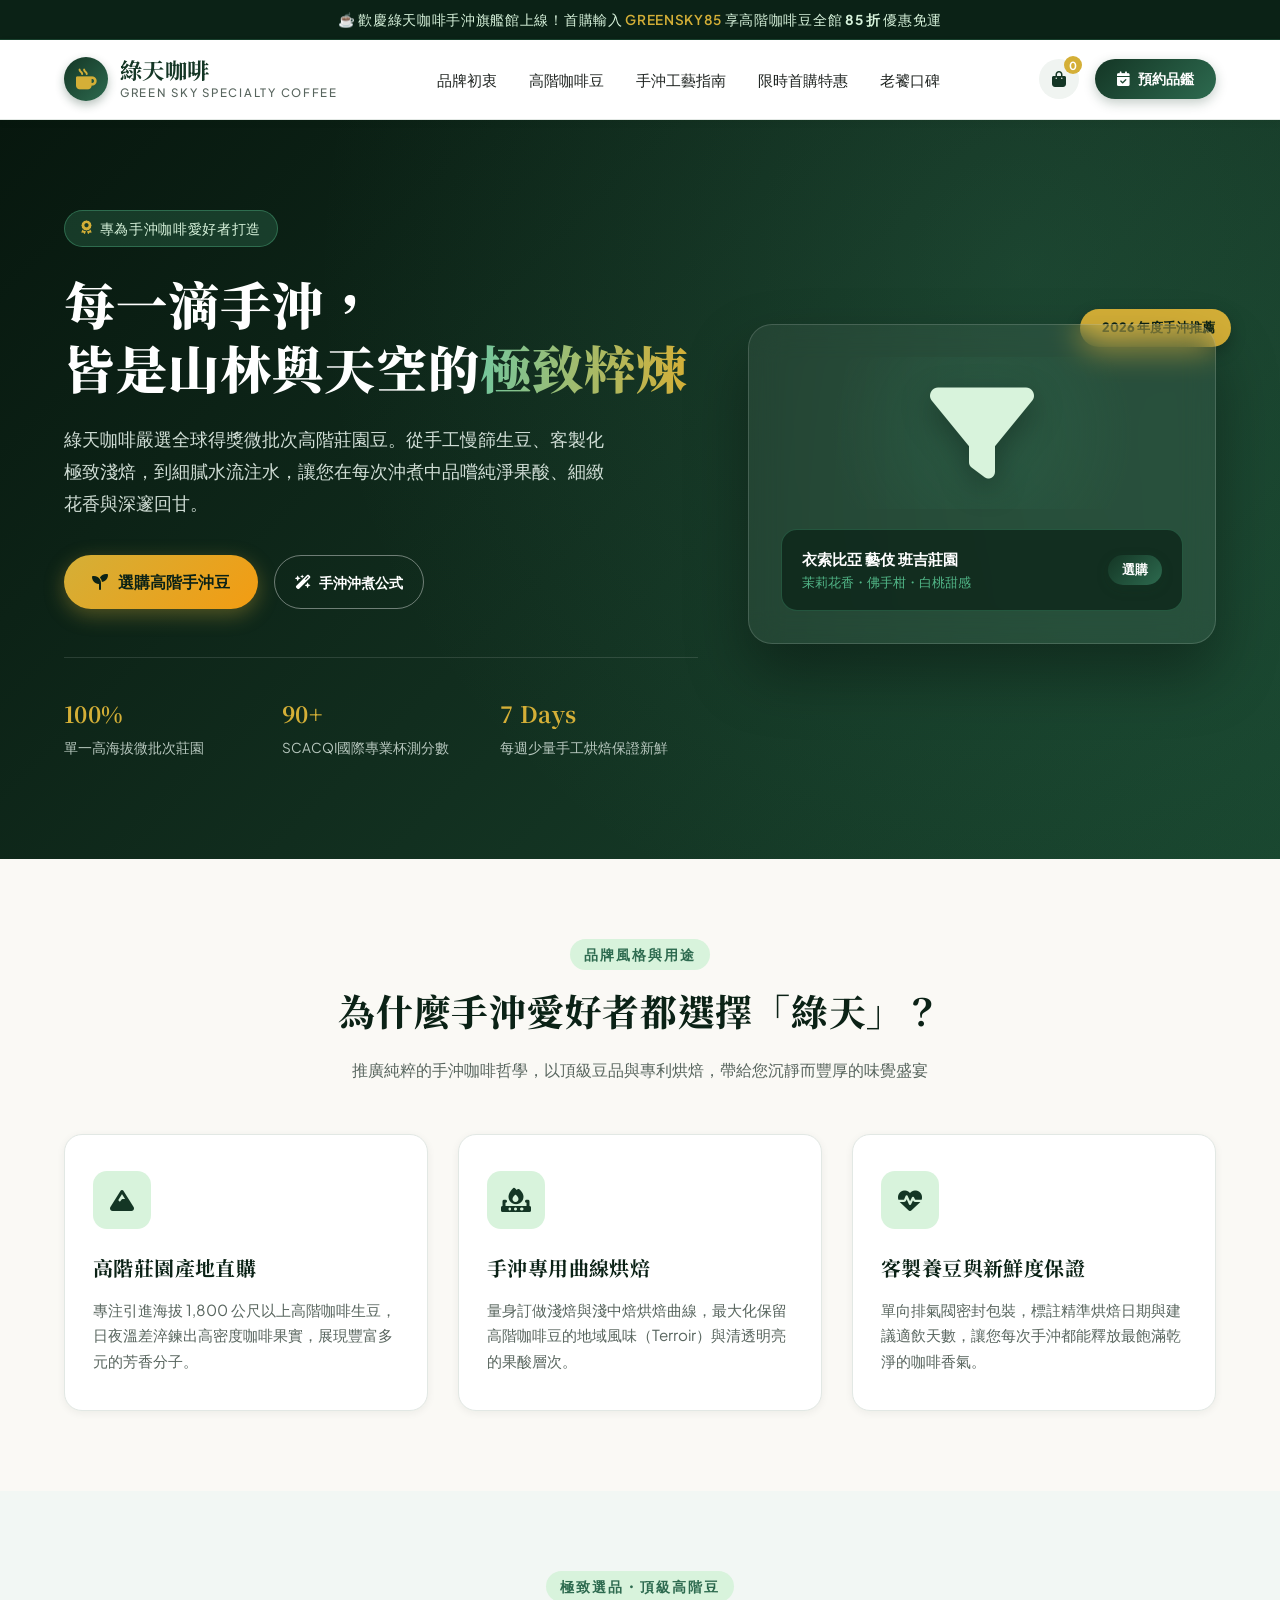
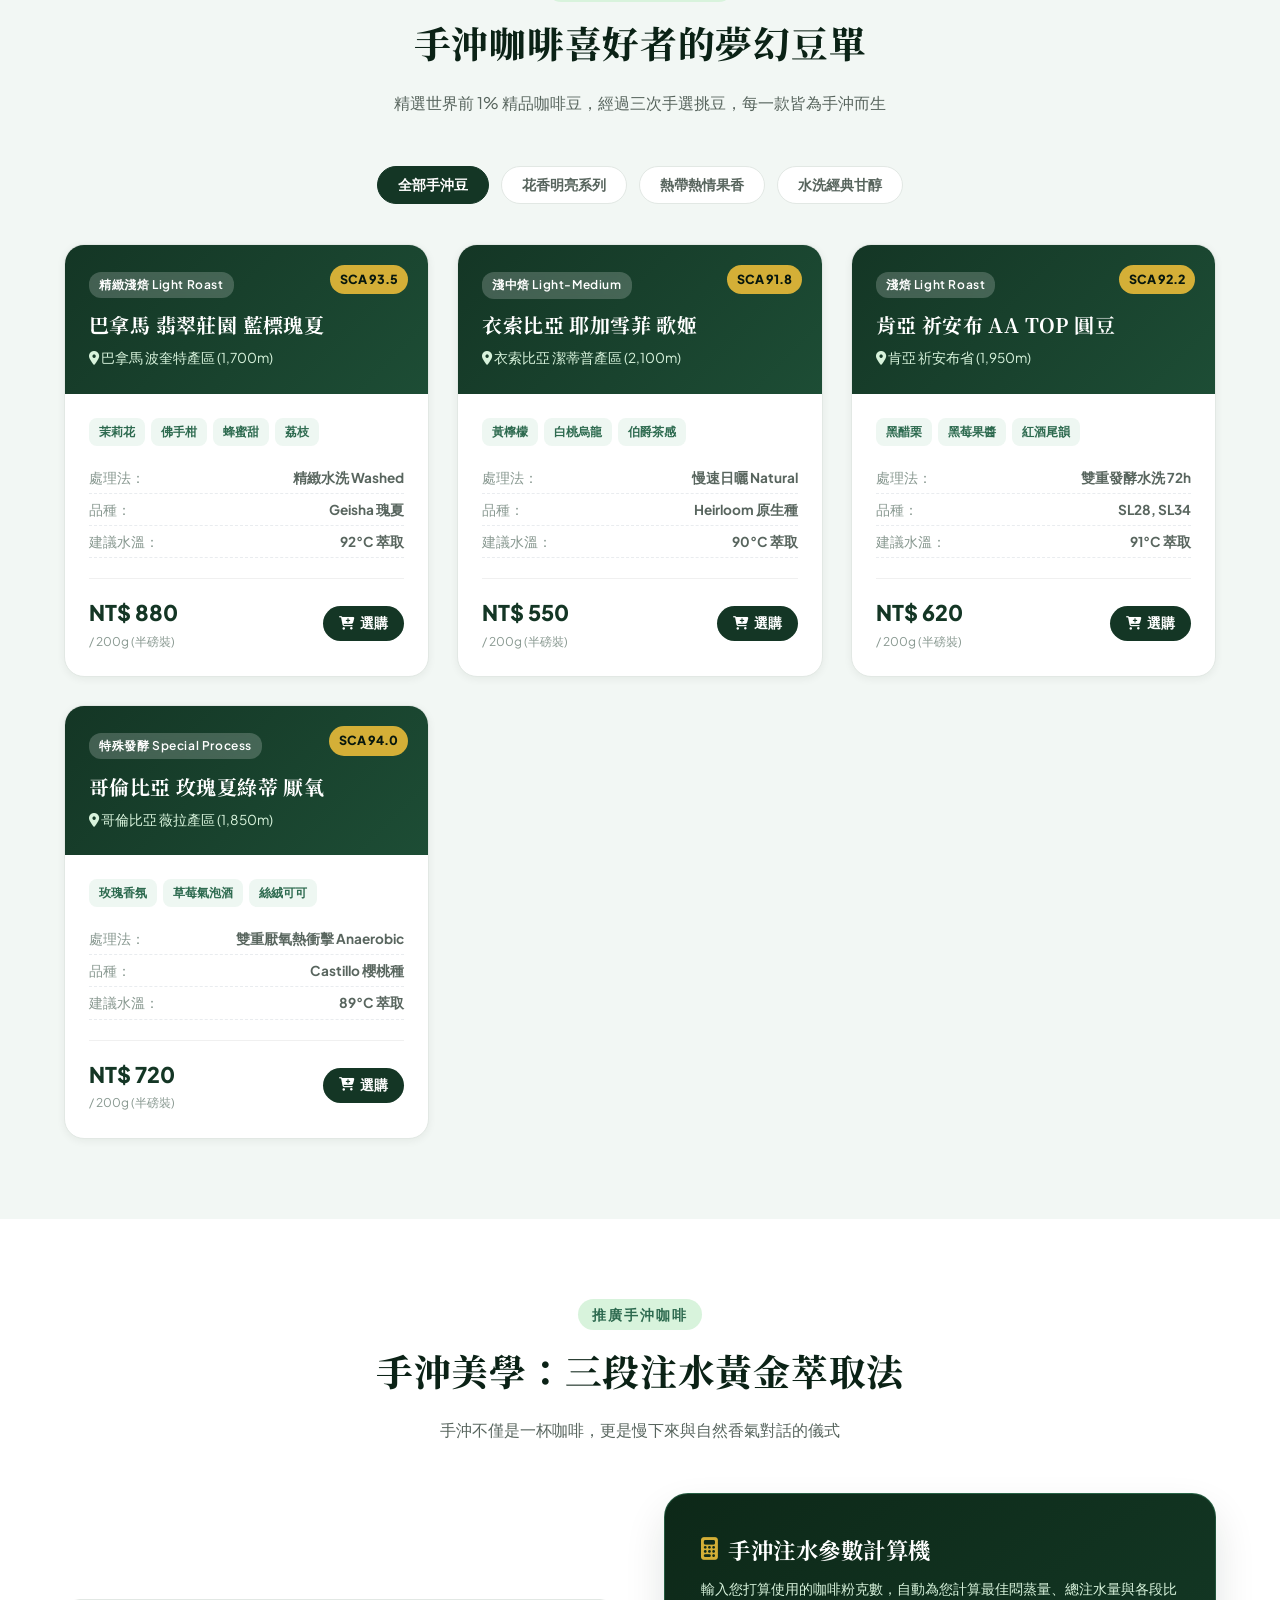
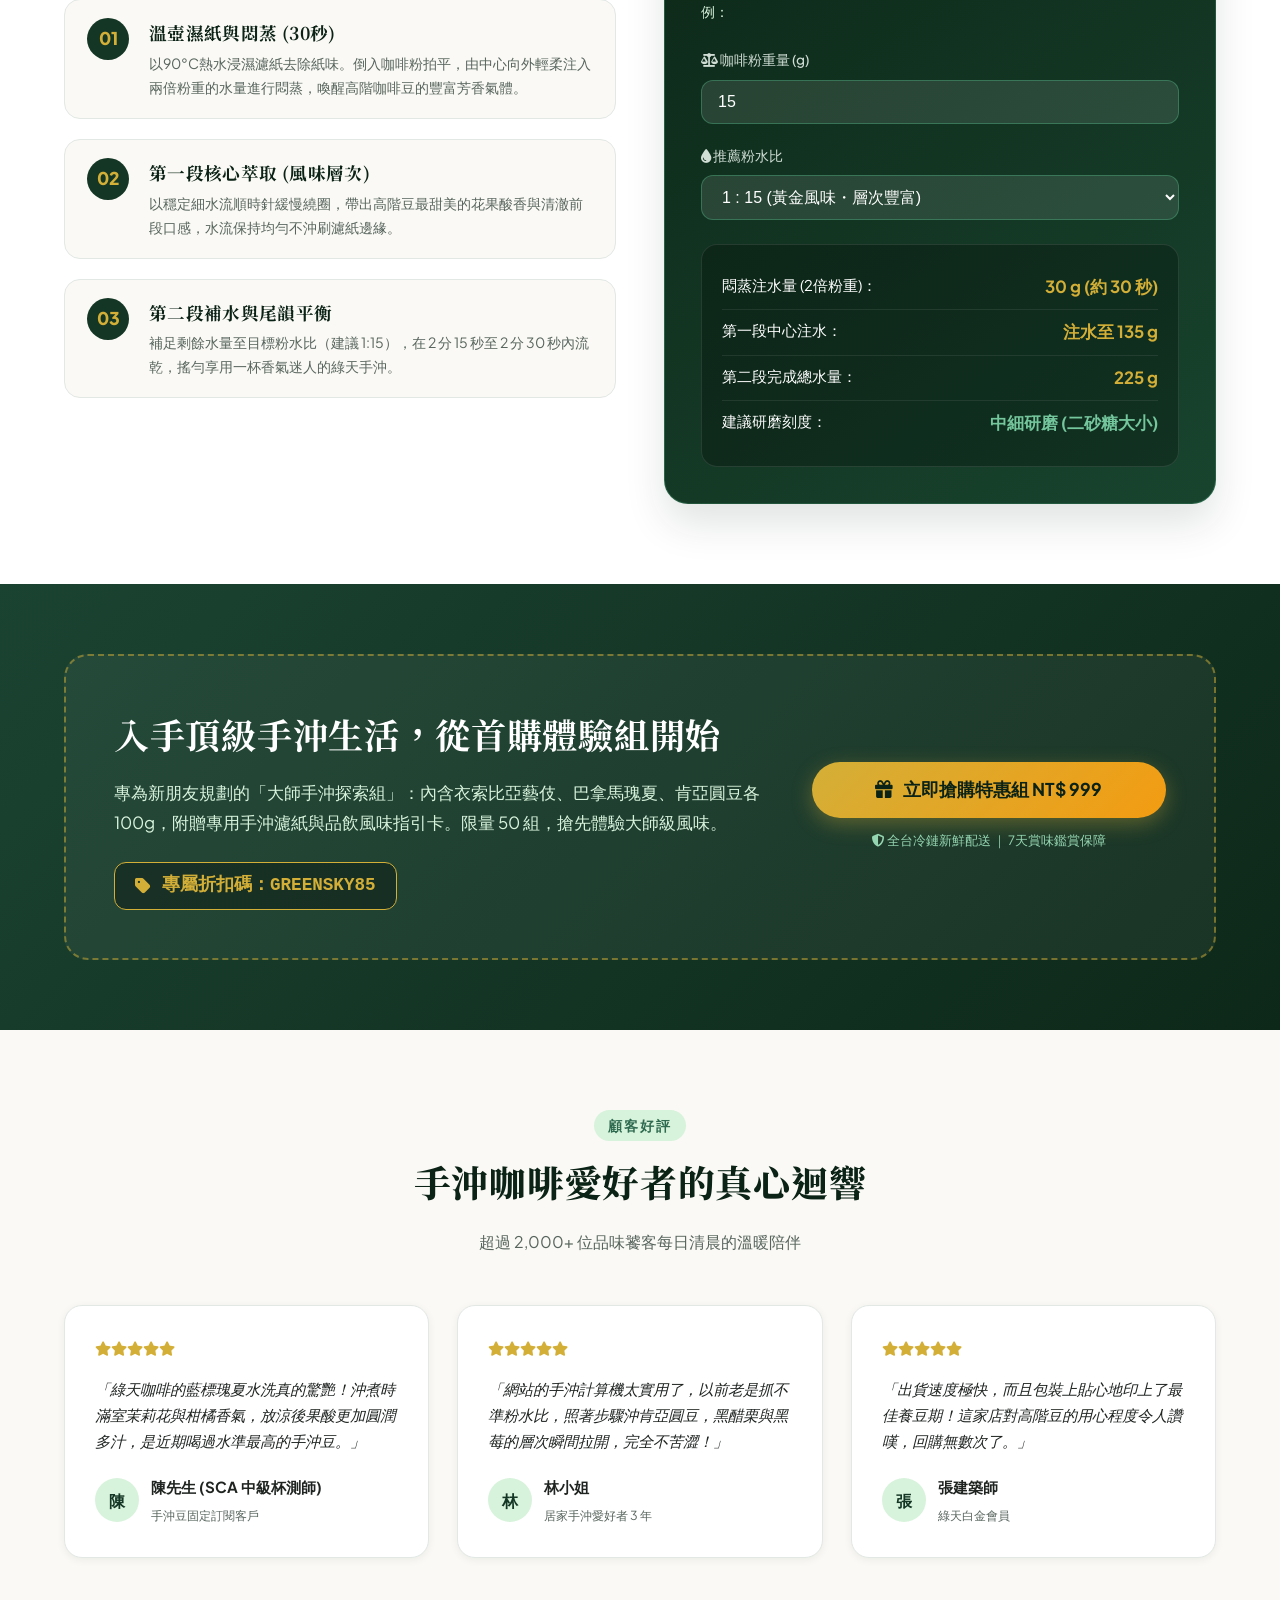
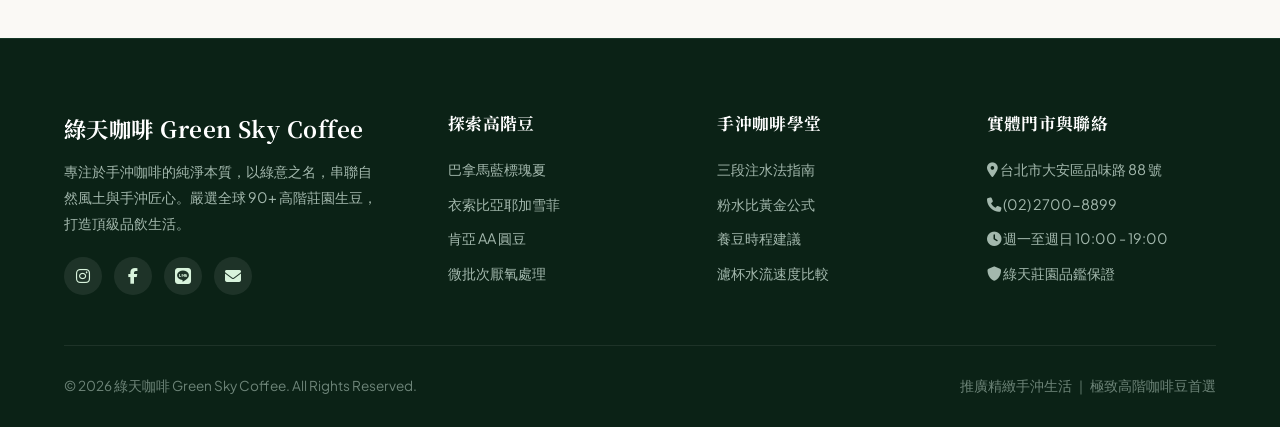
==== outline/index.html @ 1f61a387 "feat: create and update outline and outline3 index.html for Green Sky Coffee" ====
<!DOCTYPE html>
<html lang="zh-TW">
<head>
  <meta charset="UTF-8">
  <meta name="viewport" content="width=device-width, initial-scale=1.0">
  <title>綠天咖啡 Green Sky Coffee | 專注極致手沖・高階莊園咖啡豆</title>
  <!-- Google Fonts & Font Awesome Icons -->
  <link rel="preconnect" href="https://fonts.googleapis.com">
  <link rel="preconnect" href="https://fonts.gstatic.com" crossorigin>
  <link href="https://fonts.googleapis.com/css2?family=Noto+Serif+TC:wght@400;600;700;900&family=Plus+Jakarta+Sans:wght@300;400;500;600;700&display=swap" rel="stylesheet">
  <link rel="stylesheet" href="https://cdnjs.cloudflare.com/ajax/libs/font-awesome/6.4.0/css/all.min.css">

  <style>
    :root {
      --primary-dark: #0b2216;
      --primary-forest: #143625;
      --primary-green: #1b4332;
      --accent-green: #2d6a4f;
      --light-sage: #52b788;
      --soft-mint: #d8f3dc;
      --gold-accent: #d4af37;
      --gold-hover: #b8972b;
      --bg-cream: #faf9f5;
      --bg-white: #ffffff;
      --text-main: #1f2421;
      --text-muted: #58655e;
      --border-color: #e2e8e4;
      --shadow-sm: 0 2px 8px rgba(11, 34, 22, 0.06);
      --shadow-md: 0 10px 25px rgba(11, 34, 22, 0.08);
      --shadow-lg: 0 20px 40px rgba(11, 34, 22, 0.12);
      --transition: all 0.3s cubic-bezier(0.25, 0.8, 0.25, 1);
    }

    * {
      margin: 0;
      padding: 0;
      box-sizing: border-box;
    }

    html {
      scroll-behavior: smooth;
      font-size: 16px;
    }

    body {
      font-family: 'Plus Jakarta Sans', -apple-system, BlinkMacSystemFont, "Segoe UI", Roboto, "Helvetica Neue", sans-serif;
      background-color: var(--bg-cream);
      color: var(--text-main);
      line-height: 1.7;
    }

    h1, h2, h3, h4, .brand-font {
      font-family: 'Noto Serif TC', serif;
      letter-spacing: 0.02em;
    }

    a {
      text-decoration: none;
      color: inherit;
      transition: var(--transition);
    }

    button {
      cursor: pointer;
      font-family: inherit;
      border: none;
      outline: none;
      transition: var(--transition);
    }

    .container {
      width: 90%;
      max-width: 1200px;
      margin: 0 auto;
    }

    /* Top Announcement Bar */
    .top-bar {
      background: var(--primary-dark);
      color: var(--soft-mint);
      text-align: center;
      padding: 8px 16px;
      font-size: 0.85rem;
      letter-spacing: 0.05em;
      border-bottom: 1px solid rgba(82, 183, 136, 0.2);
    }

    .top-bar span {
      color: var(--gold-accent);
      font-weight: 600;
    }

    /* Navigation */
    header {
      background: rgba(255, 255, 255, 0.95);
      backdrop-filter: blur(10px);
      position: sticky;
      top: 0;
      z-index: 1000;
      border-bottom: 1px solid var(--border-color);
      box-shadow: var(--shadow-sm);
    }

    .nav-container {
      display: flex;
      justify-content: space-between;
      align-items: center;
      padding: 16px 0;
    }

    .logo {
      display: flex;
      align-items: center;
      gap: 12px;
    }

    .logo-badge {
      width: 44px;
      height: 44px;
      background: linear-gradient(135deg, var(--primary-forest), var(--accent-green));
      color: var(--gold-accent);
      border-radius: 50%;
      display: flex;
      align-items: center;
      justify-content: center;
      font-size: 1.3rem;
      box-shadow: 0 4px 10px rgba(20, 54, 37, 0.3);
    }

    .logo-text h1 {
      font-size: 1.4rem;
      font-weight: 700;
      color: var(--primary-forest);
      line-height: 1.2;
    }

    .logo-text span {
      font-size: 0.72rem;
      color: var(--text-muted);
      letter-spacing: 0.15em;
      text-transform: uppercase;
      font-weight: 500;
      display: block;
    }

    .nav-links {
      display: flex;
      gap: 32px;
      list-style: none;
      align-items: center;
    }

    .nav-links li a {
      color: var(--text-main);
      font-weight: 500;
      font-size: 0.95rem;
      position: relative;
    }

    .nav-links li a:hover {
      color: var(--primary-forest);
    }

    .nav-links li a::after {
      content: '';
      position: absolute;
      width: 0;
      height: 2px;
      bottom: -4px;
      left: 0;
      background: var(--light-sage);
      transition: var(--transition);
    }

    .nav-links li a:hover::after {
      width: 100%;
    }

    .nav-actions {
      display: flex;
      align-items: center;
      gap: 16px;
    }

    .btn-primary {
      background: linear-gradient(135deg, var(--primary-forest), var(--accent-green));
      color: #fff;
      padding: 10px 22px;
      border-radius: 30px;
      font-weight: 600;
      font-size: 0.9rem;
      display: inline-flex;
      align-items: center;
      gap: 8px;
      box-shadow: 0 4px 12px rgba(20, 54, 37, 0.25);
    }

    .btn-primary:hover {
      background: linear-gradient(135deg, var(--accent-green), var(--primary-forest));
      transform: translateY(-2px);
      box-shadow: 0 6px 16px rgba(20, 54, 37, 0.35);
      color: #fff;
    }

    .btn-outline {
      border: 1.5px solid var(--primary-forest);
      color: var(--primary-forest);
      padding: 9px 20px;
      border-radius: 30px;
      font-weight: 600;
      font-size: 0.9rem;
      background: transparent;
      display: inline-flex;
      align-items: center;
      gap: 8px;
    }

    .btn-outline:hover {
      background: var(--primary-forest);
      color: #fff;
    }

    .cart-indicator {
      position: relative;
      background: #f0f4f1;
      width: 40px;
      height: 40px;
      border-radius: 50%;
      display: flex;
      align-items: center;
      justify-content: center;
      color: var(--primary-forest);
      cursor: pointer;
      transition: var(--transition);
    }

    .cart-indicator:hover {
      background: var(--soft-mint);
    }

    .cart-badge {
      position: absolute;
      top: -3px;
      right: -3px;
      background: var(--gold-accent);
      color: #fff;
      font-size: 0.7rem;
      width: 18px;
      height: 18px;
      border-radius: 50%;
      display: flex;
      align-items: center;
      justify-content: center;
      font-weight: 700;
    }

    .mobile-menu-btn {
      display: none;
      font-size: 1.4rem;
      background: none;
      color: var(--primary-forest);
    }

    /* Hero Section */
    .hero {
      position: relative;
      background: linear-gradient(135deg, #07170e 0%, #112d1e 50%, #19462f 100%);
      color: #fff;
      padding: 90px 0 100px;
      overflow: hidden;
    }

    .hero::before {
      content: '';
      position: absolute;
      top: 0;
      left: 0;
      right: 0;
      bottom: 0;
      background: radial-gradient(circle at 80% 20%, rgba(82, 183, 136, 0.15) 0%, transparent 60%);
      pointer-events: none;
    }

    .hero-grid {
      display: grid;
      grid-template-columns: 1.15fr 0.85fr;
      align-items: center;
      gap: 50px;
      position: relative;
      z-index: 2;
    }

    .hero-tag {
      display: inline-flex;
      align-items: center;
      gap: 8px;
      background: rgba(82, 183, 136, 0.2);
      border: 1px solid rgba(82, 183, 136, 0.4);
      color: var(--soft-mint);
      padding: 6px 16px;
      border-radius: 20px;
      font-size: 0.85rem;
      font-weight: 500;
      margin-bottom: 24px;
      letter-spacing: 0.05em;
    }

    .hero-tag i {
      color: var(--gold-accent);
    }

    .hero-title {
      font-size: 3.2rem;
      font-weight: 900;
      line-height: 1.25;
      margin-bottom: 24px;
      color: #ffffff;
    }

    .hero-title span {
      background: linear-gradient(90deg, #74c69d, #d4af37);
      -webkit-background-clip: text;
      -webkit-text-fill-color: transparent;
    }

    .hero-desc {
      font-size: 1.12rem;
      color: #d1ded6;
      margin-bottom: 36px;
      max-width: 540px;
      line-height: 1.8;
    }

    .hero-buttons {
      display: flex;
      gap: 16px;
      flex-wrap: wrap;
    }

    .btn-gold {
      background: linear-gradient(135deg, var(--gold-accent), #f39c12);
      color: #0b2216;
      font-weight: 700;
      padding: 13px 28px;
      border-radius: 30px;
      font-size: 1rem;
      display: inline-flex;
      align-items: center;
      gap: 10px;
      box-shadow: 0 6px 20px rgba(212, 175, 55, 0.35);
    }

    .btn-gold:hover {
      transform: translateY(-2px);
      box-shadow: 0 8px 24px rgba(212, 175, 55, 0.5);
      color: #000;
    }

    .hero-highlights {
      display: grid;
      grid-template-columns: repeat(3, 1fr);
      gap: 20px;
      margin-top: 48px;
      padding-top: 36px;
      border-top: 1px solid rgba(255, 255, 255, 0.12);
    }

    .highlight-item h4 {
      font-size: 1.4rem;
      color: var(--gold-accent);
      margin-bottom: 4px;
    }

    .highlight-item p {
      font-size: 0.85rem;
      color: #b7c7be;
    }

    /* Hero Visual Card */
    .hero-visual {
      position: relative;
    }

    .hero-card {
      background: rgba(255, 255, 255, 0.06);
      backdrop-filter: blur(16px);
      border: 1px solid rgba(255, 255, 255, 0.15);
      border-radius: 24px;
      padding: 32px;
      box-shadow: 0 30px 60px rgba(0, 0, 0, 0.35);
      position: relative;
    }

    .dripper-illustration {
      text-align: center;
      padding: 24px;
      background: radial-gradient(circle, rgba(45, 106, 79, 0.4) 0%, transparent 70%);
      border-radius: 20px;
      margin-bottom: 20px;
    }

    .dripper-illustration i {
      font-size: 6.5rem;
      color: var(--soft-mint);
      filter: drop-shadow(0 10px 15px rgba(0,0,0,0.3));
    }

    .hero-card-meta {
      display: flex;
      justify-content: space-between;
      align-items: center;
      background: rgba(11, 34, 22, 0.7);
      padding: 16px 20px;
      border-radius: 16px;
      border: 1px solid rgba(82, 183, 136, 0.3);
    }

    .hero-card-meta .title {
      font-size: 0.95rem;
      font-weight: 600;
      color: #fff;
    }

    .hero-card-meta .sub {
      font-size: 0.8rem;
      color: var(--light-sage);
    }

    .floating-badge {
      position: absolute;
      top: -15px;
      right: -15px;
      background: var(--gold-accent);
      color: #0b2216;
      font-weight: 800;
      padding: 8px 16px;
      border-radius: 30px;
      font-size: 0.8rem;
      box-shadow: 0 6px 15px rgba(0,0,0,0.25);
      display: flex;
      align-items: center;
      gap: 6px;
    }

    /* Section Global Styles */
    section {
      padding: 80px 0;
    }

    .section-header {
      text-align: center;
      max-width: 650px;
      margin: 0 auto 50px;
    }

    .section-tag {
      display: inline-block;
      color: var(--accent-green);
      font-size: 0.85rem;
      font-weight: 700;
      letter-spacing: 0.15em;
      text-transform: uppercase;
      margin-bottom: 10px;
      background: var(--soft-mint);
      padding: 4px 14px;
      border-radius: 20px;
    }

    .section-title {
      font-size: 2.3rem;
      font-weight: 800;
      color: var(--primary-dark);
      margin-bottom: 14px;
    }

    .section-sub {
      color: var(--text-muted);
      font-size: 1rem;
    }

    /* Features Grid (品牌特點 / 用途) */
    .features-grid {
      display: grid;
      grid-template-columns: repeat(3, 1fr);
      gap: 30px;
    }

    .feature-card {
      background: var(--bg-white);
      border: 1px solid var(--border-color);
      border-radius: 18px;
      padding: 36px 28px;
      box-shadow: var(--shadow-sm);
      transition: var(--transition);
      position: relative;
    }

    .feature-card:hover {
      transform: translateY(-6px);
      box-shadow: var(--shadow-md);
      border-color: var(--light-sage);
    }

    .feature-icon-wrap {
      width: 58px;
      height: 58px;
      border-radius: 14px;
      background: var(--soft-mint);
      color: var(--primary-forest);
      display: flex;
      align-items: center;
      justify-content: center;
      font-size: 1.5rem;
      margin-bottom: 22px;
    }

    .feature-card h3 {
      font-size: 1.25rem;
      font-weight: 700;
      color: var(--primary-dark);
      margin-bottom: 12px;
    }

    .feature-card p {
      color: var(--text-muted);
      font-size: 0.95rem;
      line-height: 1.7;
    }

    /* Specialty Coffee Beans (高階咖啡豆商品區) */
    .beans-section {
      background: #f2f7f4;
    }

    .bean-filters {
      display: flex;
      justify-content: center;
      gap: 12px;
      margin-bottom: 40px;
      flex-wrap: wrap;
    }

    .filter-btn {
      padding: 8px 20px;
      background: #fff;
      border: 1px solid var(--border-color);
      border-radius: 25px;
      font-size: 0.9rem;
      font-weight: 600;
      color: var(--text-muted);
    }

    .filter-btn.active, .filter-btn:hover {
      background: var(--primary-forest);
      color: #fff;
      border-color: var(--primary-forest);
    }

    .beans-grid {
      display: grid;
      grid-template-columns: repeat(auto-fit, minmax(270px, 1fr));
      gap: 28px;
    }

    .bean-card {
      background: var(--bg-white);
      border-radius: 20px;
      overflow: hidden;
      border: 1px solid var(--border-color);
      box-shadow: var(--shadow-sm);
      transition: var(--transition);
      display: flex;
      flex-direction: column;
    }

    .bean-card:hover {
      transform: translateY(-8px);
      box-shadow: var(--shadow-lg);
    }

    .bean-card-header {
      background: linear-gradient(135deg, var(--primary-forest), #1d4d35);
      color: #fff;
      padding: 24px;
      position: relative;
    }

    .roast-badge {
      display: inline-block;
      background: rgba(255, 255, 255, 0.2);
      backdrop-filter: blur(5px);
      padding: 3px 10px;
      border-radius: 12px;
      font-size: 0.75rem;
      font-weight: 600;
      letter-spacing: 0.05em;
      margin-bottom: 10px;
    }

    .score-badge {
      position: absolute;
      top: 20px;
      right: 20px;
      background: var(--gold-accent);
      color: #07170e;
      font-weight: 800;
      font-size: 0.78rem;
      padding: 4px 10px;
      border-radius: 20px;
    }

    .bean-card-header h3 {
      font-size: 1.25rem;
      font-weight: 700;
      margin-bottom: 4px;
    }

    .bean-card-header .origin {
      font-size: 0.85rem;
      color: var(--soft-mint);
    }

    .bean-card-body {
      padding: 24px;
      display: flex;
      flex-direction: column;
      flex-grow: 1;
    }

    .flavor-tags {
      display: flex;
      flex-wrap: wrap;
      gap: 6px;
      margin-bottom: 16px;
    }

    .flavor-tag {
      background: #eef7f2;
      color: var(--accent-green);
      font-size: 0.75rem;
      padding: 4px 10px;
      border-radius: 8px;
      font-weight: 600;
    }

    .bean-specs {
      font-size: 0.85rem;
      color: var(--text-muted);
      margin-bottom: 20px;
      line-height: 1.7;
    }

    .bean-specs li {
      list-style: none;
      display: flex;
      justify-content: space-between;
      border-bottom: 1px dashed #e9ecef;
      padding: 4px 0;
    }

    .bean-specs li span:first-child {
      color: #889890;
    }

    .bean-card-footer {
      margin-top: auto;
      display: flex;
      align-items: center;
      justify-content: space-between;
      padding-top: 16px;
      border-top: 1px solid #f0f0f0;
    }

    .price-wrap .price {
      font-size: 1.35rem;
      font-weight: 800;
      color: var(--primary-forest);
      font-family: 'Plus Jakarta Sans', sans-serif;
    }

    .price-wrap .weight {
      font-size: 0.75rem;
      color: #889890;
    }

    .btn-cart {
      background: var(--primary-forest);
      color: #fff;
      padding: 8px 16px;
      border-radius: 20px;
      font-size: 0.85rem;
      font-weight: 600;
      display: inline-flex;
      align-items: center;
      gap: 6px;
    }

    .btn-cart:hover {
      background: var(--light-sage);
      color: var(--primary-dark);
    }

    /* Hand Drip Pour-Over Brewing Craft & Calculator */
    .brewing-section {
      background: #fff;
    }

    .brewing-grid {
      display: grid;
      grid-template-columns: 1fr 1fr;
      gap: 48px;
      align-items: center;
    }

    .steps-list {
      list-style: none;
      display: flex;
      flex-direction: column;
      gap: 20px;
    }

    .step-item {
      display: flex;
      gap: 20px;
      background: var(--bg-cream);
      padding: 18px 22px;
      border-radius: 16px;
      border: 1px solid var(--border-color);
      transition: var(--transition);
    }

    .step-item:hover {
      border-color: var(--light-sage);
      transform: translateX(4px);
    }

    .step-num {
      width: 42px;
      height: 42px;
      border-radius: 50%;
      background: var(--primary-forest);
      color: var(--gold-accent);
      display: flex;
      align-items: center;
      justify-content: center;
      font-weight: 800;
      font-size: 1.1rem;
      flex-shrink: 0;
    }

    .step-content h4 {
      font-size: 1.1rem;
      color: var(--primary-dark);
      margin-bottom: 4px;
    }

    .step-content p {
      font-size: 0.88rem;
      color: var(--text-muted);
    }

    /* Interactive Brew Calculator Card */
    .calculator-card {
      background: linear-gradient(145deg, #0d2818, #18442e);
      color: #fff;
      padding: 36px;
      border-radius: 24px;
      box-shadow: var(--shadow-lg);
      border: 1px solid rgba(82, 183, 136, 0.3);
    }

    .calc-title {
      font-size: 1.4rem;
      margin-bottom: 8px;
      color: #fff;
      display: flex;
      align-items: center;
      gap: 10px;
    }

    .calc-title i {
      color: var(--gold-accent);
    }

    .calc-desc {
      font-size: 0.88rem;
      color: var(--soft-mint);
      margin-bottom: 24px;
    }

    .calc-form-group {
      margin-bottom: 20px;
    }

    .calc-form-group label {
      display: block;
      font-size: 0.85rem;
      color: #d1ded6;
      margin-bottom: 8px;
      font-weight: 500;
    }

    .calc-input-wrap {
      display: flex;
      gap: 12px;
    }

    .calc-select, .calc-input {
      width: 100%;
      padding: 12px 16px;
      border-radius: 12px;
      background: rgba(255, 255, 255, 0.1);
      border: 1px solid rgba(82, 183, 136, 0.4);
      color: #fff;
      font-size: 1rem;
      outline: none;
    }

    .calc-select option {
      background: var(--primary-forest);
      color: #fff;
    }

    .calc-results {
      background: rgba(0, 0, 0, 0.25);
      border-radius: 16px;
      padding: 20px;
      margin-top: 24px;
      border: 1px solid rgba(255, 255, 255, 0.1);
    }

    .result-row {
      display: flex;
      justify-content: space-between;
      padding: 8px 0;
      border-bottom: 1px solid rgba(255, 255, 255, 0.08);
      font-size: 0.92rem;
    }

    .result-row:last-child {
      border-bottom: none;
    }

    .result-val {
      font-weight: 700;
      color: var(--gold-accent);
      font-size: 1.05rem;
    }

    /* Promotional CTA Banner (吸引客戶消費咖啡) */
    .promo-section {
      background: linear-gradient(135deg, #1b4332 0%, #0d2818 100%);
      color: #fff;
      padding: 70px 0;
      position: relative;
      overflow: hidden;
    }

    .promo-box {
      background: rgba(255, 255, 255, 0.05);
      border: 2px dashed rgba(212, 175, 55, 0.5);
      border-radius: 24px;
      padding: 48px;
      display: grid;
      grid-template-columns: 1.3fr 0.7fr;
      align-items: center;
      gap: 40px;
    }

    .promo-content h3 {
      font-size: 2.2rem;
      color: #fff;
      margin-bottom: 14px;
    }

    .promo-content p {
      color: #d8f3dc;
      font-size: 1.05rem;
      margin-bottom: 24px;
      line-height: 1.8;
    }

    .promo-code-badge {
      display: inline-flex;
      align-items: center;
      gap: 12px;
      background: rgba(0, 0, 0, 0.3);
      padding: 8px 20px;
      border-radius: 12px;
      border: 1px solid var(--gold-accent);
      font-family: monospace;
      font-size: 1.1rem;
      color: var(--gold-accent);
      font-weight: 700;
    }

    .promo-action {
      text-align: center;
    }

    .promo-action .btn-gold {
      width: 100%;
      justify-content: center;
      font-size: 1.1rem;
      padding: 16px;
    }

    .guarantee-note {
      font-size: 0.8rem;
      color: #95d5b2;
      margin-top: 12px;
    }

    /* Testimonials (手沖愛好者口碑推薦) */
    .reviews-section {
      background: var(--bg-cream);
    }

    .reviews-grid {
      display: grid;
      grid-template-columns: repeat(3, 1fr);
      gap: 28px;
    }

    .review-card {
      background: #fff;
      border: 1px solid var(--border-color);
      border-radius: 18px;
      padding: 30px;
      box-shadow: var(--shadow-sm);
    }

    .review-stars {
      color: var(--gold-accent);
      margin-bottom: 16px;
      font-size: 0.9rem;
    }

    .review-text {
      color: var(--text-main);
      font-size: 0.95rem;
      line-height: 1.7;
      margin-bottom: 20px;
      font-style: italic;
    }

    .reviewer {
      display: flex;
      align-items: center;
      gap: 12px;
    }

    .reviewer-avatar {
      width: 44px;
      height: 44px;
      border-radius: 50%;
      background: var(--soft-mint);
      color: var(--primary-forest);
      display: flex;
      align-items: center;
      justify-content: center;
      font-weight: 700;
    }

    .reviewer-info h5 {
      font-size: 0.95rem;
      font-weight: 700;
    }

    .reviewer-info span {
      font-size: 0.78rem;
      color: var(--text-muted);
    }

    /* Quick Order / Reservation Modal */
    .modal-overlay {
      position: fixed;
      top: 0;
      left: 0;
      right: 0;
      bottom: 0;
      background: rgba(0, 0, 0, 0.65);
      backdrop-filter: blur(4px);
      display: none;
      align-items: center;
      justify-content: center;
      z-index: 2000;
      padding: 20px;
    }

    .modal-overlay.active {
      display: flex;
    }

    .modal-card {
      background: #fff;
      width: 100%;
      max-width: 520px;
      border-radius: 20px;
      padding: 32px;
      box-shadow: var(--shadow-lg);
      position: relative;
      animation: modalFadeIn 0.3s ease;
    }

    @keyframes modalFadeIn {
      from { opacity: 0; transform: translateY(20px); }
      to { opacity: 1; transform: translateY(0); }
    }

    .modal-close {
      position: absolute;
      top: 20px;
      right: 20px;
      background: none;
      font-size: 1.3rem;
      color: var(--text-muted);
    }

    .modal-close:hover {
      color: var(--primary-dark);
    }

    .modal-header h3 {
      font-size: 1.4rem;
      color: var(--primary-dark);
      margin-bottom: 6px;
    }

    .modal-header p {
      font-size: 0.88rem;
      color: var(--text-muted);
      margin-bottom: 24px;
    }

    .form-group {
      margin-bottom: 16px;
    }

    .form-group label {
      display: block;
      font-size: 0.85rem;
      font-weight: 600;
      margin-bottom: 6px;
      color: var(--primary-forest);
    }

    .form-control {
      width: 100%;
      padding: 10px 14px;
      border-radius: 10px;
      border: 1px solid var(--border-color);
      font-size: 0.95rem;
      font-family: inherit;
    }

    .form-control:focus {
      outline: none;
      border-color: var(--light-sage);
      box-shadow: 0 0 0 3px rgba(82, 183, 136, 0.15);
    }

    /* Toast Notification */
    .toast {
      position: fixed;
      bottom: 30px;
      right: 30px;
      background: var(--primary-forest);
      color: #fff;
      padding: 14px 24px;
      border-radius: 12px;
      box-shadow: var(--shadow-lg);
      display: flex;
      align-items: center;
      gap: 12px;
      z-index: 3000;
      transform: translateY(100px);
      opacity: 0;
      transition: all 0.3s cubic-bezier(0.25, 0.8, 0.25, 1);
      border-left: 5px solid var(--gold-accent);
    }

    .toast.show {
      transform: translateY(0);
      opacity: 1;
    }

    /* Footer */
    footer {
      background: var(--primary-dark);
      color: #a3b8ad;
      padding: 70px 0 30px;
      border-top: 1px solid rgba(82, 183, 136, 0.15);
    }

    .footer-grid {
      display: grid;
      grid-template-columns: 1.5fr 1fr 1fr 1fr;
      gap: 40px;
      margin-bottom: 50px;
    }

    .footer-brand h2 {
      color: #fff;
      font-size: 1.4rem;
      margin-bottom: 12px;
    }

    .footer-brand p {
      font-size: 0.9rem;
      line-height: 1.8;
      margin-bottom: 20px;
      max-width: 320px;
    }

    .social-links {
      display: flex;
      gap: 12px;
    }

    .social-btn {
      width: 38px;
      height: 38px;
      border-radius: 50%;
      background: rgba(255, 255, 255, 0.08);
      color: var(--soft-mint);
      display: flex;
      align-items: center;
      justify-content: center;
      transition: var(--transition);
    }

    .social-btn:hover {
      background: var(--light-sage);
      color: var(--primary-dark);
    }

    .footer-col h4 {
      color: #fff;
      font-size: 1.05rem;
      margin-bottom: 20px;
    }

    .footer-links {
      list-style: none;
      display: flex;
      flex-direction: column;
      gap: 10px;
      font-size: 0.9rem;
    }

    .footer-links li a:hover {
      color: var(--soft-mint);
      padding-left: 4px;
    }

    .footer-bottom {
      border-top: 1px solid rgba(255, 255, 255, 0.08);
      padding-top: 28px;
      text-align: center;
      font-size: 0.85rem;
      color: #6d8478;
      display: flex;
      justify-content: space-between;
      flex-wrap: wrap;
      gap: 16px;
    }

    /* Responsive */
    @media (max-width: 992px) {
      .hero-grid, .brewing-grid, .promo-box {
        grid-template-columns: 1fr;
      }
      .features-grid, .reviews-grid {
        grid-template-columns: repeat(2, 1fr);
      }
      .footer-grid {
        grid-template-columns: repeat(2, 1fr);
      }
      .hero-title {
        font-size: 2.5rem;
      }
    }

    @media (max-width: 768px) {
      .nav-links {
        display: none;
      }
      .mobile-menu-btn {
        display: block;
      }
      .features-grid, .reviews-grid {
        grid-template-columns: 1fr;
      }
      .footer-grid {
        grid-template-columns: 1fr;
      }
      .hero-title {
        font-size: 2.1rem;
      }
      .hero-highlights {
        grid-template-columns: 1fr;
        gap: 16px;
      }
      .promo-box {
        padding: 28px;
      }
    }
  </style>
</head>
<body>

  <!-- Top Announcement -->
  <div class="top-bar">
    ☕ 歡慶綠天咖啡手沖旗艦館上線！首購輸入 <span>GREENSKY85</span> 享高階咖啡豆全館 <strong>85 折</strong> 優惠免運
  </div>

  <!-- Header & Navigation -->
  <header>
    <div class="container nav-container">
      <a href="#" class="logo">
        <div class="logo-badge">
          <i class="fa-solid fa-mug-hot"></i>
        </div>
        <div class="logo-text">
          <h1>綠天咖啡</h1>
          <span>GREEN SKY SPECIALTY COFFEE</span>
        </div>
      </a>

      <ul class="nav-links">
        <li><a href="#about">品牌初衷</a></li>
        <li><a href="#beans">高階咖啡豆</a></li>
        <li><a href="#brewing">手沖工藝指南</a></li>
        <li><a href="#promo">限時首購特惠</a></li>
        <li><a href="#reviews">老饕口碑</a></li>
      </ul>

      <div class="nav-actions">
        <div class="cart-indicator" onclick="openOrderModal('手沖咖啡選購車')">
          <i class="fa-solid fa-bag-shopping"></i>
          <span class="cart-badge" id="cartCount">0</span>
        </div>
        <button class="btn-primary" onclick="openOrderModal('預約專屬手沖品鑑')">
          <i class="fa-solid fa-calendar-check"></i> 預約品鑑
        </button>
        <button class="mobile-menu-btn" onclick="toggleMobileMenu()">
          <i class="fa-solid fa-bars"></i>
        </button>
      </div>
    </div>
  </header>

  <!-- Hero Section -->
  <section class="hero">
    <div class="container hero-grid">
      <div class="hero-text">
        <div class="hero-tag">
          <i class="fa-solid fa-award"></i> 專為手沖咖啡愛好者打造
        </div>
        <h2 class="hero-title">
          每一滴手沖，<br>
          皆是山林與天空的<span>極致粹煉</span>
        </h2>
        <p class="hero-desc">
          綠天咖啡嚴選全球得獎微批次高階莊園豆。從手工慢篩生豆、客製化極致淺焙，到細膩水流注水，讓您在每次沖煮中品嚐純淨果酸、細緻花香與深邃回甘。
        </p>
        <div class="hero-buttons">
          <a href="#beans" class="btn-gold">
            <i class="fa-solid fa-seedling"></i> 選購高階手沖豆
          </a>
          <a href="#brewing" class="btn-outline" style="color: #fff; border-color: rgba(255,255,255,0.4);">
            <i class="fa-solid fa-wand-magic-sparkles"></i> 手沖沖煮公式
          </a>
        </div>

        <div class="hero-highlights">
          <div class="highlight-item">
            <h4>100%</h4>
            <p>單一高海拔微批次莊園</p>
          </div>
          <div class="highlight-item">
            <h4>90+</h4>
            <p>SCACQI國際專業杯測分數</p>
          </div>
          <div class="highlight-item">
            <h4>7 Days</h4>
            <p>每週少量手工烘焙保證新鮮</p>
          </div>
        </div>
      </div>

      <div class="hero-visual">
        <div class="floating-badge">
          <i class="fa-solid fa-sparkles"></i> 2026 年度手沖推薦
        </div>
        <div class="hero-card">
          <div class="dripper-illustration">
            <i class="fa-solid fa-filter"></i>
          </div>
          <div class="hero-card-meta">
            <div>
              <div class="title">衣索比亞 藝伎 班吉莊園</div>
              <div class="sub">茉莉花香・佛手柑・白桃甜感</div>
            </div>
            <button class="btn-primary" style="padding: 6px 14px; font-size: 0.8rem;" onclick="addToCart('衣索比亞 藝伎 班吉莊園')">
              選購
            </button>
          </div>
        </div>
      </div>
    </div>
  </section>

  <!-- About / Brand Style & Purpose Section -->
  <section id="about">
    <div class="container">
      <div class="section-header">
        <span class="section-tag">品牌風格與用途</span>
        <h2 class="section-title">為什麼手沖愛好者都選擇「綠天」？</h2>
        <p class="section-sub">推廣純粹的手沖咖啡哲學，以頂級豆品與專利烘焙，帶給您沉靜而豐厚的味覺盛宴</p>
      </div>

      <div class="features-grid">
        <div class="feature-card">
          <div class="feature-icon-wrap">
            <i class="fa-solid fa-mountain"></i>
          </div>
          <h3>高階莊園產地直購</h3>
          <p>專注引進海拔 1,800 公尺以上高階咖啡生豆，日夜溫差淬鍊出高密度咖啡果實，展現豐富多元的芳香分子。</p>
        </div>

        <div class="feature-card">
          <div class="feature-icon-wrap">
            <i class="fa-solid fa-fire-burner"></i>
          </div>
          <h3>手沖專用曲線烘焙</h3>
          <p>量身訂做淺焙與淺中焙烘焙曲線，最大化保留高階咖啡豆的地域風味（Terroir）與清透明亮的果酸層次。</p>
        </div>

        <div class="feature-card">
          <div class="feature-icon-wrap">
            <i class="fa-solid fa-heart-pulse"></i>
          </div>
          <h3>客製養豆與新鮮度保證</h3>
          <p>單向排氣閥密封包裝，標註精準烘焙日期與建議適飲天數，讓您每次手沖都能釋放最飽滿乾淨的咖啡香氣。</p>
        </div>
      </div>
    </div>
  </section>

  <!-- Beans Section (吸引客戶消費咖啡 / 產品展示) -->
  <section class="beans-section" id="beans">
    <div class="container">
      <div class="section-header">
        <span class="section-tag">極致選品・頂級高階豆</span>
        <h2 class="section-title">手沖咖啡喜好者的夢幻豆單</h2>
        <p class="section-sub">精選世界前 1% 精品咖啡豆，經過三次手選挑豆，每一款皆為手沖而生</p>
      </div>

      <div class="bean-filters">
        <button class="filter-btn active">全部手沖豆</button>
        <button class="filter-btn">花香明亮系列</button>
        <button class="filter-btn">熱帶熱情果香</button>
        <button class="filter-btn">水洗經典甘醇</button>
      </div>

      <div class="beans-grid">
        <!-- Bean Card 1 -->
        <div class="bean-card">
          <div class="bean-card-header">
            <span class="roast-badge">精緻淺焙 Light Roast</span>
            <span class="score-badge">SCA 93.5</span>
            <h3>巴拿馬 翡翠莊園 藍標瑰夏</h3>
            <div class="origin"><i class="fa-solid fa-location-dot"></i> 巴拿馬 波奎特產區 (1,700m)</div>
          </div>
          <div class="bean-card-body">
            <div class="flavor-tags">
              <span class="flavor-tag">茉莉花</span>
              <span class="flavor-tag">佛手柑</span>
              <span class="flavor-tag">蜂蜜甜</span>
              <span class="flavor-tag">荔枝</span>
            </div>
            <ul class="bean-specs">
              <li><span>處理法：</span><strong>精緻水洗 Washed</strong></li>
              <li><span>品種：</span><strong>Geisha 瑰夏</strong></li>
              <li><span>建議水溫：</span><strong>92°C 萃取</strong></li>
            </ul>
            <div class="bean-card-footer">
              <div class="price-wrap">
                <div class="price">NT$ 880</div>
                <div class="weight">/ 200g (半磅裝)</div>
              </div>
              <button class="btn-cart" onclick="addToCart('巴拿馬 翡翠莊園 藍標瑰夏')">
                <i class="fa-solid fa-cart-plus"></i> 選購
              </button>
            </div>
          </div>
        </div>

        <!-- Bean Card 2 -->
        <div class="bean-card">
          <div class="bean-card-header">
            <span class="roast-badge">淺中焙 Light-Medium</span>
            <span class="score-badge">SCA 91.8</span>
            <h3>衣索比亞 耶加雪菲 歌姬</h3>
            <div class="origin"><i class="fa-solid fa-location-dot"></i> 衣索比亞 潔蒂普產區 (2,100m)</div>
          </div>
          <div class="bean-card-body">
            <div class="flavor-tags">
              <span class="flavor-tag">黃檸檬</span>
              <span class="flavor-tag">白桃烏龍</span>
              <span class="flavor-tag">伯爵茶感</span>
            </div>
            <ul class="bean-specs">
              <li><span>處理法：</span><strong>慢速日曬 Natural</strong></li>
              <li><span>品種：</span><strong>Heirloom 原生種</strong></li>
              <li><span>建議水溫：</span><strong>90°C 萃取</strong></li>
            </ul>
            <div class="bean-card-footer">
              <div class="price-wrap">
                <div class="price">NT$ 550</div>
                <div class="weight">/ 200g (半磅裝)</div>
              </div>
              <button class="btn-cart" onclick="addToCart('衣索比亞 耶加雪菲 歌姬')">
                <i class="fa-solid fa-cart-plus"></i> 選購
              </button>
            </div>
          </div>
        </div>

        <!-- Bean Card 3 -->
        <div class="bean-card">
          <div class="bean-card-header">
            <span class="roast-badge">淺焙 Light Roast</span>
            <span class="score-badge">SCA 92.2</span>
            <h3>肯亞 祈安布 AA TOP 圓豆</h3>
            <div class="origin"><i class="fa-solid fa-location-dot"></i> 肯亞 祈安布省 (1,950m)</div>
          </div>
          <div class="bean-card-body">
            <div class="flavor-tags">
              <span class="flavor-tag">黑醋栗</span>
              <span class="flavor-tag">黑莓果醬</span>
              <span class="flavor-tag">紅酒尾韻</span>
            </div>
            <ul class="bean-specs">
              <li><span>處理法：</span><strong>雙重發酵水洗 72h</strong></li>
              <li><span>品種：</span><strong>SL28, SL34</strong></li>
              <li><span>建議水溫：</span><strong>91°C 萃取</strong></li>
            </ul>
            <div class="bean-card-footer">
              <div class="price-wrap">
                <div class="price">NT$ 620</div>
                <div class="weight">/ 200g (半磅裝)</div>
              </div>
              <button class="btn-cart" onclick="addToCart('肯亞 祈安布 AA TOP 圓豆')">
                <i class="fa-solid fa-cart-plus"></i> 選購
              </button>
            </div>
          </div>
        </div>

        <!-- Bean Card 4 -->
        <div class="bean-card">
          <div class="bean-card-header">
            <span class="roast-badge">特殊發酵 Special Process</span>
            <span class="score-badge">SCA 94.0</span>
            <h3>哥倫比亞 玫瑰夏綠蒂 厭氧</h3>
            <div class="origin"><i class="fa-solid fa-location-dot"></i> 哥倫比亞 薇拉產區 (1,850m)</div>
          </div>
          <div class="bean-card-body">
            <div class="flavor-tags">
              <span class="flavor-tag">玫瑰香氛</span>
              <span class="flavor-tag">草莓氣泡酒</span>
              <span class="flavor-tag">絲絨可可</span>
            </div>
            <ul class="bean-specs">
              <li><span>處理法：</span><strong>雙重厭氧熱衝擊 Anaerobic</strong></li>
              <li><span>品種：</span><strong>Castillo 櫻桃種</strong></li>
              <li><span>建議水溫：</span><strong>89°C 萃取</strong></li>
            </ul>
            <div class="bean-card-footer">
              <div class="price-wrap">
                <div class="price">NT$ 720</div>
                <div class="weight">/ 200g (半磅裝)</div>
              </div>
              <button class="btn-cart" onclick="addToCart('哥倫比亞 玫瑰夏綠蒂 厭氧')">
                <i class="fa-solid fa-cart-plus"></i> 選購
              </button>
            </div>
          </div>
        </div>
      </div>
    </div>
  </section>

  <!-- Pour-Over Craft & Brewing Guide (推廣手沖咖啡教學與互動計算機) -->
  <section class="brewing-section" id="brewing">
    <div class="container">
      <div class="section-header">
        <span class="section-tag">推廣手沖咖啡</span>
        <h2 class="section-title">手沖美學：三段注水黃金萃取法</h2>
        <p class="section-sub">手沖不僅是一杯咖啡，更是慢下來與自然香氣對話的儀式</p>
      </div>

      <div class="brewing-grid">
        <ul class="steps-list">
          <li class="step-item">
            <div class="step-num">01</div>
            <div class="step-content">
              <h4>溫壺濕紙與悶蒸 (30秒)</h4>
              <p>以90°C熱水浸濕濾紙去除紙味。倒入咖啡粉拍平，由中心向外輕柔注入兩倍粉重的水量進行悶蒸，喚醒高階咖啡豆的豐富芳香氣體。</p>
            </div>
          </li>
          <li class="step-item">
            <div class="step-num">02</div>
            <div class="step-content">
              <h4>第一段核心萃取 (風味層次)</h4>
              <p>以穩定細水流順時針緩慢繞圈，帶出高階豆最甜美的花果酸香與清澈前段口感，水流保持均勻不沖刷濾紙邊緣。</p>
            </div>
          </li>
          <li class="step-item">
            <div class="step-num">03</div>
            <div class="step-content">
              <h4>第二段補水與尾韻平衡</h4>
              <p>補足剩餘水量至目標粉水比（建議 1:15），在 2 分 15 秒至 2 分 30 秒內流乾，搖勻享用一杯香氣迷人的綠天手沖。</p>
            </div>
          </li>
        </ul>

        <!-- Interactive Calculator -->
        <div class="calculator-card">
          <h3 class="calc-title">
            <i class="fa-solid fa-calculator"></i> 手沖注水參數計算機
          </h3>
          <p class="calc-desc">輸入您打算使用的咖啡粉克數，自動為您計算最佳悶蒸量、總注水量與各段比例：</p>
          
          <div class="calc-form-group">
            <label for="coffeeDose"><i class="fa-solid fa-scale-balanced"></i> 咖啡粉重量 (g)</label>
            <input type="number" id="coffeeDose" class="calc-input" value="15" min="10" max="40" oninput="calculateBrew()">
          </div>

          <div class="calc-form-group">
            <label for="brewRatio"><i class="fa-solid fa-droplet"></i> 推薦粉水比</label>
            <select id="brewRatio" class="calc-select" onchange="calculateBrew()">
              <option value="15" selected>1 : 15 (黃金風味・層次豐富)</option>
              <option value="16">1 : 16 (清爽明亮・花果香突出)</option>
              <option value="14">1 : 14 (厚實濃郁・醇厚尾韻)</option>
            </select>
          </div>

          <div class="calc-results">
            <div class="result-row">
              <span>悶蒸注水量 (2倍粉重)：</span>
              <span class="result-val" id="resBloom">30 g (約 30 秒)</span>
            </div>
            <div class="result-row">
              <span>第一段中心注水：</span>
              <span class="result-val" id="resPour1">注水至 135 g</span>
            </div>
            <div class="result-row">
              <span>第二段完成總水量：</span>
              <span class="result-val" id="resTotal">225 g</span>
            </div>
            <div class="result-row">
              <span>建議研磨刻度：</span>
              <span class="result-val" style="color: #74c69d;">中細研磨 (二砂糖大小)</span>
            </div>
          </div>
        </div>
      </div>
    </div>
  </section>

  <!-- Promotional Banner (功能：吸引客戶消費咖啡) -->
  <section class="promo-section" id="promo">
    <div class="container">
      <div class="promo-box">
        <div class="promo-content">
          <h3>入手頂級手沖生活，從首購體驗組開始</h3>
          <p>
            專為新朋友規劃的「大師手沖探索組」：內含衣索比亞藝伎、巴拿馬瑰夏、肯亞圓豆各 100g，附贈專用手沖濾紙與品飲風味指引卡。限量 50 組，搶先體驗大師級風味。
          </p>
          <div>
            <span class="promo-code-badge">
              <i class="fa-solid fa-tag"></i> 專屬折扣碼：GREENSKY85
            </span>
          </div>
        </div>
        <div class="promo-action">
          <button class="btn-gold" onclick="openOrderModal('大師手沖探索組 (3入限定)')">
            <i class="fa-solid fa-gift"></i> 立即搶購特惠組 NT$ 999
          </button>
          <div class="guarantee-note">
            <i class="fa-solid fa-shield-halved"></i> 全台冷鏈新鮮配送 ｜ 7天賞味鑑賞保障
          </div>
        </div>
      </div>
    </div>
  </section>

  <!-- Customer Testimonials -->
  <section class="reviews-section" id="reviews">
    <div class="container">
      <div class="section-header">
        <span class="section-tag">顧客好評</span>
        <h2 class="section-title">手沖咖啡愛好者的真心迴響</h2>
        <p class="section-sub">超過 2,000+ 位品味饕客每日清晨的溫暖陪伴</p>
      </div>

      <div class="reviews-grid">
        <div class="review-card">
          <div class="review-stars">
            <i class="fa-solid fa-star"></i><i class="fa-solid fa-star"></i><i class="fa-solid fa-star"></i><i class="fa-solid fa-star"></i><i class="fa-solid fa-star"></i>
          </div>
          <p class="review-text">「綠天咖啡的藍標瑰夏水洗真的驚艷！沖煮時滿室茉莉花與柑橘香氣，放涼後果酸更加圓潤多汁，是近期喝過水準最高的手沖豆。」</p>
          <div class="reviewer">
            <div class="reviewer-avatar">陳</div>
            <div class="reviewer-info">
              <h5>陳先生 (SCA 中級杯測師)</h5>
              <span>手沖豆固定訂閱客戶</span>
            </div>
          </div>
        </div>

        <div class="review-card">
          <div class="review-stars">
            <i class="fa-solid fa-star"></i><i class="fa-solid fa-star"></i><i class="fa-solid fa-star"></i><i class="fa-solid fa-star"></i><i class="fa-solid fa-star"></i>
          </div>
          <p class="review-text">「網站的手沖計算機太實用了，以前老是抓不準粉水比，照著步驟沖肯亞圓豆，黑醋栗與黑莓的層次瞬間拉開，完全不苦澀！」</p>
          <div class="reviewer">
            <div class="reviewer-avatar">林</div>
            <div class="reviewer-info">
              <h5>林小姐</h5>
              <span>居家手沖愛好者 3 年</span>
            </div>
          </div>
        </div>

        <div class="review-card">
          <div class="review-stars">
            <i class="fa-solid fa-star"></i><i class="fa-solid fa-star"></i><i class="fa-solid fa-star"></i><i class="fa-solid fa-star"></i><i class="fa-solid fa-star"></i>
          </div>
          <p class="review-text">「出貨速度極快，而且包裝上貼心地印上了最佳養豆期！這家店對高階豆的用心程度令人讚嘆，回購無數次了。」</p>
          <div class="reviewer">
            <div class="reviewer-avatar">張</div>
            <div class="reviewer-info">
              <h5>張建築師</h5>
              <span>綠天白金會員</span>
            </div>
          </div>
        </div>
      </div>
    </div>
  </section>

  <!-- Modal for Purchase & Reservation -->
  <div class="modal-overlay" id="orderModal">
    <div class="modal-card">
      <button class="modal-close" onclick="closeOrderModal()">&times;</button>
      <div class="modal-header">
        <h3 id="modalTitle">立即選購 / 預約品鑑</h3>
        <p>填寫簡單資料，我們的專業咖啡師將迅速為您準備新鮮烘焙豆</p>
      </div>
      <form onsubmit="handleOrderSubmit(event)">
        <div class="form-group">
          <label>選購品項 / 預約項目</label>
          <input type="text" id="selectedItemInput" class="form-control" readonly>
        </div>
        <div class="form-group">
          <label>您的姓名</label>
          <input type="text" class="form-control" placeholder="例：林品言" required>
        </div>
        <div class="form-group">
          <label>聯絡電話</label>
          <input type="tel" class="form-control" placeholder="例：0912-345-678" required>
        </div>
        <div class="form-group">
          <label>研磨度需求</label>
          <select class="form-control">
            <option>原豆不研磨（強烈建議，現磨最香）</option>
            <option>代客研磨 - 手沖濾杯專用細度</option>
            <option>代客研磨 - 愛樂壓 / 法壓壺粗度</option>
          </select>
        </div>
        <div class="form-group">
          <label>收件地址或備註</label>
          <textarea class="form-control" rows="2" placeholder="請填寫收件門市或地址"></textarea>
        </div>
        <button type="submit" class="btn-gold" style="width: 100%; justify-content: center; margin-top: 10px;">
          確認送出訂單
        </button>
      </form>
    </div>
  </div>

  <!-- Toast Notification -->
  <div class="toast" id="toastMessage">
    <i class="fa-solid fa-circle-check" style="font-size: 1.3rem; color: var(--gold-accent);"></i>
    <span id="toastText">已將高階手沖豆加入選購單！</span>
  </div>

  <!-- Footer -->
  <footer>
    <div class="container">
      <div class="footer-grid">
        <div class="footer-brand">
          <h2>綠天咖啡 Green Sky Coffee</h2>
          <p>
            專注於手沖咖啡的純淨本質，以綠意之名，串聯自然風土與手沖匠心。嚴選全球 90+ 高階莊園生豆，打造頂級品飲生活。
          </p>
          <div class="social-links">
            <a href="#" class="social-btn"><i class="fa-brands fa-instagram"></i></a>
            <a href="#" class="social-btn"><i class="fa-brands fa-facebook-f"></i></a>
            <a href="#" class="social-btn"><i class="fa-brands fa-line"></i></a>
            <a href="#" class="social-btn"><i class="fa-solid fa-envelope"></i></a>
          </div>
        </div>

        <div class="footer-col">
          <h4>探索高階豆</h4>
          <ul class="footer-links">
            <li><a href="#beans">巴拿馬藍標瑰夏</a></li>
            <li><a href="#beans">衣索比亞耶加雪菲</a></li>
            <li><a href="#beans">肯亞 AA 圓豆</a></li>
            <li><a href="#beans">微批次厭氧處理</a></li>
          </ul>
        </div>

        <div class="footer-col">
          <h4>手沖咖啡學堂</h4>
          <ul class="footer-links">
            <li><a href="#brewing">三段注水法指南</a></li>
            <li><a href="#brewing">粉水比黃金公式</a></li>
            <li><a href="#about">養豆時程建議</a></li>
            <li><a href="#about">濾杯水流速度比較</a></li>
          </ul>
        </div>

        <div class="footer-col">
          <h4>實體門市與聯絡</h4>
          <ul class="footer-links">
            <li><i class="fa-solid fa-location-dot"></i> 台北市大安區品味路 88 號</li>
            <li><i class="fa-solid fa-phone"></i> (02) 2700-8899</li>
            <li><i class="fa-solid fa-clock"></i> 週一至週日 10:00 - 19:00</li>
            <li><i class="fa-solid fa-shield"></i> 綠天莊園品鑑保證</li>
          </ul>
        </div>
      </div>

      <div class="footer-bottom">
        <div>&copy; 2026 綠天咖啡 Green Sky Coffee. All Rights Reserved.</div>
        <div>推廣精緻手沖生活 ｜ 極致高階咖啡豆首選</div>
      </div>
    </div>
  </footer>

  <!-- Interactive Scripts -->
  <script>
    let cartCount = 0;

    // Toast Notification helper
    function showToast(message) {
      const toast = document.getElementById('toastMessage');
      const text = document.getElementById('toastText');
      text.innerText = message;
      toast.classList.add('show');
      setTimeout(() => {
        toast.classList.remove('show');
      }, 3200);
    }

    // Add to Cart Simulation
    function addToCart(productName) {
      cartCount++;
      document.getElementById('cartCount').innerText = cartCount;
      showToast(`已將【${productName}】加入購物車！首購輸入 GREENSKY85 享85折`);
    }

    // Modal Control
    function openOrderModal(itemName) {
      document.getElementById('selectedItemInput').value = itemName || '綠天精品手沖咖啡豆系列';
      document.getElementById('modalTitle').innerText = itemName.includes('預約') ? '預約手沖品鑑' : '選購咖啡豆';
      document.getElementById('orderModal').classList.add('active');
    }

    function closeOrderModal() {
      document.getElementById('orderModal').classList.remove('active');
    }

    // Close modal when clicking backdrop
    window.onclick = function(event) {
      const modal = document.getElementById('orderModal');
      if (event.target === modal) {
        closeOrderModal();
      }
    };

    // Form Submission
    function handleOrderSubmit(e) {
      e.preventDefault();
      closeOrderModal();
      showToast('感謝您的訂購！專業咖啡師將與您聯絡配送時間。');
    }

    // Brew Calculator Logic
    function calculateBrew() {
      const dose = parseFloat(document.getElementById('coffeeDose').value) || 15;
      const ratio = parseFloat(document.getElementById('brewRatio').value) || 15;
      
      const bloom = Math.round(dose * 2);
      const totalWater = Math.round(dose * ratio);
      const pour1 = Math.round(totalWater * 0.6);

      document.getElementById('resBloom').innerText = `${bloom} g (約 30 秒)`;
      document.getElementById('resPour1').innerText = `注水至 ${pour1} g`;
      document.getElementById('resTotal').innerText = `${totalWater} g`;
    }

    // Initialize Brew Calculator
    calculateBrew();

    // Mobile Menu Toggle
    function toggleMobileMenu() {
      const navLinks = document.querySelector('.nav-links');
      if (navLinks.style.display === 'flex') {
        navLinks.style.display = 'none';
      } else {
        navLinks.style.display = 'flex';
        navLinks.style.flexDirection = 'column';
        navLinks.style.position = 'absolute';
        navLinks.style.top = '70px';
        navLinks.style.left = '0';
        navLinks.style.width = '100%';
        navLinks.style.background = '#ffffff';
        navLinks.style.padding = '20px';
        navLinks.style.boxShadow = '0 10px 20px rgba(0,0,0,0.1)';
      }
    }

    // Filter Buttons Toggle
    document.querySelectorAll('.filter-btn').forEach(btn => {
      btn.addEventListener('click', () => {
        document.querySelectorAll('.filter-btn').forEach(b => b.classList.remove('active'));
        btn.classList.add('active');
      });
    });
  </script>
</body>
</html>
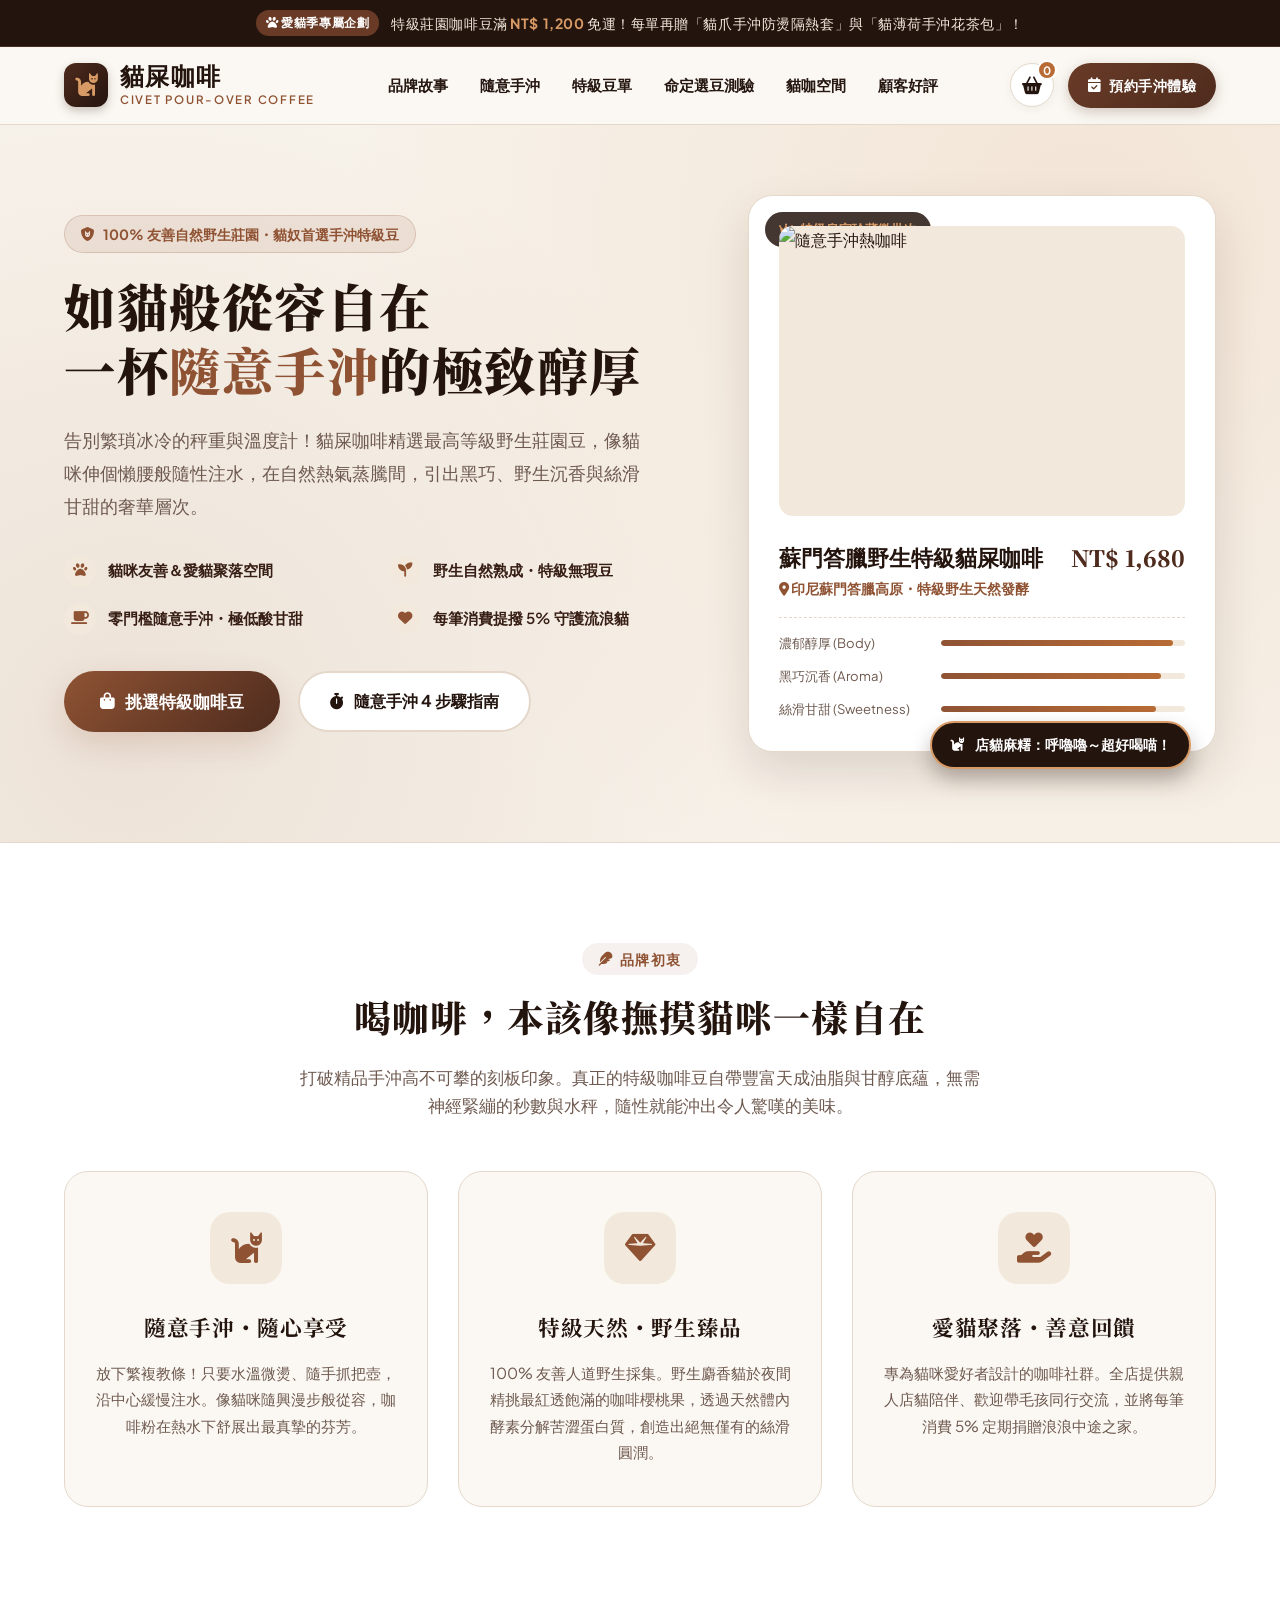
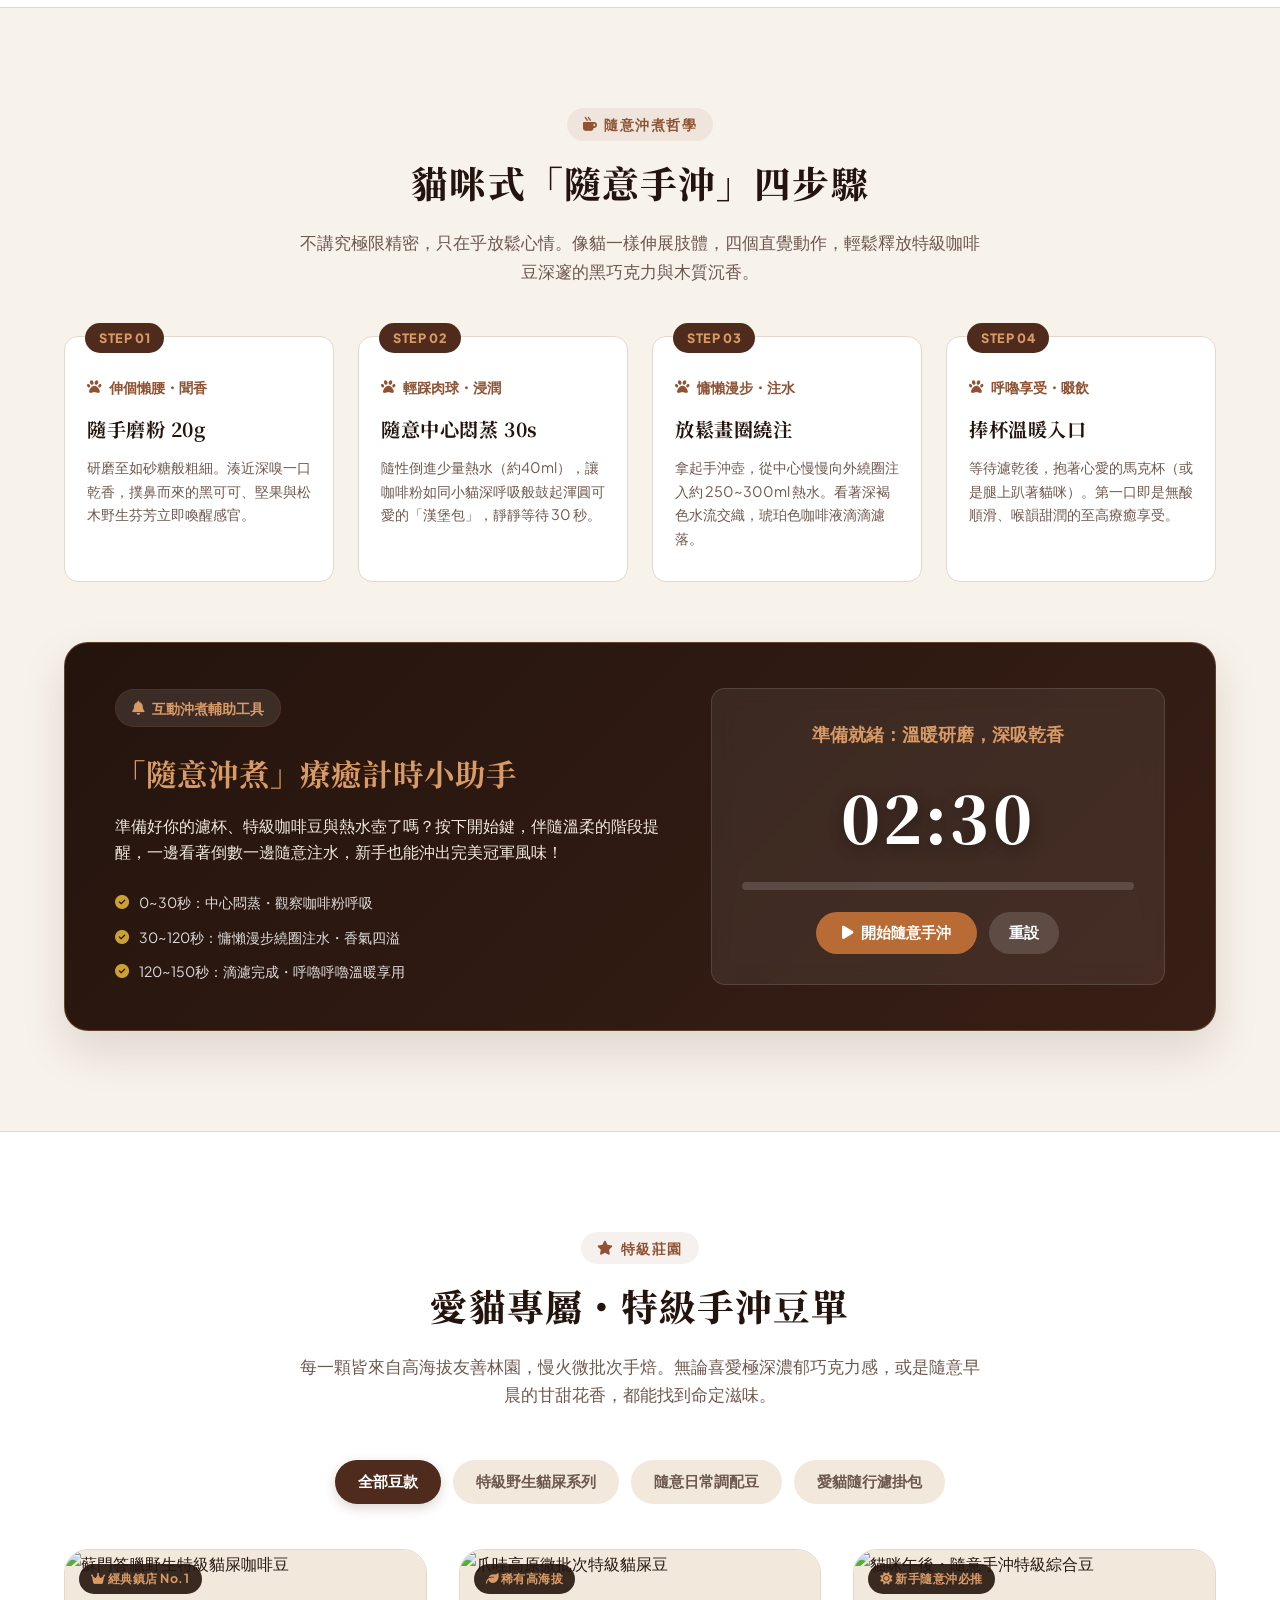
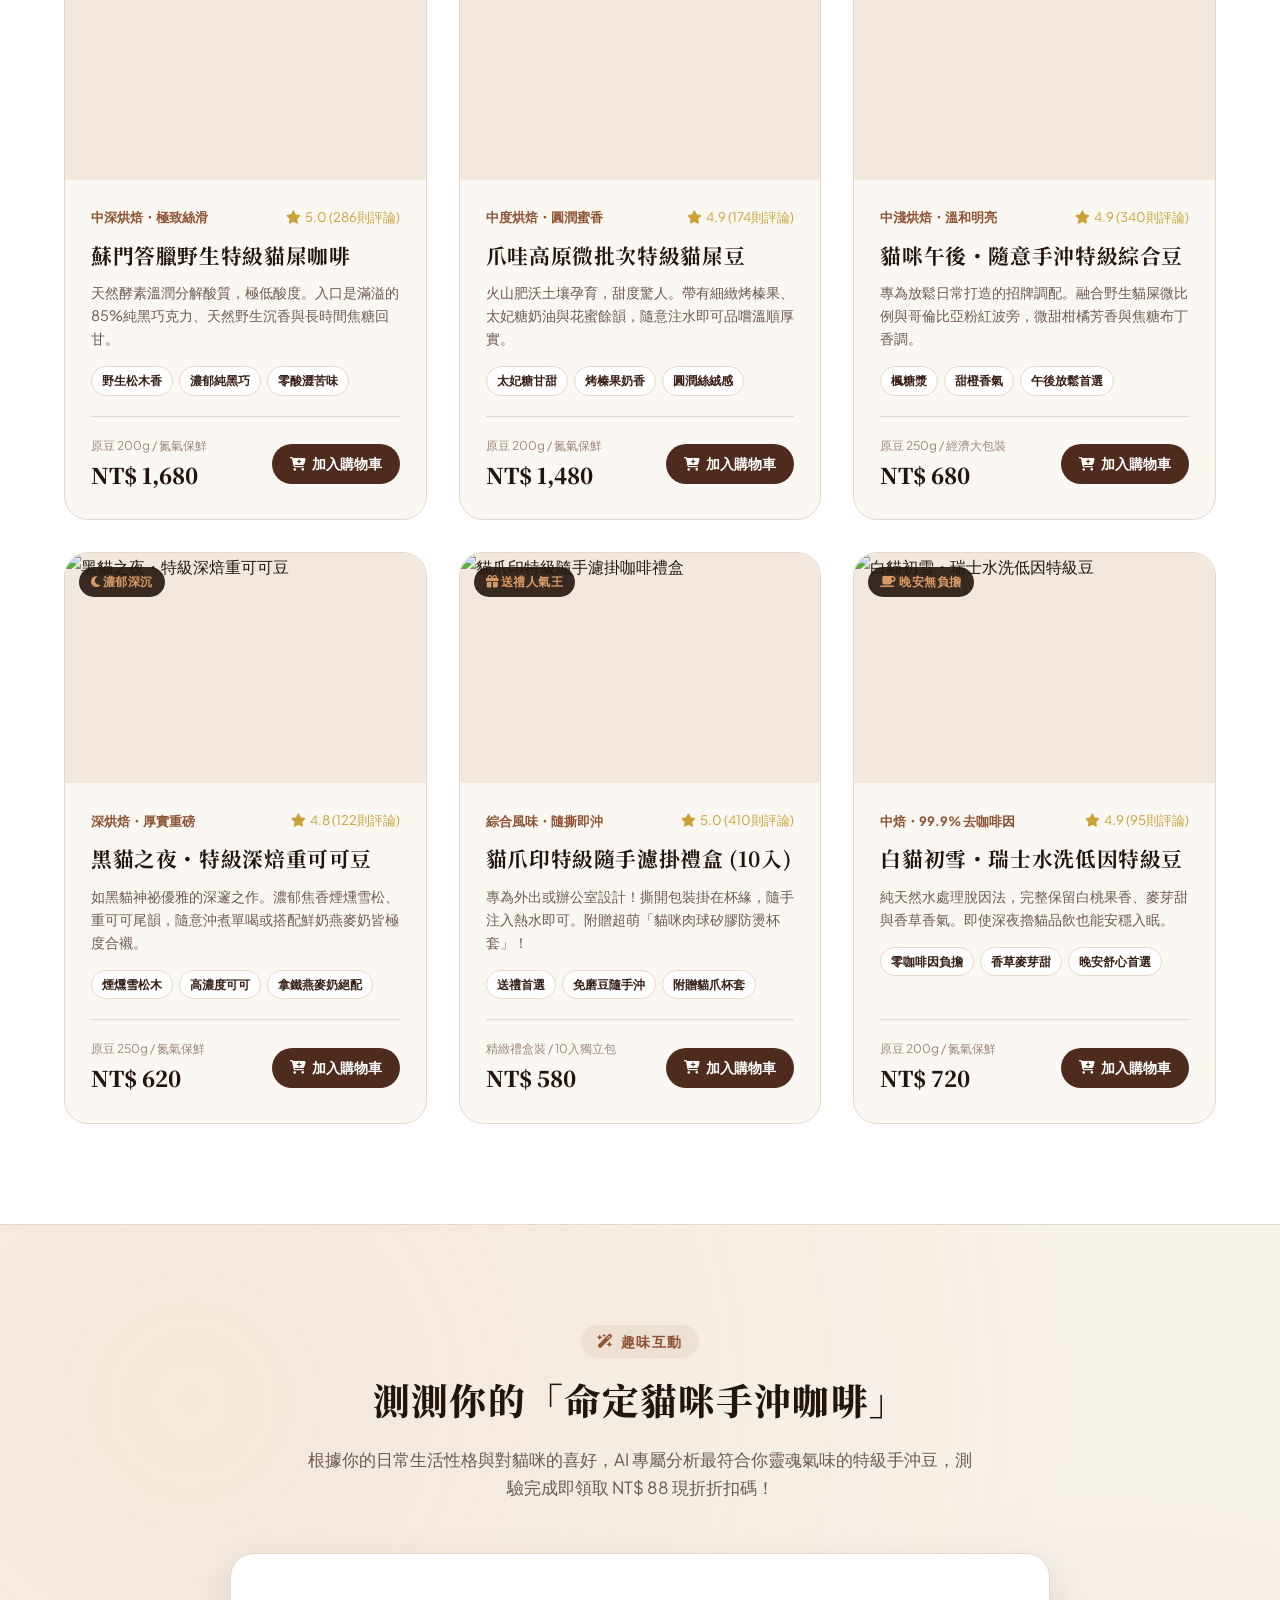
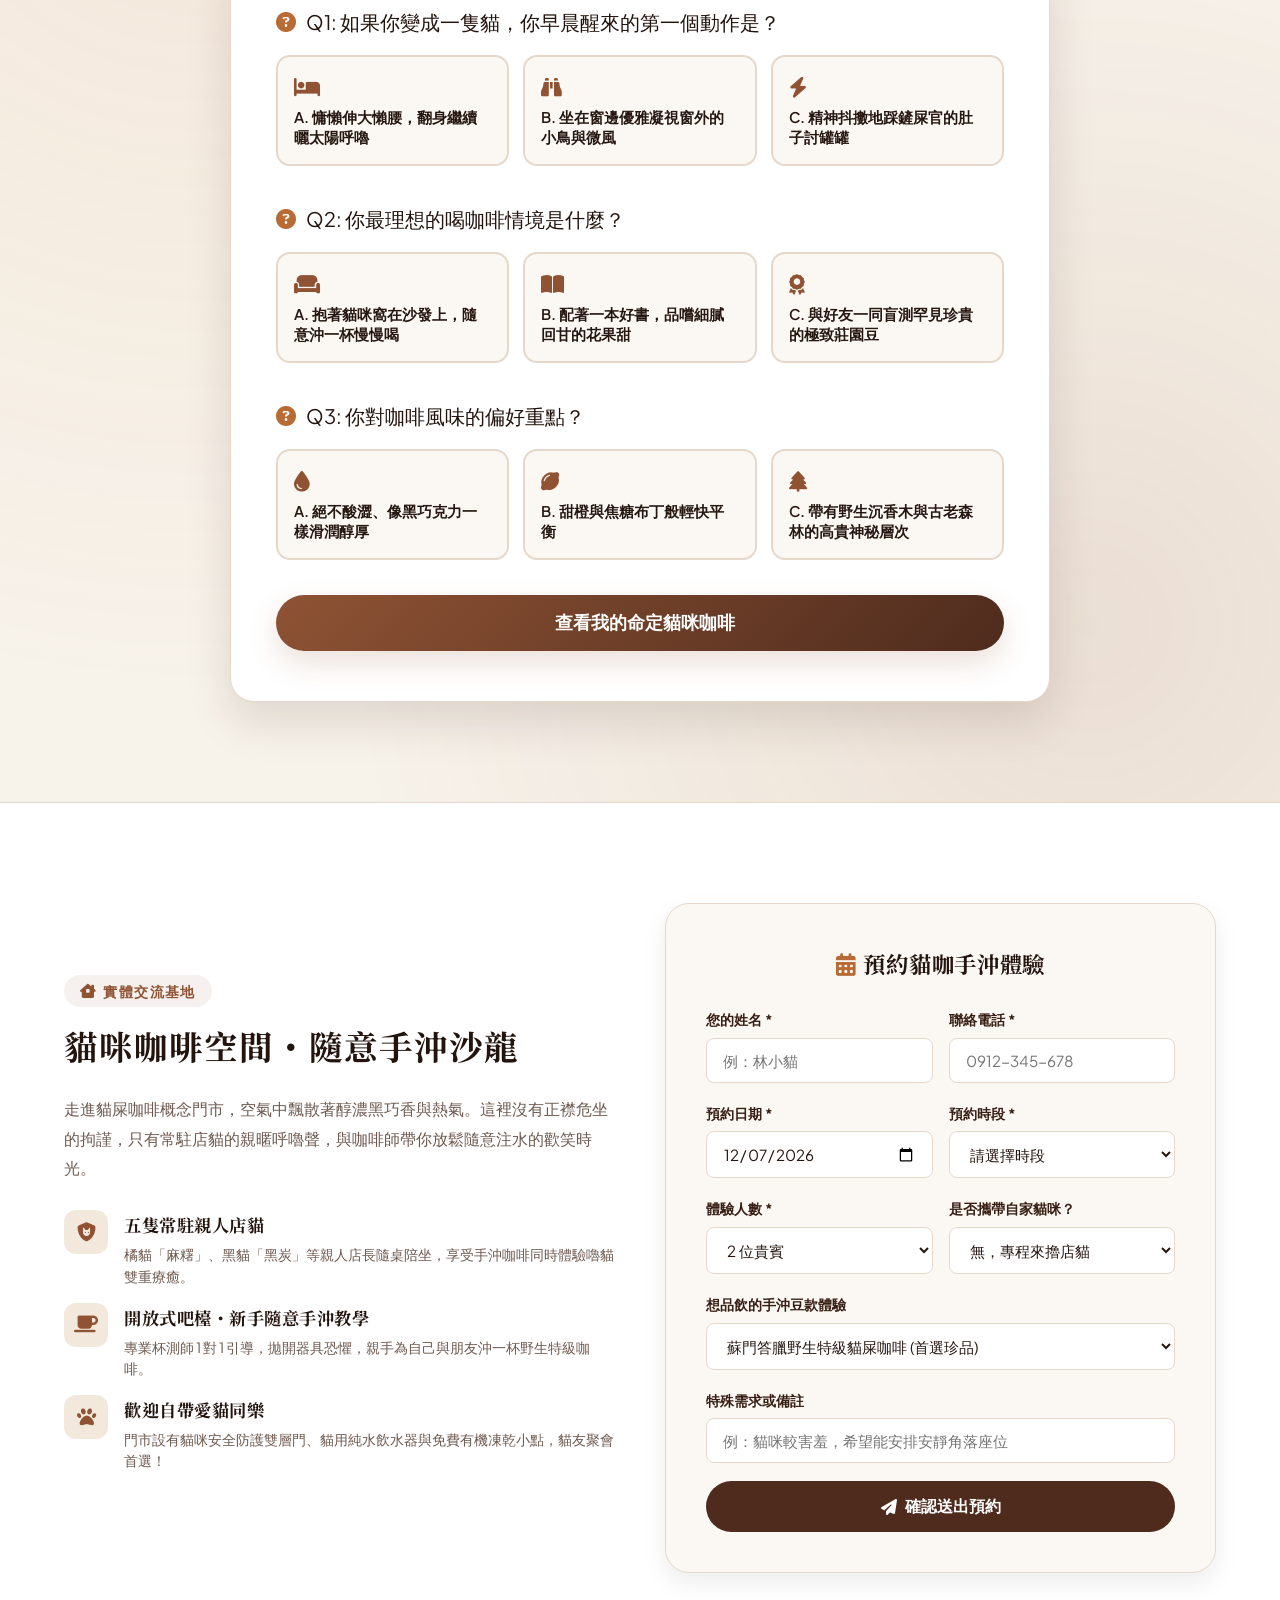
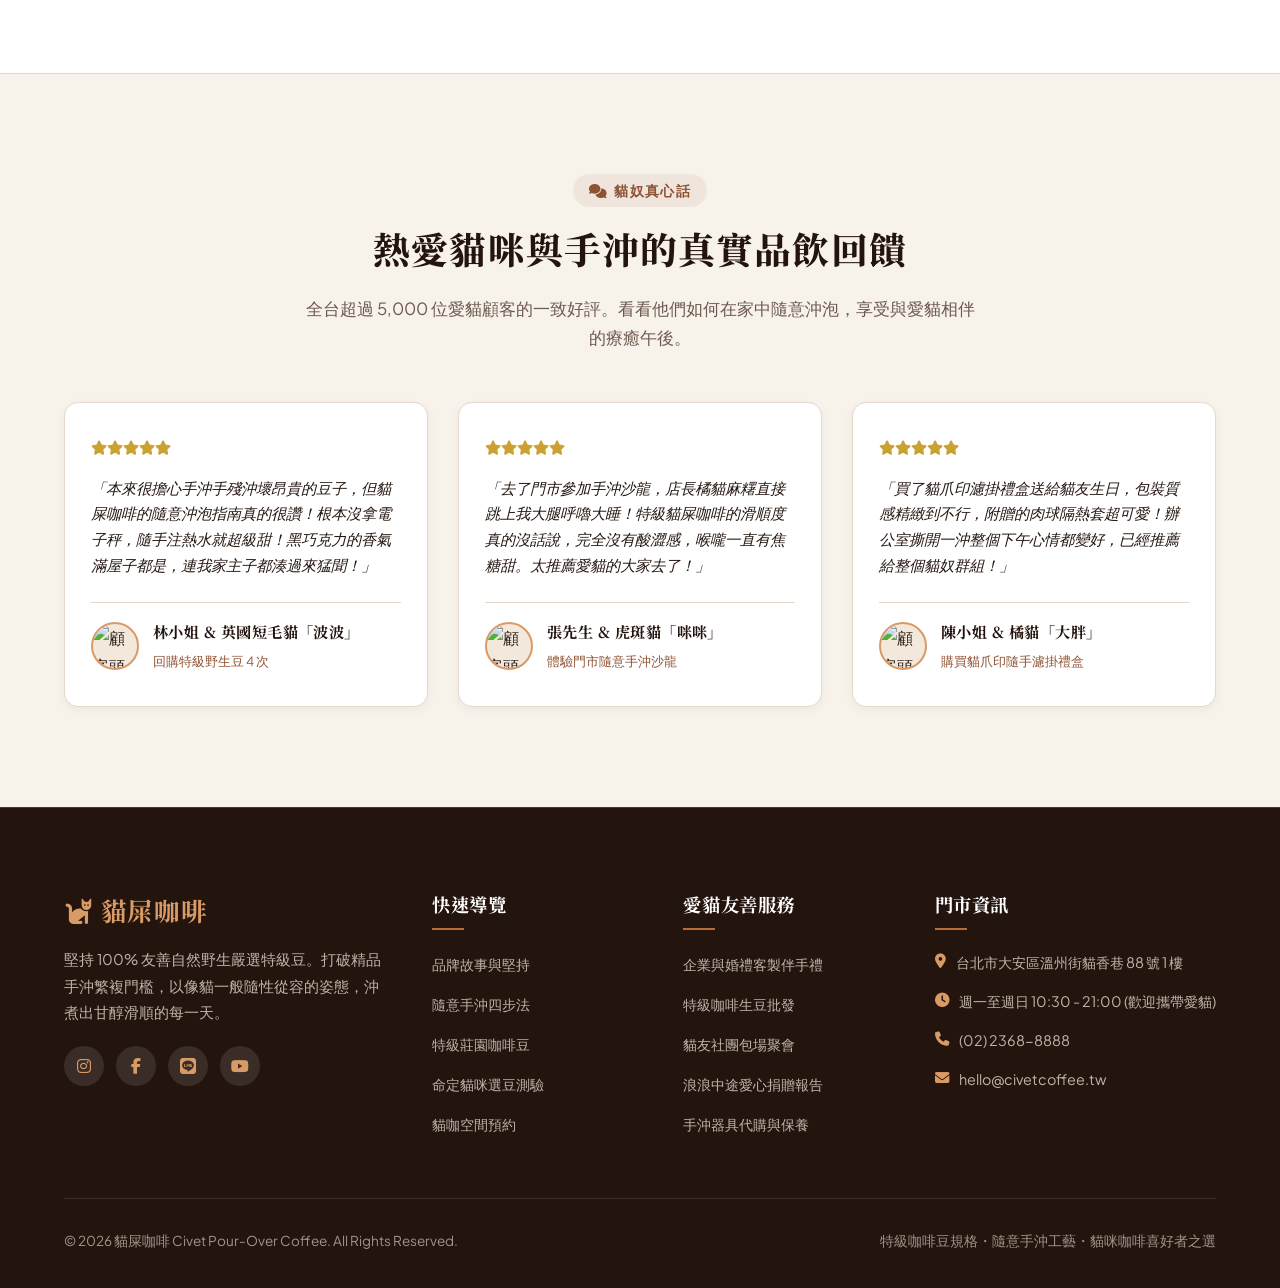
==== commit 22f51c38: "Refactor code structure for improved readability and maintainability" ====
--- a/outline/index.html
+++ b/outline/index.html
@@ -1,33 +1,50 @@
 <!DOCTYPE html>
-<html lang="zh-TW">
+<html lang="zh-Hant-TW">
 <head>
   <meta charset="UTF-8">
   <meta name="viewport" content="width=device-width, initial-scale=1.0">
-  <title>綠天咖啡 Green Sky Coffee | 專注極致手沖・高階莊園咖啡豆</title>
+  <title>貓屎咖啡 Civet Coffee | 隨意手沖咖啡・特級莊園咖啡豆・貓咪同樂</title>
   <!-- Google Fonts & Font Awesome Icons -->
   <link rel="preconnect" href="https://fonts.googleapis.com">
   <link rel="preconnect" href="https://fonts.gstatic.com" crossorigin>
   <link href="https://fonts.googleapis.com/css2?family=Noto+Serif+TC:wght@400;600;700;900&family=Plus+Jakarta+Sans:wght@300;400;500;600;700&display=swap" rel="stylesheet">
-  <link rel="stylesheet" href="https://cdnjs.cloudflare.com/ajax/libs/font-awesome/6.4.0/css/all.min.css">
+  <link rel="stylesheet" href="https://cdnjs.cloudflare.com/ajax/libs/font-awesome/6.5.1/css/all.min.css">
 
   <style>
     :root {
-      --primary-dark: #0b2216;
-      --primary-forest: #143625;
-      --primary-green: #1b4332;
-      --accent-green: #2d6a4f;
-      --light-sage: #52b788;
-      --soft-mint: #d8f3dc;
-      --gold-accent: #d4af37;
-      --gold-hover: #b8972b;
-      --bg-cream: #faf9f5;
-      --bg-white: #ffffff;
-      --text-main: #1f2421;
-      --text-muted: #58655e;
-      --border-color: #e2e8e4;
-      --shadow-sm: 0 2px 8px rgba(11, 34, 22, 0.06);
-      --shadow-md: 0 10px 25px rgba(11, 34, 22, 0.08);
-      --shadow-lg: 0 20px 40px rgba(11, 34, 22, 0.12);
+      /* 品牌規格核心色：咖啡色系 (Coffee Palette) */
+      --c-espresso: #24140e;
+      --c-dark-roast: #381f15;
+      --c-roast: #4e2b1d;
+      --c-mocha: #693b27;
+      --c-caramel: #8f5334;
+      --c-amber: #b86b35;
+      --c-crema: #d99b66;
+      --c-gold: #cba135;
+      --c-gold-hover: #b38b24;
+      --c-latte: #f2e9dc;
+      --c-milk-foam: #fbf8f3;
+      --c-cream-bg: #f7f2ea;
+      --c-white: #ffffff;
+      --c-card-bg: #ffffff;
+      
+      --text-main: #261711;
+      --text-muted: #6e594f;
+      --text-light: #9c8578;
+      
+      --border-color: #e5d8cb;
+      --border-hover: #c9b19e;
+      
+      --shadow-sm: 0 3px 10px rgba(56, 31, 21, 0.05);
+      --shadow-md: 0 10px 25px rgba(56, 31, 21, 0.08);
+      --shadow-lg: 0 20px 45px rgba(56, 31, 21, 0.13);
+      --shadow-warm: 0 12px 30px rgba(143, 83, 52, 0.18);
+      
+      --radius-sm: 8px;
+      --radius-md: 14px;
+      --radius-lg: 24px;
+      --radius-full: 9999px;
+      
       --transition: all 0.3s cubic-bezier(0.25, 0.8, 0.25, 1);
     }
 
@@ -43,15 +60,16 @@
     }
 
     body {
-      font-family: 'Plus Jakarta Sans', -apple-system, BlinkMacSystemFont, "Segoe UI", Roboto, "Helvetica Neue", sans-serif;
-      background-color: var(--bg-cream);
+      font-family: 'Plus Jakarta Sans', -apple-system, BlinkMacSystemFont, "Segoe UI", "PingFang TC", "Microsoft JhengHei", sans-serif;
+      background-color: var(--c-milk-foam);
       color: var(--text-main);
-      line-height: 1.7;
-    }
-
-    h1, h2, h3, h4, .brand-font {
+      line-height: 1.75;
+      overflow-x: hidden;
+    }
+
+    h1, h2, h3, h4, h5, .brand-font {
       font-family: 'Noto Serif TC', serif;
-      letter-spacing: 0.02em;
+      letter-spacing: 0.03em;
     }
 
     a {
@@ -62,1430 +80,1995 @@
 
     button {
       cursor: pointer;
-      font-family: inherit;
       border: none;
       outline: none;
+      background: none;
+      font-family: inherit;
       transition: var(--transition);
+    }
+
+    img {
+      max-width: 100%;
+      height: auto;
+      display: block;
     }
 
     .container {
       width: 90%;
-      max-width: 1200px;
+      max-width: 1240px;
       margin: 0 auto;
     }
 
-    /* Top Announcement Bar */
-    .top-bar {
-      background: var(--primary-dark);
-      color: var(--soft-mint);
+    /* 頂部貓奴活動公告欄 */
+    .top-announcement {
+      background: var(--c-espresso);
+      color: var(--c-latte);
       text-align: center;
-      padding: 8px 16px;
-      font-size: 0.85rem;
-      letter-spacing: 0.05em;
-      border-bottom: 1px solid rgba(82, 183, 136, 0.2);
-    }
-
-    .top-bar span {
-      color: var(--gold-accent);
+      padding: 10px 16px;
+      font-size: 0.88rem;
+      letter-spacing: 0.04em;
+      border-bottom: 1px solid rgba(217, 155, 102, 0.2);
+      display: flex;
+      justify-content: center;
+      align-items: center;
+      gap: 12px;
+      flex-wrap: wrap;
+    }
+    .top-announcement span.highlight {
+      color: var(--c-crema);
+      font-weight: 700;
+    }
+    .top-announcement .badge-paw {
+      background: var(--c-mocha);
+      color: #fff;
+      padding: 2px 10px;
+      border-radius: var(--radius-full);
+      font-size: 0.78rem;
       font-weight: 600;
     }
 
-    /* Navigation */
-    header {
-      background: rgba(255, 255, 255, 0.95);
-      backdrop-filter: blur(10px);
+    /* 導覽列 Header */
+    header.site-header {
+      background: rgba(251, 248, 243, 0.95);
+      backdrop-filter: blur(12px);
       position: sticky;
       top: 0;
       z-index: 1000;
       border-bottom: 1px solid var(--border-color);
-      box-shadow: var(--shadow-sm);
-    }
-
+      transition: var(--transition);
+    }
     .nav-container {
       display: flex;
+      align-items: center;
       justify-content: space-between;
-      align-items: center;
-      padding: 16px 0;
-    }
-
-    .logo {
+      padding: 14px 0;
+    }
+    .brand-logo {
       display: flex;
       align-items: center;
       gap: 12px;
     }
-
-    .logo-badge {
+    .brand-logo-icon {
       width: 44px;
       height: 44px;
-      background: linear-gradient(135deg, var(--primary-forest), var(--accent-green));
-      color: var(--gold-accent);
-      border-radius: 50%;
+      background: linear-gradient(135deg, var(--c-roast), var(--c-espresso));
+      border-radius: 12px;
       display: flex;
       align-items: center;
       justify-content: center;
-      font-size: 1.3rem;
-      box-shadow: 0 4px 10px rgba(20, 54, 37, 0.3);
-    }
-
-    .logo-text h1 {
+      color: var(--c-crema);
       font-size: 1.4rem;
-      font-weight: 700;
-      color: var(--primary-forest);
+      box-shadow: 0 4px 10px rgba(56, 31, 21, 0.25);
+    }
+    .brand-name-group {
+      display: flex;
+      flex-direction: column;
+    }
+    .brand-name {
+      font-size: 1.5rem;
+      font-weight: 900;
+      color: var(--c-espresso);
+      letter-spacing: 0.06em;
       line-height: 1.2;
     }
-
-    .logo-text span {
+    .brand-sub {
       font-size: 0.72rem;
-      color: var(--text-muted);
+      font-weight: 600;
+      color: var(--c-caramel);
       letter-spacing: 0.15em;
       text-transform: uppercase;
-      font-weight: 500;
-      display: block;
-    }
-
-    .nav-links {
-      display: flex;
-      gap: 32px;
+    }
+    
+    .nav-menu {
+      display: flex;
+      align-items: center;
+      gap: 28px;
       list-style: none;
-      align-items: center;
-    }
-
-    .nav-links li a {
+    }
+    .nav-link {
+      font-size: 0.95rem;
+      font-weight: 600;
       color: var(--text-main);
-      font-weight: 500;
-      font-size: 0.95rem;
+      padding: 6px 2px;
       position: relative;
     }
-
-    .nav-links li a:hover {
-      color: var(--primary-forest);
-    }
-
-    .nav-links li a::after {
+    .nav-link::after {
       content: '';
       position: absolute;
-      width: 0;
+      bottom: 0;
+      left: 0;
+      width: 0%;
       height: 2px;
-      bottom: -4px;
-      left: 0;
-      background: var(--light-sage);
+      background: var(--c-amber);
       transition: var(--transition);
-    }
-
-    .nav-links li a:hover::after {
+      border-radius: 2px;
+    }
+    .nav-link:hover {
+      color: var(--c-amber);
+    }
+    .nav-link:hover::after {
       width: 100%;
     }
 
     .nav-actions {
       display: flex;
       align-items: center;
-      gap: 16px;
-    }
-
-    .btn-primary {
-      background: linear-gradient(135deg, var(--primary-forest), var(--accent-green));
-      color: #fff;
-      padding: 10px 22px;
-      border-radius: 30px;
-      font-weight: 600;
-      font-size: 0.9rem;
-      display: inline-flex;
-      align-items: center;
-      gap: 8px;
-      box-shadow: 0 4px 12px rgba(20, 54, 37, 0.25);
-    }
-
-    .btn-primary:hover {
-      background: linear-gradient(135deg, var(--accent-green), var(--primary-forest));
-      transform: translateY(-2px);
-      box-shadow: 0 6px 16px rgba(20, 54, 37, 0.35);
-      color: #fff;
-    }
-
-    .btn-outline {
-      border: 1.5px solid var(--primary-forest);
-      color: var(--primary-forest);
-      padding: 9px 20px;
-      border-radius: 30px;
-      font-weight: 600;
-      font-size: 0.9rem;
-      background: transparent;
-      display: inline-flex;
-      align-items: center;
-      gap: 8px;
-    }
-
-    .btn-outline:hover {
-      background: var(--primary-forest);
-      color: #fff;
-    }
-
-    .cart-indicator {
+      gap: 14px;
+    }
+    .btn-cart-nav {
       position: relative;
-      background: #f0f4f1;
-      width: 40px;
-      height: 40px;
+      background: #fff;
+      border: 1px solid var(--border-color);
+      width: 44px;
+      height: 44px;
       border-radius: 50%;
       display: flex;
       align-items: center;
       justify-content: center;
-      color: var(--primary-forest);
-      cursor: pointer;
-      transition: var(--transition);
-    }
-
-    .cart-indicator:hover {
-      background: var(--soft-mint);
-    }
-
+      color: var(--c-espresso);
+      font-size: 1.1rem;
+      box-shadow: var(--shadow-sm);
+    }
+    .btn-cart-nav:hover {
+      background: var(--c-latte);
+      color: var(--c-caramel);
+      border-color: var(--c-amber);
+    }
     .cart-badge {
       position: absolute;
-      top: -3px;
-      right: -3px;
-      background: var(--gold-accent);
+      top: -4px;
+      right: -4px;
+      background: var(--c-amber);
       color: #fff;
-      font-size: 0.7rem;
-      width: 18px;
-      height: 18px;
+      font-size: 0.72rem;
+      font-weight: 700;
+      width: 20px;
+      height: 20px;
       border-radius: 50%;
       display: flex;
       align-items: center;
       justify-content: center;
+      border: 2px solid #fff;
+    }
+
+    .btn-primary-nav {
+      background: linear-gradient(135deg, var(--c-mocha), var(--c-roast));
+      color: #fff;
+      padding: 10px 20px;
+      border-radius: var(--radius-full);
+      font-size: 0.9rem;
       font-weight: 700;
-    }
-
-    .mobile-menu-btn {
+      letter-spacing: 0.03em;
+      box-shadow: 0 4px 14px rgba(78, 43, 29, 0.25);
+      display: flex;
+      align-items: center;
+      gap: 8px;
+    }
+    .btn-primary-nav:hover {
+      transform: translateY(-2px);
+      box-shadow: 0 6px 18px rgba(78, 43, 29, 0.35);
+      background: linear-gradient(135deg, var(--c-roast), var(--c-espresso));
+    }
+
+    .mobile-toggle {
       display: none;
-      font-size: 1.4rem;
-      background: none;
-      color: var(--primary-forest);
-    }
-
-    /* Hero Section */
-    .hero {
+      font-size: 1.5rem;
+      color: var(--c-espresso);
+    }
+
+    /* Hero Section (首頁大視覺) */
+    .hero-section {
       position: relative;
-      background: linear-gradient(135deg, #07170e 0%, #112d1e 50%, #19462f 100%);
-      color: #fff;
-      padding: 90px 0 100px;
+      background: radial-gradient(circle at 85% 15%, rgba(217, 155, 102, 0.15) 0%, transparent 60%),
+                  radial-gradient(circle at 10% 85%, rgba(143, 83, 52, 0.1) 0%, transparent 50%),
+                  var(--c-cream-bg);
+      padding: 70px 0 90px;
+      border-bottom: 1px solid var(--border-color);
       overflow: hidden;
     }
-
-    .hero::before {
-      content: '';
-      position: absolute;
-      top: 0;
-      left: 0;
-      right: 0;
-      bottom: 0;
-      background: radial-gradient(circle at 80% 20%, rgba(82, 183, 136, 0.15) 0%, transparent 60%);
-      pointer-events: none;
-    }
-
     .hero-grid {
       display: grid;
       grid-template-columns: 1.15fr 0.85fr;
-      align-items: center;
       gap: 50px;
-      position: relative;
-      z-index: 2;
-    }
-
+      align-items: center;
+    }
     .hero-tag {
       display: inline-flex;
       align-items: center;
       gap: 8px;
-      background: rgba(82, 183, 136, 0.2);
-      border: 1px solid rgba(82, 183, 136, 0.4);
-      color: var(--soft-mint);
+      background: rgba(143, 83, 52, 0.1);
+      color: var(--c-caramel);
       padding: 6px 16px;
-      border-radius: 20px;
-      font-size: 0.85rem;
-      font-weight: 500;
-      margin-bottom: 24px;
-      letter-spacing: 0.05em;
-    }
-
-    .hero-tag i {
-      color: var(--gold-accent);
-    }
-
+      border-radius: var(--radius-full);
+      font-size: 0.88rem;
+      font-weight: 700;
+      margin-bottom: 20px;
+      border: 1px solid rgba(143, 83, 52, 0.2);
+    }
     .hero-title {
       font-size: 3.2rem;
+      line-height: 1.25;
+      color: var(--c-espresso);
+      margin-bottom: 22px;
       font-weight: 900;
-      line-height: 1.25;
-      margin-bottom: 24px;
-      color: #ffffff;
-    }
-
-    .hero-title span {
-      background: linear-gradient(90deg, #74c69d, #d4af37);
-      -webkit-background-clip: text;
-      -webkit-text-fill-color: transparent;
-    }
-
+    }
+    .hero-title .accent-text {
+      color: var(--c-caramel);
+      position: relative;
+      display: inline-block;
+    }
+    .hero-title .accent-text::after {
+      content: '';
+      position: absolute;
+      bottom: 6px;
+      left: 0;
+      width: 100%;
+      height: 10px;
+      background: rgba(217, 155, 102, 0.35);
+      z-index: -1;
+      border-radius: 4px;
+    }
     .hero-desc {
       font-size: 1.12rem;
-      color: #d1ded6;
+      color: var(--text-muted);
+      line-height: 1.85;
+      margin-bottom: 32px;
+      max-width: 580px;
+    }
+
+    .hero-features-list {
+      display: grid;
+      grid-template-columns: repeat(2, 1fr);
+      gap: 16px;
       margin-bottom: 36px;
-      max-width: 540px;
-      line-height: 1.8;
-    }
-
-    .hero-buttons {
-      display: flex;
-      gap: 16px;
-      flex-wrap: wrap;
-    }
-
-    .btn-gold {
-      background: linear-gradient(135deg, var(--gold-accent), #f39c12);
-      color: #0b2216;
-      font-weight: 700;
-      padding: 13px 28px;
-      border-radius: 30px;
-      font-size: 1rem;
-      display: inline-flex;
-      align-items: center;
-      gap: 10px;
-      box-shadow: 0 6px 20px rgba(212, 175, 55, 0.35);
-    }
-
-    .btn-gold:hover {
-      transform: translateY(-2px);
-      box-shadow: 0 8px 24px rgba(212, 175, 55, 0.5);
-      color: #000;
-    }
-
-    .hero-highlights {
-      display: grid;
-      grid-template-columns: repeat(3, 1fr);
-      gap: 20px;
-      margin-top: 48px;
-      padding-top: 36px;
-      border-top: 1px solid rgba(255, 255, 255, 0.12);
-    }
-
-    .highlight-item h4 {
-      font-size: 1.4rem;
-      color: var(--gold-accent);
-      margin-bottom: 4px;
-    }
-
-    .highlight-item p {
-      font-size: 0.85rem;
-      color: #b7c7be;
-    }
-
-    /* Hero Visual Card */
-    .hero-visual {
-      position: relative;
-    }
-
-    .hero-card {
-      background: rgba(255, 255, 255, 0.06);
-      backdrop-filter: blur(16px);
-      border: 1px solid rgba(255, 255, 255, 0.15);
-      border-radius: 24px;
-      padding: 32px;
-      box-shadow: 0 30px 60px rgba(0, 0, 0, 0.35);
-      position: relative;
-    }
-
-    .dripper-illustration {
-      text-align: center;
-      padding: 24px;
-      background: radial-gradient(circle, rgba(45, 106, 79, 0.4) 0%, transparent 70%);
-      border-radius: 20px;
-      margin-bottom: 20px;
-    }
-
-    .dripper-illustration i {
-      font-size: 6.5rem;
-      color: var(--soft-mint);
-      filter: drop-shadow(0 10px 15px rgba(0,0,0,0.3));
-    }
-
-    .hero-card-meta {
-      display: flex;
-      justify-content: space-between;
-      align-items: center;
-      background: rgba(11, 34, 22, 0.7);
-      padding: 16px 20px;
-      border-radius: 16px;
-      border: 1px solid rgba(82, 183, 136, 0.3);
-    }
-
-    .hero-card-meta .title {
+    }
+    .hero-feature-item {
+      display: flex;
+      align-items: center;
+      gap: 12px;
       font-size: 0.95rem;
       font-weight: 600;
+      color: var(--c-dark-roast);
+    }
+    .hero-feature-icon {
+      width: 32px;
+      height: 32px;
+      border-radius: 50%;
+      background: var(--c-latte);
+      display: flex;
+      align-items: center;
+      justify-content: center;
+      color: var(--c-caramel);
+      font-size: 0.9rem;
+      flex-shrink: 0;
+    }
+
+    .hero-cta-group {
+      display: flex;
+      align-items: center;
+      gap: 18px;
+      flex-wrap: wrap;
+    }
+    .btn-main-hero {
+      background: linear-gradient(135deg, var(--c-caramel), var(--c-roast));
       color: #fff;
-    }
-
-    .hero-card-meta .sub {
-      font-size: 0.8rem;
-      color: var(--light-sage);
-    }
-
-    .floating-badge {
+      padding: 16px 36px;
+      border-radius: var(--radius-full);
+      font-size: 1.05rem;
+      font-weight: 700;
+      display: inline-flex;
+      align-items: center;
+      gap: 10px;
+      box-shadow: var(--shadow-warm);
+    }
+    .btn-main-hero:hover {
+      background: linear-gradient(135deg, var(--c-amber), var(--c-mocha));
+      transform: translateY(-3px);
+      box-shadow: 0 16px 32px rgba(143, 83, 52, 0.28);
+    }
+    .btn-secondary-hero {
+      background: #fff;
+      color: var(--c-espresso);
+      border: 2px solid var(--border-color);
+      padding: 14px 30px;
+      border-radius: var(--radius-full);
+      font-size: 1.02rem;
+      font-weight: 700;
+      display: inline-flex;
+      align-items: center;
+      gap: 10px;
+    }
+    .btn-secondary-hero:hover {
+      border-color: var(--c-caramel);
+      color: var(--c-caramel);
+      background: var(--c-latte);
+    }
+
+    /* Hero 右側互動卡片與視覺 */
+    .hero-visual-card {
+      position: relative;
+      background: #fff;
+      border-radius: var(--radius-lg);
+      padding: 30px;
+      box-shadow: var(--shadow-lg);
+      border: 1px solid var(--border-color);
+    }
+    .hero-image-wrap {
+      position: relative;
+      border-radius: var(--radius-md);
+      overflow: hidden;
+      margin-bottom: 22px;
+      height: 290px;
+      background: var(--c-latte);
+    }
+    .hero-image-wrap img {
+      width: 100%;
+      height: 100%;
+      object-fit: cover;
+      transition: transform 0.6s ease;
+    }
+    .hero-visual-card:hover .hero-image-wrap img {
+      transform: scale(1.05);
+    }
+    .hero-card-badge {
       position: absolute;
-      top: -15px;
-      right: -15px;
-      background: var(--gold-accent);
-      color: #0b2216;
-      font-weight: 800;
-      padding: 8px 16px;
-      border-radius: 30px;
-      font-size: 0.8rem;
-      box-shadow: 0 6px 15px rgba(0,0,0,0.25);
+      top: 16px;
+      left: 16px;
+      background: rgba(36, 20, 14, 0.85);
+      backdrop-filter: blur(8px);
+      color: var(--c-crema);
+      padding: 6px 14px;
+      border-radius: var(--radius-full);
+      font-size: 0.82rem;
+      font-weight: 700;
       display: flex;
       align-items: center;
       gap: 6px;
     }
-
-    /* Section Global Styles */
-    section {
-      padding: 80px 0;
-    }
-
+    
+    .hero-coffee-info {
+      display: flex;
+      justify-content: space-between;
+      align-items: flex-start;
+      margin-bottom: 16px;
+    }
+    .hero-coffee-name {
+      font-size: 1.4rem;
+      color: var(--c-espresso);
+      font-weight: 700;
+    }
+    .hero-coffee-origin {
+      font-size: 0.85rem;
+      color: var(--c-caramel);
+      font-weight: 600;
+    }
+    .hero-coffee-price {
+      font-size: 1.4rem;
+      font-weight: 900;
+      color: var(--c-roast);
+      font-family: 'Noto Serif TC', serif;
+    }
+
+    /* 風味條 */
+    .flavor-bars {
+      display: flex;
+      flex-direction: column;
+      gap: 10px;
+      margin-top: 14px;
+      padding-top: 14px;
+      border-top: 1px dashed var(--border-color);
+    }
+    .flavor-row {
+      display: flex;
+      align-items: center;
+      justify-content: space-between;
+      font-size: 0.82rem;
+      color: var(--text-muted);
+    }
+    .flavor-bar-bg {
+      width: 60%;
+      height: 6px;
+      background: var(--c-latte);
+      border-radius: 4px;
+      overflow: hidden;
+    }
+    .flavor-bar-fill {
+      height: 100%;
+      background: linear-gradient(90deg, var(--c-caramel), var(--c-amber));
+      border-radius: 4px;
+    }
+
+    .hero-cat-purr-chip {
+      position: absolute;
+      bottom: -18px;
+      right: 24px;
+      background: var(--c-espresso);
+      color: #fff;
+      padding: 10px 18px;
+      border-radius: var(--radius-full);
+      box-shadow: 0 10px 20px rgba(36, 20, 14, 0.3);
+      display: flex;
+      align-items: center;
+      gap: 10px;
+      font-size: 0.85rem;
+      font-weight: 600;
+      border: 2px solid var(--c-crema);
+      animation: gentleFloat 3s ease-in-out infinite;
+    }
+    @keyframes gentleFloat {
+      0%, 100% { transform: translateY(0); }
+      50% { transform: translateY(-6px); }
+    }
+
+    /* 區塊通用標題 */
     .section-header {
       text-align: center;
-      max-width: 650px;
+      max-width: 680px;
       margin: 0 auto 50px;
     }
-
     .section-tag {
-      display: inline-block;
-      color: var(--accent-green);
-      font-size: 0.85rem;
+      display: inline-flex;
+      align-items: center;
+      gap: 6px;
+      color: var(--c-caramel);
+      font-size: 0.88rem;
       font-weight: 700;
-      letter-spacing: 0.15em;
+      letter-spacing: 0.1em;
       text-transform: uppercase;
       margin-bottom: 10px;
-      background: var(--soft-mint);
-      padding: 4px 14px;
-      border-radius: 20px;
-    }
-
+      background: rgba(143, 83, 52, 0.08);
+      padding: 4px 16px;
+      border-radius: var(--radius-full);
+    }
     .section-title {
       font-size: 2.3rem;
+      color: var(--c-espresso);
+      margin-bottom: 14px;
       font-weight: 800;
-      color: var(--primary-dark);
-      margin-bottom: 14px;
-    }
-
-    .section-sub {
+    }
+    .section-subtitle {
       color: var(--text-muted);
-      font-size: 1rem;
-    }
-
-    /* Features Grid (品牌特點 / 用途) */
-    .features-grid {
+      font-size: 1.05rem;
+      line-height: 1.7;
+    }
+
+    /* 區塊 1: 品牌理念 Philosophy */
+    .philosophy-section {
+      padding: 100px 0;
+      background: #fff;
+    }
+    .philosophy-grid {
       display: grid;
       grid-template-columns: repeat(3, 1fr);
       gap: 30px;
     }
-
-    .feature-card {
-      background: var(--bg-white);
+    .philosophy-card {
+      background: var(--c-milk-foam);
       border: 1px solid var(--border-color);
-      border-radius: 18px;
-      padding: 36px 28px;
-      box-shadow: var(--shadow-sm);
+      border-radius: var(--radius-lg);
+      padding: 40px 30px;
+      text-align: center;
       transition: var(--transition);
       position: relative;
     }
-
-    .feature-card:hover {
+    .philosophy-card:hover {
+      transform: translateY(-8px);
+      box-shadow: var(--shadow-md);
+      border-color: var(--c-caramel);
+    }
+    .philosophy-icon-wrap {
+      width: 72px;
+      height: 72px;
+      border-radius: 20px;
+      background: var(--c-latte);
+      color: var(--c-caramel);
+      display: flex;
+      align-items: center;
+      justify-content: center;
+      font-size: 1.9rem;
+      margin: 0 auto 24px;
+      transition: var(--transition);
+    }
+    .philosophy-card:hover .philosophy-icon-wrap {
+      background: var(--c-caramel);
+      color: #fff;
+      transform: rotate(6deg);
+    }
+    .philosophy-card h3 {
+      font-size: 1.35rem;
+      color: var(--c-espresso);
+      margin-bottom: 14px;
+    }
+    .philosophy-card p {
+      color: var(--text-muted);
+      font-size: 0.95rem;
+      line-height: 1.75;
+    }
+
+    /* 區塊 2: 隨意手沖指南 Casual Pour-over Guide */
+    .guide-section {
+      padding: 100px 0;
+      background: var(--c-cream-bg);
+      border-top: 1px solid var(--border-color);
+      border-bottom: 1px solid var(--border-color);
+    }
+    .guide-steps-grid {
+      display: grid;
+      grid-template-columns: repeat(4, 1fr);
+      gap: 24px;
+      margin-bottom: 60px;
+    }
+    .guide-step-card {
+      background: #fff;
+      border-radius: var(--radius-md);
+      padding: 30px 22px;
+      border: 1px solid var(--border-color);
+      position: relative;
+      transition: var(--transition);
+      display: flex;
+      flex-direction: column;
+    }
+    .guide-step-card:hover {
       transform: translateY(-6px);
       box-shadow: var(--shadow-md);
-      border-color: var(--light-sage);
-    }
-
-    .feature-icon-wrap {
-      width: 58px;
-      height: 58px;
-      border-radius: 14px;
-      background: var(--soft-mint);
-      color: var(--primary-forest);
-      display: flex;
-      align-items: center;
-      justify-content: center;
-      font-size: 1.5rem;
+      border-color: var(--c-amber);
+    }
+    .step-number-tag {
+      position: absolute;
+      top: -14px;
+      left: 20px;
+      background: var(--c-roast);
+      color: var(--c-crema);
+      font-size: 0.8rem;
+      font-weight: 800;
+      padding: 4px 14px;
+      border-radius: var(--radius-full);
+      letter-spacing: 0.05em;
+    }
+    .step-cat-action {
+      display: flex;
+      align-items: center;
+      gap: 8px;
+      color: var(--c-caramel);
+      font-weight: 700;
+      font-size: 0.9rem;
+      margin-top: 8px;
+      margin-bottom: 12px;
+    }
+    .guide-step-card h4 {
+      font-size: 1.2rem;
+      color: var(--c-espresso);
+      margin-bottom: 10px;
+    }
+    .guide-step-card p {
+      color: var(--text-muted);
+      font-size: 0.9rem;
+      line-height: 1.65;
+    }
+
+    /* 隨意手沖計時器互動模組 */
+    .timer-container {
+      background: linear-gradient(135deg, var(--c-espresso), var(--c-dark-roast));
+      color: #fff;
+      border-radius: var(--radius-lg);
+      padding: 45px 50px;
+      display: grid;
+      grid-template-columns: 1.1fr 0.9fr;
+      gap: 40px;
+      align-items: center;
+      box-shadow: var(--shadow-lg);
+      border: 1px solid rgba(217, 155, 102, 0.3);
+    }
+    .timer-intro h3 {
+      font-size: 1.9rem;
+      color: var(--c-crema);
+      margin-bottom: 12px;
+    }
+    .timer-intro p {
+      color: var(--c-latte);
+      font-size: 0.98rem;
+      line-height: 1.7;
+      margin-bottom: 24px;
+    }
+    .timer-tips {
+      display: flex;
+      flex-direction: column;
+      gap: 10px;
+    }
+    .timer-tip-item {
+      display: flex;
+      align-items: center;
+      gap: 10px;
+      font-size: 0.88rem;
+      color: rgba(255, 255, 255, 0.85);
+    }
+    .timer-tip-item i {
+      color: var(--c-gold);
+    }
+
+    .timer-widget {
+      background: rgba(255, 255, 255, 0.07);
+      backdrop-filter: blur(10px);
+      border-radius: var(--radius-md);
+      padding: 30px;
+      border: 1px solid rgba(255, 255, 255, 0.12);
+      text-align: center;
+    }
+    .timer-stage-title {
+      font-size: 1.1rem;
+      font-weight: 700;
+      color: var(--c-crema);
+      margin-bottom: 6px;
+    }
+    .timer-display {
+      font-size: 4rem;
+      font-family: 'Noto Serif TC', serif;
+      font-weight: 900;
+      letter-spacing: 0.05em;
+      color: #fff;
+      margin: 10px 0;
+      text-shadow: 0 4px 15px rgba(0, 0, 0, 0.4);
+    }
+    .timer-progress-wrap {
+      width: 100%;
+      height: 8px;
+      background: rgba(255, 255, 255, 0.15);
+      border-radius: 4px;
+      overflow: hidden;
       margin-bottom: 22px;
     }
-
-    .feature-card h3 {
-      font-size: 1.25rem;
-      font-weight: 700;
-      color: var(--primary-dark);
-      margin-bottom: 12px;
-    }
-
-    .feature-card p {
-      color: var(--text-muted);
-      font-size: 0.95rem;
-      line-height: 1.7;
-    }
-
-    /* Specialty Coffee Beans (高階咖啡豆商品區) */
-    .beans-section {
-      background: #f2f7f4;
-    }
-
-    .bean-filters {
+    .timer-progress-bar {
+      width: 0%;
+      height: 100%;
+      background: linear-gradient(90deg, var(--c-crema), var(--c-gold));
+      transition: width 0.3s linear;
+    }
+    .timer-controls {
       display: flex;
       justify-content: center;
       gap: 12px;
-      margin-bottom: 40px;
+    }
+    .btn-timer-action {
+      background: var(--c-amber);
+      color: #fff;
+      padding: 10px 26px;
+      border-radius: var(--radius-full);
+      font-weight: 700;
+      font-size: 0.95rem;
+      display: inline-flex;
+      align-items: center;
+      gap: 8px;
+    }
+    .btn-timer-action:hover {
+      background: var(--c-crema);
+      color: var(--c-espresso);
+      transform: translateY(-2px);
+    }
+    .btn-timer-reset {
+      background: rgba(255, 255, 255, 0.15);
+      color: #fff;
+      padding: 10px 20px;
+      border-radius: var(--radius-full);
+      font-weight: 600;
+      font-size: 0.95rem;
+    }
+    .btn-timer-reset:hover {
+      background: rgba(255, 255, 255, 0.25);
+    }
+
+    /* 區塊 3: 特級咖啡豆單 (Beans Shop) */
+    .beans-section {
+      padding: 100px 0;
+      background: #fff;
+    }
+    .filter-tabs {
+      display: flex;
+      justify-content: center;
+      gap: 12px;
       flex-wrap: wrap;
-    }
-
-    .filter-btn {
-      padding: 8px 20px;
-      background: #fff;
-      border: 1px solid var(--border-color);
-      border-radius: 25px;
-      font-size: 0.9rem;
-      font-weight: 600;
+      margin-bottom: 45px;
+    }
+    .tab-btn {
+      padding: 10px 22px;
+      border-radius: var(--radius-full);
+      font-size: 0.95rem;
+      font-weight: 700;
       color: var(--text-muted);
-    }
-
-    .filter-btn.active, .filter-btn:hover {
-      background: var(--primary-forest);
+      background: var(--c-latte);
+      transition: var(--transition);
+      border: 1px solid transparent;
+    }
+    .tab-btn.active, .tab-btn:hover {
+      background: var(--c-roast);
       color: #fff;
-      border-color: var(--primary-forest);
+      box-shadow: 0 4px 12px rgba(78, 43, 29, 0.2);
     }
 
     .beans-grid {
       display: grid;
-      grid-template-columns: repeat(auto-fit, minmax(270px, 1fr));
-      gap: 28px;
-    }
-
+      grid-template-columns: repeat(3, 1fr);
+      gap: 32px;
+    }
     .bean-card {
-      background: var(--bg-white);
-      border-radius: 20px;
+      background: var(--c-milk-foam);
+      border-radius: var(--radius-lg);
+      border: 1px solid var(--border-color);
       overflow: hidden;
-      border: 1px solid var(--border-color);
-      box-shadow: var(--shadow-sm);
+      display: flex;
+      flex-direction: column;
       transition: var(--transition);
-      display: flex;
-      flex-direction: column;
-    }
-
+      position: relative;
+    }
     .bean-card:hover {
       transform: translateY(-8px);
       box-shadow: var(--shadow-lg);
-    }
-
-    .bean-card-header {
-      background: linear-gradient(135deg, var(--primary-forest), #1d4d35);
-      color: #fff;
-      padding: 24px;
+      border-color: var(--c-amber);
+    }
+    .bean-thumb {
+      height: 230px;
       position: relative;
-    }
-
-    .roast-badge {
-      display: inline-block;
-      background: rgba(255, 255, 255, 0.2);
-      backdrop-filter: blur(5px);
-      padding: 3px 10px;
-      border-radius: 12px;
-      font-size: 0.75rem;
-      font-weight: 600;
-      letter-spacing: 0.05em;
-      margin-bottom: 10px;
-    }
-
-    .score-badge {
+      overflow: hidden;
+      background: var(--c-latte);
+    }
+    .bean-thumb img {
+      width: 100%;
+      height: 100%;
+      object-fit: cover;
+      transition: transform 0.6s ease;
+    }
+    .bean-card:hover .bean-thumb img {
+      transform: scale(1.08);
+    }
+    .bean-badge {
       position: absolute;
-      top: 20px;
-      right: 20px;
-      background: var(--gold-accent);
-      color: #07170e;
-      font-weight: 800;
+      top: 14px;
+      left: 14px;
+      background: rgba(36, 20, 14, 0.9);
+      color: var(--c-crema);
+      padding: 4px 12px;
+      border-radius: var(--radius-full);
       font-size: 0.78rem;
-      padding: 4px 10px;
-      border-radius: 20px;
-    }
-
-    .bean-card-header h3 {
-      font-size: 1.25rem;
       font-weight: 700;
-      margin-bottom: 4px;
-    }
-
-    .bean-card-header .origin {
-      font-size: 0.85rem;
-      color: var(--soft-mint);
-    }
-
-    .bean-card-body {
-      padding: 24px;
+      letter-spacing: 0.04em;
+    }
+    .bean-content {
+      padding: 26px;
       display: flex;
       flex-direction: column;
       flex-grow: 1;
     }
-
-    .flavor-tags {
+    .bean-meta-row {
+      display: flex;
+      justify-content: space-between;
+      align-items: center;
+      margin-bottom: 8px;
+    }
+    .bean-roast-level {
+      font-size: 0.8rem;
+      font-weight: 700;
+      color: var(--c-caramel);
+    }
+    .bean-rating {
+      font-size: 0.82rem;
+      color: var(--c-gold);
+      display: flex;
+      align-items: center;
+      gap: 4px;
+    }
+    .bean-title {
+      font-size: 1.3rem;
+      color: var(--c-espresso);
+      margin-bottom: 8px;
+    }
+    .bean-desc {
+      color: var(--text-muted);
+      font-size: 0.9rem;
+      line-height: 1.6;
+      margin-bottom: 16px;
+    }
+    .bean-flavor-tags {
       display: flex;
       flex-wrap: wrap;
       gap: 6px;
+      margin-bottom: 20px;
+    }
+    .flavor-tag {
+      background: #fff;
+      color: var(--c-dark-roast);
+      border: 1px solid var(--border-color);
+      padding: 3px 10px;
+      border-radius: var(--radius-full);
+      font-size: 0.76rem;
+      font-weight: 600;
+    }
+    .bean-footer {
+      margin-top: auto;
+      padding-top: 18px;
+      border-top: 1px solid var(--border-color);
+      display: flex;
+      align-items: center;
+      justify-content: space-between;
+    }
+    .bean-price-box {
+      display: flex;
+      flex-direction: column;
+    }
+    .bean-weight {
+      font-size: 0.75rem;
+      color: var(--text-light);
+    }
+    .bean-price {
+      font-size: 1.35rem;
+      font-weight: 900;
+      color: var(--c-espresso);
+      font-family: 'Noto Serif TC', serif;
+    }
+    .btn-add-cart {
+      background: var(--c-roast);
+      color: #fff;
+      padding: 10px 18px;
+      border-radius: var(--radius-full);
+      font-size: 0.88rem;
+      font-weight: 700;
+      display: flex;
+      align-items: center;
+      gap: 6px;
+    }
+    .btn-add-cart:hover {
+      background: var(--c-amber);
+      transform: translateY(-2px);
+    }
+
+    /* 區塊 4: 互動測驗 - 測測你的「命定貓咪咖啡」 (Quiz) */
+    .quiz-section {
+      padding: 100px 0;
+      background: radial-gradient(circle at 15% 15%, rgba(217, 155, 102, 0.12) 0%, transparent 60%),
+                  radial-gradient(circle at 85% 85%, rgba(143, 83, 52, 0.12) 0%, transparent 50%),
+                  var(--c-cream-bg);
+      border-top: 1px solid var(--border-color);
+    }
+    .quiz-wrapper {
+      max-width: 820px;
+      margin: 0 auto;
+      background: #fff;
+      border-radius: var(--radius-lg);
+      padding: 50px 45px;
+      box-shadow: var(--shadow-lg);
+      border: 1px solid var(--border-color);
+    }
+    .quiz-q-group {
+      margin-bottom: 35px;
+    }
+    .quiz-question-title {
+      font-size: 1.25rem;
+      color: var(--c-espresso);
       margin-bottom: 16px;
-    }
-
-    .flavor-tag {
-      background: #eef7f2;
-      color: var(--accent-green);
-      font-size: 0.75rem;
-      padding: 4px 10px;
-      border-radius: 8px;
+      display: flex;
+      align-items: center;
+      gap: 10px;
+    }
+    .quiz-options {
+      display: grid;
+      grid-template-columns: repeat(3, 1fr);
+      gap: 14px;
+    }
+    .quiz-opt-btn {
+      background: var(--c-milk-foam);
+      border: 2px solid var(--border-color);
+      border-radius: var(--radius-md);
+      padding: 16px;
+      text-align: left;
+      font-size: 0.92rem;
       font-weight: 600;
-    }
-
-    .bean-specs {
-      font-size: 0.85rem;
+      color: var(--text-main);
+      display: flex;
+      flex-direction: column;
+      gap: 8px;
+      cursor: pointer;
+      transition: var(--transition);
+    }
+    .quiz-opt-btn:hover {
+      border-color: var(--c-amber);
+      background: #fff;
+    }
+    .quiz-opt-btn.selected {
+      border-color: var(--c-roast);
+      background: var(--c-latte);
+      color: var(--c-espresso);
+      box-shadow: 0 4px 12px rgba(78, 43, 29, 0.15);
+    }
+    .quiz-opt-icon {
+      font-size: 1.3rem;
+      color: var(--c-caramel);
+    }
+
+    .btn-submit-quiz {
+      width: 100%;
+      background: linear-gradient(135deg, var(--c-caramel), var(--c-roast));
+      color: #fff;
+      padding: 16px;
+      border-radius: var(--radius-full);
+      font-size: 1.1rem;
+      font-weight: 700;
+      box-shadow: var(--shadow-warm);
+      display: flex;
+      align-items: center;
+      justify-content: center;
+      gap: 10px;
+    }
+    .btn-submit-quiz:hover {
+      background: linear-gradient(135deg, var(--c-amber), var(--c-mocha));
+      transform: translateY(-2px);
+    }
+
+    /* 測驗結果卡片 (預設隱藏) */
+    .quiz-result-box {
+      display: none;
+      margin-top: 35px;
+      padding: 30px;
+      border-radius: var(--radius-md);
+      background: linear-gradient(135deg, var(--c-latte), #fff);
+      border: 2px solid var(--c-crema);
+      text-align: center;
+      animation: fadeIn 0.5s ease-out;
+    }
+    @keyframes fadeIn {
+      from { opacity: 0; transform: translateY(10px); }
+      to { opacity: 1; transform: translateY(0); }
+    }
+    .quiz-result-box h4 {
+      font-size: 1.6rem;
+      color: var(--c-espresso);
+      margin-bottom: 10px;
+    }
+    .quiz-result-box p {
       color: var(--text-muted);
+      font-size: 1rem;
       margin-bottom: 20px;
-      line-height: 1.7;
-    }
-
-    .bean-specs li {
-      list-style: none;
-      display: flex;
-      justify-content: space-between;
-      border-bottom: 1px dashed #e9ecef;
-      padding: 4px 0;
-    }
-
-    .bean-specs li span:first-child {
-      color: #889890;
-    }
-
-    .bean-card-footer {
-      margin-top: auto;
-      display: flex;
-      align-items: center;
-      justify-content: space-between;
-      padding-top: 16px;
-      border-top: 1px solid #f0f0f0;
-    }
-
-    .price-wrap .price {
-      font-size: 1.35rem;
+    }
+    .coupon-code-pill {
+      display: inline-flex;
+      align-items: center;
+      gap: 8px;
+      background: var(--c-espresso);
+      color: var(--c-crema);
+      padding: 8px 20px;
+      border-radius: var(--radius-full);
       font-weight: 800;
-      color: var(--primary-forest);
-      font-family: 'Plus Jakarta Sans', sans-serif;
-    }
-
-    .price-wrap .weight {
-      font-size: 0.75rem;
-      color: #889890;
-    }
-
-    .btn-cart {
-      background: var(--primary-forest);
-      color: #fff;
-      padding: 8px 16px;
-      border-radius: 20px;
-      font-size: 0.85rem;
-      font-weight: 600;
-      display: inline-flex;
-      align-items: center;
-      gap: 6px;
-    }
-
-    .btn-cart:hover {
-      background: var(--light-sage);
-      color: var(--primary-dark);
-    }
-
-    /* Hand Drip Pour-Over Brewing Craft & Calculator */
-    .brewing-section {
+      font-size: 0.95rem;
+      letter-spacing: 0.08em;
+      margin-bottom: 20px;
+    }
+
+    /* 區塊 5: 貓咪咖啡空間 & 體驗預約 (Lounge & Booking) */
+    .booking-section {
+      padding: 100px 0;
       background: #fff;
-    }
-
-    .brewing-grid {
+      border-top: 1px solid var(--border-color);
+    }
+    .booking-grid {
       display: grid;
       grid-template-columns: 1fr 1fr;
-      gap: 48px;
-      align-items: center;
-    }
-
-    .steps-list {
-      list-style: none;
+      gap: 50px;
+      align-items: center;
+    }
+    .booking-info-box h3 {
+      font-size: 2.1rem;
+      color: var(--c-espresso);
+      margin-bottom: 18px;
+    }
+    .booking-info-box p {
+      color: var(--text-muted);
+      font-size: 1.02rem;
+      line-height: 1.8;
+      margin-bottom: 28px;
+    }
+    .lounge-perks {
       display: flex;
       flex-direction: column;
-      gap: 20px;
-    }
-
-    .step-item {
-      display: flex;
-      gap: 20px;
-      background: var(--bg-cream);
-      padding: 18px 22px;
-      border-radius: 16px;
-      border: 1px solid var(--border-color);
-      transition: var(--transition);
-    }
-
-    .step-item:hover {
-      border-color: var(--light-sage);
-      transform: translateX(4px);
-    }
-
-    .step-num {
-      width: 42px;
-      height: 42px;
-      border-radius: 50%;
-      background: var(--primary-forest);
-      color: var(--gold-accent);
+      gap: 16px;
+      margin-bottom: 30px;
+    }
+    .lounge-perk-item {
+      display: flex;
+      gap: 16px;
+      align-items: flex-start;
+    }
+    .perk-icon {
+      width: 44px;
+      height: 44px;
+      border-radius: 12px;
+      background: var(--c-latte);
+      color: var(--c-caramel);
       display: flex;
       align-items: center;
       justify-content: center;
-      font-weight: 800;
-      font-size: 1.1rem;
+      font-size: 1.2rem;
       flex-shrink: 0;
     }
-
-    .step-content h4 {
-      font-size: 1.1rem;
-      color: var(--primary-dark);
+    .perk-text h5 {
+      font-size: 1.08rem;
+      color: var(--c-espresso);
       margin-bottom: 4px;
     }
-
-    .step-content p {
+    .perk-text p {
       font-size: 0.88rem;
       color: var(--text-muted);
-    }
-
-    /* Interactive Brew Calculator Card */
-    .calculator-card {
-      background: linear-gradient(145deg, #0d2818, #18442e);
-      color: #fff;
-      padding: 36px;
-      border-radius: 24px;
-      box-shadow: var(--shadow-lg);
-      border: 1px solid rgba(82, 183, 136, 0.3);
-    }
-
-    .calc-title {
+      line-height: 1.5;
+      margin-bottom: 0;
+    }
+
+    .booking-form-card {
+      background: var(--c-milk-foam);
+      border-radius: var(--radius-lg);
+      padding: 40px;
+      border: 1px solid var(--border-color);
+      box-shadow: var(--shadow-md);
+    }
+    .booking-form-card h4 {
       font-size: 1.4rem;
-      margin-bottom: 8px;
-      color: #fff;
-      display: flex;
-      align-items: center;
-      gap: 10px;
-    }
-
-    .calc-title i {
-      color: var(--gold-accent);
-    }
-
-    .calc-desc {
+      color: var(--c-espresso);
+      margin-bottom: 24px;
+      text-align: center;
+    }
+    .form-group {
+      margin-bottom: 18px;
+    }
+    .form-group label {
+      display: block;
       font-size: 0.88rem;
-      color: var(--soft-mint);
-      margin-bottom: 24px;
-    }
-
-    .calc-form-group {
-      margin-bottom: 20px;
-    }
-
-    .calc-form-group label {
-      display: block;
-      font-size: 0.85rem;
-      color: #d1ded6;
-      margin-bottom: 8px;
-      font-weight: 500;
-    }
-
-    .calc-input-wrap {
-      display: flex;
-      gap: 12px;
-    }
-
-    .calc-select, .calc-input {
+      font-weight: 700;
+      color: var(--c-dark-roast);
+      margin-bottom: 6px;
+    }
+    .form-control {
       width: 100%;
       padding: 12px 16px;
-      border-radius: 12px;
-      background: rgba(255, 255, 255, 0.1);
-      border: 1px solid rgba(82, 183, 136, 0.4);
+      border-radius: var(--radius-sm);
+      border: 1px solid var(--border-color);
+      background: #fff;
+      font-size: 0.95rem;
+      color: var(--text-main);
+      font-family: inherit;
+      outline: none;
+      transition: var(--transition);
+    }
+    .form-control:focus {
+      border-color: var(--c-amber);
+      box-shadow: 0 0 0 3px rgba(184, 107, 53, 0.15);
+    }
+    .form-row-2 {
+      display: grid;
+      grid-template-columns: 1fr 1fr;
+      gap: 16px;
+    }
+    .btn-submit-booking {
+      width: 100%;
+      background: var(--c-roast);
       color: #fff;
+      padding: 14px;
+      border-radius: var(--radius-full);
+      font-weight: 700;
       font-size: 1rem;
-      outline: none;
-    }
-
-    .calc-select option {
-      background: var(--primary-forest);
-      color: #fff;
-    }
-
-    .calc-results {
-      background: rgba(0, 0, 0, 0.25);
-      border-radius: 16px;
-      padding: 20px;
-      margin-top: 24px;
-      border: 1px solid rgba(255, 255, 255, 0.1);
-    }
-
-    .result-row {
-      display: flex;
-      justify-content: space-between;
-      padding: 8px 0;
-      border-bottom: 1px solid rgba(255, 255, 255, 0.08);
-      font-size: 0.92rem;
-    }
-
-    .result-row:last-child {
-      border-bottom: none;
-    }
-
-    .result-val {
-      font-weight: 700;
-      color: var(--gold-accent);
-      font-size: 1.05rem;
-    }
-
-    /* Promotional CTA Banner (吸引客戶消費咖啡) */
-    .promo-section {
-      background: linear-gradient(135deg, #1b4332 0%, #0d2818 100%);
-      color: #fff;
-      padding: 70px 0;
-      position: relative;
-      overflow: hidden;
-    }
-
-    .promo-box {
-      background: rgba(255, 255, 255, 0.05);
-      border: 2px dashed rgba(212, 175, 55, 0.5);
-      border-radius: 24px;
-      padding: 48px;
-      display: grid;
-      grid-template-columns: 1.3fr 0.7fr;
-      align-items: center;
-      gap: 40px;
-    }
-
-    .promo-content h3 {
-      font-size: 2.2rem;
-      color: #fff;
-      margin-bottom: 14px;
-    }
-
-    .promo-content p {
-      color: #d8f3dc;
-      font-size: 1.05rem;
-      margin-bottom: 24px;
-      line-height: 1.8;
-    }
-
-    .promo-code-badge {
-      display: inline-flex;
-      align-items: center;
-      gap: 12px;
-      background: rgba(0, 0, 0, 0.3);
-      padding: 8px 20px;
-      border-radius: 12px;
-      border: 1px solid var(--gold-accent);
-      font-family: monospace;
-      font-size: 1.1rem;
-      color: var(--gold-accent);
-      font-weight: 700;
-    }
-
-    .promo-action {
-      text-align: center;
-    }
-
-    .promo-action .btn-gold {
-      width: 100%;
+      display: flex;
+      align-items: center;
       justify-content: center;
-      font-size: 1.1rem;
-      padding: 16px;
-    }
-
-    .guarantee-note {
-      font-size: 0.8rem;
-      color: #95d5b2;
-      margin-top: 12px;
-    }
-
-    /* Testimonials (手沖愛好者口碑推薦) */
+      gap: 8px;
+      margin-top: 10px;
+    }
+    .btn-submit-booking:hover {
+      background: var(--c-amber);
+      transform: translateY(-2px);
+    }
+
+    /* 區塊 6: 顧客真實評價 Reviews */
     .reviews-section {
-      background: var(--bg-cream);
-    }
-
+      padding: 100px 0;
+      background: var(--c-cream-bg);
+      border-top: 1px solid var(--border-color);
+    }
     .reviews-grid {
       display: grid;
       grid-template-columns: repeat(3, 1fr);
-      gap: 28px;
-    }
-
+      gap: 30px;
+    }
     .review-card {
       background: #fff;
+      border-radius: var(--radius-md);
+      padding: 32px 26px;
       border: 1px solid var(--border-color);
-      border-radius: 18px;
-      padding: 30px;
+      display: flex;
+      flex-direction: column;
       box-shadow: var(--shadow-sm);
-    }
-
+      transition: var(--transition);
+    }
+    .review-card:hover {
+      transform: translateY(-6px);
+      box-shadow: var(--shadow-md);
+      border-color: var(--c-crema);
+    }
     .review-stars {
-      color: var(--gold-accent);
-      margin-bottom: 16px;
+      color: var(--c-gold);
+      margin-bottom: 14px;
       font-size: 0.9rem;
     }
-
     .review-text {
       color: var(--text-main);
       font-size: 0.95rem;
       line-height: 1.7;
-      margin-bottom: 20px;
+      margin-bottom: 24px;
+      flex-grow: 1;
       font-style: italic;
     }
-
-    .reviewer {
-      display: flex;
-      align-items: center;
-      gap: 12px;
-    }
-
+    .reviewer-meta {
+      display: flex;
+      align-items: center;
+      gap: 14px;
+      border-top: 1px solid var(--border-color);
+      padding-top: 16px;
+    }
     .reviewer-avatar {
-      width: 44px;
-      height: 44px;
+      width: 48px;
+      height: 48px;
       border-radius: 50%;
-      background: var(--soft-mint);
-      color: var(--primary-forest);
-      display: flex;
-      align-items: center;
-      justify-content: center;
-      font-weight: 700;
-    }
-
+      background: var(--c-latte);
+      object-fit: cover;
+      border: 2px solid var(--c-crema);
+    }
     .reviewer-info h5 {
       font-size: 0.95rem;
+      color: var(--c-espresso);
       font-weight: 700;
     }
-
     .reviewer-info span {
-      font-size: 0.78rem;
-      color: var(--text-muted);
-    }
-
-    /* Quick Order / Reservation Modal */
-    .modal-overlay {
+      font-size: 0.8rem;
+      color: var(--c-caramel);
+    }
+
+    /* 購物車抽屜 (Shopping Cart Drawer) */
+    .cart-drawer-overlay {
       position: fixed;
       top: 0;
       left: 0;
+      width: 100%;
+      height: 100%;
+      background: rgba(36, 20, 14, 0.6);
+      backdrop-filter: blur(4px);
+      z-index: 2000;
+      opacity: 0;
+      visibility: hidden;
+      transition: var(--transition);
+    }
+    .cart-drawer-overlay.active {
+      opacity: 1;
+      visibility: visible;
+    }
+    .cart-drawer {
+      position: fixed;
+      top: 0;
+      right: -420px;
+      width: 400px;
+      max-width: 90vw;
+      height: 100%;
+      background: #fff;
+      z-index: 2001;
+      box-shadow: -10px 0 30px rgba(0, 0, 0, 0.2);
+      display: flex;
+      flex-direction: column;
+      transition: right 0.35s cubic-bezier(0.25, 0.8, 0.25, 1);
+    }
+    .cart-drawer-overlay.active .cart-drawer {
       right: 0;
+    }
+    .cart-drawer-header {
+      padding: 22px 24px;
+      background: var(--c-espresso);
+      color: #fff;
+      display: flex;
+      align-items: center;
+      justify-content: space-between;
+    }
+    .cart-drawer-header h3 {
+      font-size: 1.25rem;
+      display: flex;
+      align-items: center;
+      gap: 10px;
+      color: var(--c-crema);
+    }
+    .btn-close-cart {
+      color: #fff;
+      font-size: 1.3rem;
+    }
+    .btn-close-cart:hover {
+      color: var(--c-crema);
+    }
+    .cart-free-shipping-bar {
+      background: var(--c-latte);
+      padding: 10px 20px;
+      font-size: 0.82rem;
+      color: var(--c-espresso);
+      border-bottom: 1px solid var(--border-color);
+      display: flex;
+      align-items: center;
+      gap: 8px;
+    }
+    .cart-items-list {
+      padding: 20px;
+      overflow-y: auto;
+      flex-grow: 1;
+      display: flex;
+      flex-direction: column;
+      gap: 16px;
+    }
+    .cart-item {
+      display: flex;
+      gap: 14px;
+      padding-bottom: 16px;
+      border-bottom: 1px solid var(--border-color);
+      align-items: center;
+    }
+    .cart-item-thumb {
+      width: 65px;
+      height: 65px;
+      border-radius: var(--radius-sm);
+      object-fit: cover;
+      background: var(--c-latte);
+    }
+    .cart-item-info {
+      flex-grow: 1;
+    }
+    .cart-item-title {
+      font-size: 0.92rem;
+      font-weight: 700;
+      color: var(--c-espresso);
+      margin-bottom: 4px;
+    }
+    .cart-item-price {
+      font-size: 0.9rem;
+      color: var(--c-caramel);
+      font-weight: 700;
+    }
+    .cart-item-qty-control {
+      display: flex;
+      align-items: center;
+      gap: 8px;
+      margin-top: 6px;
+    }
+    .btn-qty {
+      width: 24px;
+      height: 24px;
+      border-radius: 4px;
+      background: var(--c-latte);
+      color: var(--c-espresso);
+      display: flex;
+      align-items: center;
+      justify-content: center;
+      font-size: 0.8rem;
+    }
+    .btn-qty:hover {
+      background: var(--c-caramel);
+      color: #fff;
+    }
+    .cart-item-qty {
+      font-size: 0.88rem;
+      font-weight: 700;
+      min-width: 20px;
+      text-align: center;
+    }
+    .btn-del-item {
+      color: var(--text-light);
+      font-size: 0.9rem;
+      padding: 4px;
+    }
+    .btn-del-item:hover {
+      color: #c0392b;
+    }
+    .cart-empty-state {
+      text-align: center;
+      padding: 60px 20px;
+      color: var(--text-muted);
+    }
+    .cart-empty-state i {
+      font-size: 3.5rem;
+      color: var(--border-color);
+      margin-bottom: 16px;
+    }
+
+    .cart-drawer-footer {
+      padding: 22px 24px;
+      background: var(--c-milk-foam);
+      border-top: 1px solid var(--border-color);
+    }
+    .cart-subtotal-row {
+      display: flex;
+      justify-content: space-between;
+      font-size: 1.1rem;
+      font-weight: 700;
+      color: var(--c-espresso);
+      margin-bottom: 16px;
+    }
+    .cart-subtotal-price {
+      color: var(--c-roast);
+      font-size: 1.3rem;
+      font-family: 'Noto Serif TC', serif;
+    }
+    .btn-checkout-now {
+      width: 100%;
+      background: linear-gradient(135deg, var(--c-caramel), var(--c-roast));
+      color: #fff;
+      padding: 14px;
+      border-radius: var(--radius-full);
+      font-weight: 700;
+      font-size: 1.05rem;
+      display: flex;
+      align-items: center;
+      justify-content: center;
+      gap: 10px;
+      box-shadow: var(--shadow-warm);
+    }
+    .btn-checkout-now:hover {
+      background: linear-gradient(135deg, var(--c-amber), var(--c-mocha));
+      transform: translateY(-2px);
+    }
+
+    /* 頁尾 Footer */
+    footer.site-footer {
+      background: var(--c-espresso);
+      color: var(--c-latte);
+      padding: 80px 0 35px;
+      border-top: 1px solid rgba(217, 155, 102, 0.25);
+    }
+    .footer-grid {
+      display: grid;
+      grid-template-columns: 1.4fr 0.9fr 0.9fr 1.2fr;
+      gap: 40px;
+      margin-bottom: 60px;
+    }
+    .footer-brand h4 {
+      font-size: 1.6rem;
+      color: var(--c-crema);
+      margin-bottom: 14px;
+    }
+    .footer-brand p {
+      color: rgba(242, 233, 220, 0.75);
+      font-size: 0.92rem;
+      line-height: 1.8;
+      margin-bottom: 20px;
+    }
+    .footer-socials {
+      display: flex;
+      gap: 12px;
+    }
+    .social-btn {
+      width: 40px;
+      height: 40px;
+      border-radius: 50%;
+      background: rgba(255, 255, 255, 0.1);
+      display: flex;
+      align-items: center;
+      justify-content: center;
+      color: var(--c-crema);
+      font-size: 1rem;
+    }
+    .social-btn:hover {
+      background: var(--c-amber);
+      color: #fff;
+      transform: translateY(-3px);
+    }
+    .footer-col h5 {
+      font-size: 1.15rem;
+      color: #fff;
+      margin-bottom: 20px;
+      position: relative;
+      padding-bottom: 10px;
+    }
+    .footer-col h5::after {
+      content: '';
+      position: absolute;
       bottom: 0;
-      background: rgba(0, 0, 0, 0.65);
-      backdrop-filter: blur(4px);
-      display: none;
-      align-items: center;
-      justify-content: center;
-      z-index: 2000;
-      padding: 20px;
-    }
-
-    .modal-overlay.active {
-      display: flex;
-    }
-
-    .modal-card {
-      background: #fff;
-      width: 100%;
-      max-width: 520px;
-      border-radius: 20px;
-      padding: 32px;
-      box-shadow: var(--shadow-lg);
-      position: relative;
-      animation: modalFadeIn 0.3s ease;
-    }
-
-    @keyframes modalFadeIn {
-      from { opacity: 0; transform: translateY(20px); }
-      to { opacity: 1; transform: translateY(0); }
-    }
-
-    .modal-close {
-      position: absolute;
-      top: 20px;
-      right: 20px;
-      background: none;
-      font-size: 1.3rem;
-      color: var(--text-muted);
-    }
-
-    .modal-close:hover {
-      color: var(--primary-dark);
-    }
-
-    .modal-header h3 {
-      font-size: 1.4rem;
-      color: var(--primary-dark);
-      margin-bottom: 6px;
-    }
-
-    .modal-header p {
-      font-size: 0.88rem;
-      color: var(--text-muted);
-      margin-bottom: 24px;
-    }
-
-    .form-group {
-      margin-bottom: 16px;
-    }
-
-    .form-group label {
-      display: block;
+      left: 0;
+      width: 32px;
+      height: 2px;
+      background: var(--c-amber);
+    }
+    .footer-links {
+      list-style: none;
+      display: flex;
+      flex-direction: column;
+      gap: 12px;
+    }
+    .footer-links a {
+      color: rgba(242, 233, 220, 0.75);
+      font-size: 0.9rem;
+    }
+    .footer-links a:hover {
+      color: var(--c-crema);
+      padding-left: 6px;
+    }
+    .footer-contact-info {
+      display: flex;
+      flex-direction: column;
+      gap: 14px;
+      font-size: 0.9rem;
+      color: rgba(242, 233, 220, 0.75);
+    }
+    .footer-contact-item {
+      display: flex;
+      align-items: flex-start;
+      gap: 10px;
+    }
+    .footer-contact-item i {
+      color: var(--c-crema);
+      margin-top: 4px;
+    }
+    .footer-bottom {
+      border-top: 1px solid rgba(255, 255, 255, 0.1);
+      padding-top: 30px;
+      text-align: center;
       font-size: 0.85rem;
-      font-weight: 600;
-      margin-bottom: 6px;
-      color: var(--primary-forest);
-    }
-
-    .form-control {
-      width: 100%;
-      padding: 10px 14px;
-      border-radius: 10px;
-      border: 1px solid var(--border-color);
-      font-size: 0.95rem;
-      font-family: inherit;
-    }
-
-    .form-control:focus {
-      outline: none;
-      border-color: var(--light-sage);
-      box-shadow: 0 0 0 3px rgba(82, 183, 136, 0.15);
-    }
-
-    /* Toast Notification */
-    .toast {
+      color: rgba(242, 233, 220, 0.6);
+      display: flex;
+      justify-content: space-between;
+      align-items: center;
+      flex-wrap: wrap;
+      gap: 16px;
+    }
+
+    /* 彈出提示 Toast */
+    .toast-notice {
       position: fixed;
       bottom: 30px;
-      right: 30px;
-      background: var(--primary-forest);
+      left: 50%;
+      transform: translateX(-50%) translateY(100px);
+      background: var(--c-espresso);
       color: #fff;
-      padding: 14px 24px;
-      border-radius: 12px;
-      box-shadow: var(--shadow-lg);
-      display: flex;
-      align-items: center;
-      gap: 12px;
+      padding: 14px 26px;
+      border-radius: var(--radius-full);
+      box-shadow: 0 10px 30px rgba(0, 0, 0, 0.3);
+      border: 1px solid var(--c-crema);
       z-index: 3000;
-      transform: translateY(100px);
+      font-size: 0.92rem;
+      font-weight: 700;
+      display: flex;
+      align-items: center;
+      gap: 10px;
       opacity: 0;
-      transition: all 0.3s cubic-bezier(0.25, 0.8, 0.25, 1);
-      border-left: 5px solid var(--gold-accent);
-    }
-
-    .toast.show {
-      transform: translateY(0);
+      transition: all 0.4s cubic-bezier(0.25, 0.8, 0.25, 1);
+    }
+    .toast-notice.show {
+      transform: translateX(-50%) translateY(0);
       opacity: 1;
     }
 
-    /* Footer */
-    footer {
-      background: var(--primary-dark);
-      color: #a3b8ad;
-      padding: 70px 0 30px;
-      border-top: 1px solid rgba(82, 183, 136, 0.15);
-    }
-
-    .footer-grid {
-      display: grid;
-      grid-template-columns: 1.5fr 1fr 1fr 1fr;
-      gap: 40px;
-      margin-bottom: 50px;
-    }
-
-    .footer-brand h2 {
-      color: #fff;
-      font-size: 1.4rem;
-      margin-bottom: 12px;
-    }
-
-    .footer-brand p {
-      font-size: 0.9rem;
-      line-height: 1.8;
-      margin-bottom: 20px;
-      max-width: 320px;
-    }
-
-    .social-links {
-      display: flex;
-      gap: 12px;
-    }
-
-    .social-btn {
-      width: 38px;
-      height: 38px;
-      border-radius: 50%;
-      background: rgba(255, 255, 255, 0.08);
-      color: var(--soft-mint);
-      display: flex;
-      align-items: center;
-      justify-content: center;
-      transition: var(--transition);
-    }
-
-    .social-btn:hover {
-      background: var(--light-sage);
-      color: var(--primary-dark);
-    }
-
-    .footer-col h4 {
-      color: #fff;
-      font-size: 1.05rem;
-      margin-bottom: 20px;
-    }
-
-    .footer-links {
-      list-style: none;
-      display: flex;
-      flex-direction: column;
-      gap: 10px;
-      font-size: 0.9rem;
-    }
-
-    .footer-links li a:hover {
-      color: var(--soft-mint);
-      padding-left: 4px;
-    }
-
-    .footer-bottom {
-      border-top: 1px solid rgba(255, 255, 255, 0.08);
-      padding-top: 28px;
-      text-align: center;
-      font-size: 0.85rem;
-      color: #6d8478;
-      display: flex;
-      justify-content: space-between;
-      flex-wrap: wrap;
-      gap: 16px;
-    }
-
-    /* Responsive */
+    /* 響應式佈局 (Mobile / Tablet) */
     @media (max-width: 992px) {
-      .hero-grid, .brewing-grid, .promo-box {
+      .hero-grid {
+        grid-template-columns: 1fr;
+        gap: 40px;
+      }
+      .philosophy-grid {
         grid-template-columns: 1fr;
       }
-      .features-grid, .reviews-grid {
+      .guide-steps-grid {
         grid-template-columns: repeat(2, 1fr);
+      }
+      .timer-container {
+        grid-template-columns: 1fr;
+        padding: 35px 25px;
+      }
+      .beans-grid {
+        grid-template-columns: repeat(2, 1fr);
+      }
+      .booking-grid {
+        grid-template-columns: 1fr;
+      }
+      .reviews-grid {
+        grid-template-columns: 1fr;
       }
       .footer-grid {
         grid-template-columns: repeat(2, 1fr);
       }
-      .hero-title {
-        font-size: 2.5rem;
-      }
     }
 
     @media (max-width: 768px) {
-      .nav-links {
+      .nav-menu {
         display: none;
       }
-      .mobile-menu-btn {
+      .mobile-toggle {
         display: block;
       }
-      .features-grid, .reviews-grid {
+      .hero-title {
+        font-size: 2.3rem;
+      }
+      .guide-steps-grid {
+        grid-template-columns: 1fr;
+      }
+      .beans-grid {
+        grid-template-columns: 1fr;
+      }
+      .quiz-options {
+        grid-template-columns: 1fr;
+      }
+      .form-row-2 {
         grid-template-columns: 1fr;
       }
       .footer-grid {
         grid-template-columns: 1fr;
       }
-      .hero-title {
-        font-size: 2.1rem;
-      }
-      .hero-highlights {
-        grid-template-columns: 1fr;
-        gap: 16px;
-      }
-      .promo-box {
-        padding: 28px;
+      .footer-bottom {
+        flex-direction: column;
+        text-align: center;
       }
     }
   </style>
 </head>
 <body>
 
-  <!-- Top Announcement -->
-  <div class="top-bar">
-    ☕ 歡慶綠天咖啡手沖旗艦館上線！首購輸入 <span>GREENSKY85</span> 享高階咖啡豆全館 <strong>85 折</strong> 優惠免運
+  <!-- 頂部愛貓活動優惠通知欄 -->
+  <div class="top-announcement">
+    <span class="badge-paw"><i class="fa-solid fa-paw"></i> 愛貓季專屬企劃</span>
+    <span>特級莊園咖啡豆滿 <span class="highlight">NT$ 1,200</span> 免運！每單再贈「貓爪手沖防燙隔熱套」與「貓薄荷手沖花茶包」！</span>
   </div>
 
-  <!-- Header & Navigation -->
-  <header>
+  <!-- 主導覽列 -->
+  <header class="site-header">
     <div class="container nav-container">
-      <a href="#" class="logo">
-        <div class="logo-badge">
-          <i class="fa-solid fa-mug-hot"></i>
-        </div>
-        <div class="logo-text">
-          <h1>綠天咖啡</h1>
-          <span>GREEN SKY SPECIALTY COFFEE</span>
+      <a href="#" class="brand-logo">
+        <div class="brand-logo-icon">
+          <i class="fa-solid fa-cat"></i>
+        </div>
+        <div class="brand-name-group">
+          <span class="brand-name">貓屎咖啡</span>
+          <span class="brand-sub">Civet Pour-Over Coffee</span>
         </div>
       </a>
 
-      <ul class="nav-links">
-        <li><a href="#about">品牌初衷</a></li>
-        <li><a href="#beans">高階咖啡豆</a></li>
-        <li><a href="#brewing">手沖工藝指南</a></li>
-        <li><a href="#promo">限時首購特惠</a></li>
-        <li><a href="#reviews">老饕口碑</a></li>
+      <!-- 電腦版導覽選單 -->
+      <ul class="nav-menu">
+        <li><a href="#story" class="nav-link">品牌故事</a></li>
+        <li><a href="#guide" class="nav-link">隨意手沖</a></li>
+        <li><a href="#beans" class="nav-link">特級豆單</a></li>
+        <li><a href="#quiz" class="nav-link">命定選豆測驗</a></li>
+        <li><a href="#lounge" class="nav-link">貓咖空間</a></li>
+        <li><a href="#reviews" class="nav-link">顧客好評</a></li>
       </ul>
 
+      <!-- 導覽功能鍵 -->
       <div class="nav-actions">
-        <div class="cart-indicator" onclick="openOrderModal('手沖咖啡選購車')">
-          <i class="fa-solid fa-bag-shopping"></i>
-          <span class="cart-badge" id="cartCount">0</span>
-        </div>
-        <button class="btn-primary" onclick="openOrderModal('預約專屬手沖品鑑')">
-          <i class="fa-solid fa-calendar-check"></i> 預約品鑑
+        <button class="btn-cart-nav" id="btnOpenCart" title="購物車">
+          <i class="fa-solid fa-basket-shopping"></i>
+          <span class="cart-badge" id="cartCountBadge">0</span>
         </button>
-        <button class="mobile-menu-btn" onclick="toggleMobileMenu()">
+        <a href="#booking" class="btn-primary-nav">
+          <i class="fa-solid fa-calendar-check"></i>
+          <span>預約手沖體驗</span>
+        </a>
+        <button class="mobile-toggle" id="btnMobileMenu">
           <i class="fa-solid fa-bars"></i>
         </button>
       </div>
     </div>
   </header>
 
-  <!-- Hero Section -->
-  <section class="hero">
+  <!-- Hero 英雄區塊 (首頁視覺與隨意手沖理念) -->
+  <section class="hero-section">
     <div class="container hero-grid">
-      <div class="hero-text">
+      <div class="hero-content">
         <div class="hero-tag">
-          <i class="fa-solid fa-award"></i> 專為手沖咖啡愛好者打造
-        </div>
-        <h2 class="hero-title">
-          每一滴手沖，<br>
-          皆是山林與天空的<span>極致粹煉</span>
-        </h2>
+          <i class="fa-solid fa-shield-cat"></i> 100% 友善自然野生莊園・貓奴首選手沖特級豆
+        </div>
+        <h1 class="hero-title">
+          如貓般從容自在<br>
+          一杯<span class="accent-text">隨意手沖</span>的極致醇厚
+        </h1>
         <p class="hero-desc">
-          綠天咖啡嚴選全球得獎微批次高階莊園豆。從手工慢篩生豆、客製化極致淺焙，到細膩水流注水，讓您在每次沖煮中品嚐純淨果酸、細緻花香與深邃回甘。
+          告別繁瑣冰冷的秤重與溫度計！貓屎咖啡精選最高等級野生莊園豆，像貓咪伸個懶腰般隨性注水，在自然熱氣蒸騰間，引出黑巧、野生沉香與絲滑甘甜的奢華層次。
         </p>
-        <div class="hero-buttons">
-          <a href="#beans" class="btn-gold">
-            <i class="fa-solid fa-seedling"></i> 選購高階手沖豆
+
+        <div class="hero-features-list">
+          <div class="hero-feature-item">
+            <div class="hero-feature-icon"><i class="fa-solid fa-paw"></i></div>
+            <span>貓咪友善＆愛貓聚落空間</span>
+          </div>
+          <div class="hero-feature-item">
+            <div class="hero-feature-icon"><i class="fa-solid fa-seedling"></i></div>
+            <span>野生自然熟成・特級無瑕豆</span>
+          </div>
+          <div class="hero-feature-item">
+            <div class="hero-feature-icon"><i class="fa-solid fa-mug-saucer"></i></div>
+            <span>零門檻隨意手沖・極低酸甘甜</span>
+          </div>
+          <div class="hero-feature-item">
+            <div class="hero-feature-icon"><i class="fa-solid fa-heart"></i></div>
+            <span>每筆消費提撥 5% 守護流浪貓</span>
+          </div>
+        </div>
+
+        <div class="hero-cta-group">
+          <a href="#beans" class="btn-main-hero">
+            <i class="fa-solid fa-bag-shopping"></i> 挑選特級咖啡豆
           </a>
-          <a href="#brewing" class="btn-outline" style="color: #fff; border-color: rgba(255,255,255,0.4);">
-            <i class="fa-solid fa-wand-magic-sparkles"></i> 手沖沖煮公式
+          <a href="#guide" class="btn-secondary-hero">
+            <i class="fa-solid fa-stopwatch"></i> 隨意手沖 4 步驟指南
           </a>
         </div>
-
-        <div class="hero-highlights">
-          <div class="highlight-item">
-            <h4>100%</h4>
-            <p>單一高海拔微批次莊園</p>
-          </div>
-          <div class="highlight-item">
-            <h4>90+</h4>
-            <p>SCACQI國際專業杯測分數</p>
-          </div>
-          <div class="highlight-item">
-            <h4>7 Days</h4>
-            <p>每週少量手工烘焙保證新鮮</p>
-          </div>
-        </div>
       </div>
 
-      <div class="hero-visual">
-        <div class="floating-badge">
-          <i class="fa-solid fa-sparkles"></i> 2026 年度手沖推薦
-        </div>
-        <div class="hero-card">
-          <div class="dripper-illustration">
-            <i class="fa-solid fa-filter"></i>
-          </div>
-          <div class="hero-card-meta">
-            <div>
-              <div class="title">衣索比亞 藝伎 班吉莊園</div>
-              <div class="sub">茉莉花香・佛手柑・白桃甜感</div>
-            </div>
-            <button class="btn-primary" style="padding: 6px 14px; font-size: 0.8rem;" onclick="addToCart('衣索比亞 藝伎 班吉莊園')">
-              選購
-            </button>
-          </div>
+      <!-- 右側展示卡片 -->
+      <div class="hero-visual-card">
+        <div class="hero-card-badge">
+          <i class="fa-solid fa-crown"></i> 特級皇室珍藏微批次
+        </div>
+        <div class="hero-image-wrap">
+          <img src="https://images.unsplash.com/photo-1514432324607-a09d9b4aefdd?auto=format&fit=crop&w=800&q=80" alt="隨意手沖熱咖啡">
+        </div>
+        <div class="hero-coffee-info">
+          <div>
+            <div class="hero-coffee-name">蘇門答臘野生特級貓屎咖啡</div>
+            <div class="hero-coffee-origin"><i class="fa-solid fa-location-dot"></i> 印尼蘇門答臘高原・特級野生天然發酵</div>
+          </div>
+          <div class="hero-coffee-price">NT$ 1,680</div>
+        </div>
+
+        <!-- 風味雷達條 -->
+        <div class="flavor-bars">
+          <div class="flavor-row">
+            <span>濃郁醇厚 (Body)</span>
+            <div class="flavor-bar-bg"><div class="flavor-bar-fill" style="width: 95%;"></div></div>
+          </div>
+          <div class="flavor-row">
+            <span>黑巧沉香 (Aroma)</span>
+            <div class="flavor-bar-bg"><div class="flavor-bar-fill" style="width: 90%;"></div></div>
+          </div>
+          <div class="flavor-row">
+            <span>絲滑甘甜 (Sweetness)</span>
+            <div class="flavor-bar-bg"><div class="flavor-bar-fill" style="width: 88%;"></div></div>
+          </div>
+        </div>
+
+        <!-- 貓咪呼嚕飄浮小標籤 -->
+        <div class="hero-cat-purr-chip">
+          <i class="fa-solid fa-cat"></i>
+          <span>店貓麻糬：呼嚕嚕～超好喝喵！</span>
         </div>
       </div>
     </div>
   </section>
 
-  <!-- About / Brand Style & Purpose Section -->
-  <section id="about">
+  <!-- 區塊 1: 品牌哲學 (隨意手沖 x 特級品質) -->
+  <section class="philosophy-section" id="story">
     <div class="container">
       <div class="section-header">
-        <span class="section-tag">品牌風格與用途</span>
-        <h2 class="section-title">為什麼手沖愛好者都選擇「綠天」？</h2>
-        <p class="section-sub">推廣純粹的手沖咖啡哲學，以頂級豆品與專利烘焙，帶給您沉靜而豐厚的味覺盛宴</p>
+        <span class="section-tag"><i class="fa-solid fa-feather"></i> 品牌初衷</span>
+        <h2 class="section-title">喝咖啡，本該像撫摸貓咪一樣自在</h2>
+        <p class="section-subtitle">
+          打破精品手沖高不可攀的刻板印象。真正的特級咖啡豆自帶豐富天成油脂與甘醇底蘊，無需神經緊繃的秒數與水秤，隨性就能沖出令人驚嘆的美味。
+        </p>
       </div>
 
-      <div class="features-grid">
-        <div class="feature-card">
-          <div class="feature-icon-wrap">
-            <i class="fa-solid fa-mountain"></i>
-          </div>
-          <h3>高階莊園產地直購</h3>
-          <p>專注引進海拔 1,800 公尺以上高階咖啡生豆，日夜溫差淬鍊出高密度咖啡果實，展現豐富多元的芳香分子。</p>
-        </div>
-
-        <div class="feature-card">
-          <div class="feature-icon-wrap">
-            <i class="fa-solid fa-fire-burner"></i>
-          </div>
-          <h3>手沖專用曲線烘焙</h3>
-          <p>量身訂做淺焙與淺中焙烘焙曲線，最大化保留高階咖啡豆的地域風味（Terroir）與清透明亮的果酸層次。</p>
-        </div>
-
-        <div class="feature-card">
-          <div class="feature-icon-wrap">
-            <i class="fa-solid fa-heart-pulse"></i>
-          </div>
-          <h3>客製養豆與新鮮度保證</h3>
-          <p>單向排氣閥密封包裝，標註精準烘焙日期與建議適飲天數，讓您每次手沖都能釋放最飽滿乾淨的咖啡香氣。</p>
+      <div class="philosophy-grid">
+        <div class="philosophy-card">
+          <div class="philosophy-icon-wrap">
+            <i class="fa-solid fa-cat"></i>
+          </div>
+          <h3>隨意手沖・隨心享受</h3>
+          <p>
+            放下繁複教條！只要水溫微燙、隨手抓把壺，沿中心緩慢注水。像貓咪隨興漫步般從容，咖啡粉在熱水下舒展出最真摯的芬芳。
+          </p>
+        </div>
+
+        <div class="philosophy-card">
+          <div class="philosophy-icon-wrap">
+            <i class="fa-solid fa-gem"></i>
+          </div>
+          <h3>特級天然・野生臻品</h3>
+          <p>
+            100% 友善人道野生採集。野生麝香貓於夜間精挑最紅透飽滿的咖啡櫻桃果，透過天然體內酵素分解苦澀蛋白質，創造出絕無僅有的絲滑圓潤。
+          </p>
+        </div>
+
+        <div class="philosophy-card">
+          <div class="philosophy-icon-wrap">
+            <i class="fa-solid fa-hand-holding-heart"></i>
+          </div>
+          <h3>愛貓聚落・善意回饋</h3>
+          <p>
+            專為貓咪愛好者設計的咖啡社群。全店提供親人店貓陪伴、歡迎帶毛孩同行交流，並將每筆消費 5% 定期捐贈浪浪中途之家。
+          </p>
         </div>
       </div>
     </div>
   </section>
 
-  <!-- Beans Section (吸引客戶消費咖啡 / 產品展示) -->
+  <!-- 區塊 2: 隨意手沖 4 步驟指南與互動計時器 -->
+  <section class="guide-section" id="guide">
+    <div class="container">
+      <div class="section-header">
+        <span class="section-tag"><i class="fa-solid fa-mug-hot"></i> 隨意沖煮哲學</span>
+        <h2 class="section-title">貓咪式「隨意手沖」四步驟</h2>
+        <p class="section-subtitle">
+          不講究極限精密，只在乎放鬆心情。像貓一樣伸展肢體，四個直覺動作，輕鬆釋放特級咖啡豆深邃的黑巧克力與木質沉香。
+        </p>
+      </div>
+
+      <div class="guide-steps-grid">
+        <div class="guide-step-card">
+          <span class="step-number-tag">STEP 01</span>
+          <div class="step-cat-action"><i class="fa-solid fa-paw"></i> 伸個懶腰・聞香</div>
+          <h4>隨手磨粉 20g</h4>
+          <p>研磨至如砂糖般粗細。湊近深嗅一口乾香，撲鼻而來的黑可可、堅果與松木野生芬芳立即喚醒感官。</p>
+        </div>
+
+        <div class="guide-step-card">
+          <span class="step-number-tag">STEP 02</span>
+          <div class="step-cat-action"><i class="fa-solid fa-paw"></i> 輕踩肉球・浸潤</div>
+          <h4>隨意中心悶蒸 30s</h4>
+          <p>隨性倒進少量熱水（約40ml），讓咖啡粉如同小貓深呼吸般鼓起渾圓可愛的「漢堡包」，靜靜等待 30 秒。</p>
+        </div>
+
+        <div class="guide-step-card">
+          <span class="step-number-tag">STEP 03</span>
+          <div class="step-cat-action"><i class="fa-solid fa-paw"></i> 慵懶漫步・注水</div>
+          <h4>放鬆畫圈繞注</h4>
+          <p>拿起手沖壺，從中心慢慢向外繞圈注入約 250~300ml 熱水。看著深褐色水流交織，琥珀色咖啡液滴滴濾落。</p>
+        </div>
+
+        <div class="guide-step-card">
+          <span class="step-number-tag">STEP 04</span>
+          <div class="step-cat-action"><i class="fa-solid fa-paw"></i> 呼嚕享受・啜飲</div>
+          <h4>捧杯溫暖入口</h4>
+          <p>等待濾乾後，抱著心愛的馬克杯（或是腿上趴著貓咪）。第一口即是無酸順滑、喉韻甜潤的至高療癒享受。</p>
+        </div>
+      </div>
+
+      <!-- 互動式隨意手沖療癒計時器 -->
+      <div class="timer-container" id="timer">
+        <div class="timer-intro">
+          <span class="hero-tag" style="background: rgba(255,255,255,0.1); color: var(--c-crema);">
+            <i class="fa-solid fa-bell"></i> 互動沖煮輔助工具
+          </span>
+          <h3>「隨意沖煮」療癒計時小助手</h3>
+          <p>準備好你的濾杯、特級咖啡豆與熱水壺了嗎？按下開始鍵，伴隨溫柔的階段提醒，一邊看著倒數一邊隨意注水，新手也能沖出完美冠軍風味！</p>
+          <div class="timer-tips">
+            <div class="timer-tip-item"><i class="fa-solid fa-circle-check"></i> 0~30秒：中心悶蒸・觀察咖啡粉呼吸</div>
+            <div class="timer-tip-item"><i class="fa-solid fa-circle-check"></i> 30~120秒：慵懶漫步繞圈注水・香氣四溢</div>
+            <div class="timer-tip-item"><i class="fa-solid fa-circle-check"></i> 120~150秒：滴濾完成・呼嚕呼嚕溫暖享用</div>
+          </div>
+        </div>
+
+        <div class="timer-widget">
+          <div class="timer-stage-title" id="timerStageText">準備就緒：深吸一口乾香</div>
+          <div class="timer-display" id="timerDisplay">02:30</div>
+          <div class="timer-progress-wrap">
+            <div class="timer-progress-bar" id="timerProgressBar"></div>
+          </div>
+          <div class="timer-controls">
+            <button class="btn-timer-action" id="btnToggleTimer">
+              <i class="fa-solid fa-play"></i> <span id="timerBtnLabel">開始隨意手沖</span>
+            </button>
+            <button class="btn-timer-reset" id="btnResetTimer">重設</button>
+          </div>
+        </div>
+      </div>
+    </div>
+  </section>
+
+  <!-- 區塊 3: 特級咖啡豆單 (Specialty Beans Shop) -->
   <section class="beans-section" id="beans">
     <div class="container">
       <div class="section-header">
-        <span class="section-tag">極致選品・頂級高階豆</span>
-        <h2 class="section-title">手沖咖啡喜好者的夢幻豆單</h2>
-        <p class="section-sub">精選世界前 1% 精品咖啡豆，經過三次手選挑豆，每一款皆為手沖而生</p>
+        <span class="section-tag"><i class="fa-solid fa-star"></i> 特級莊園</span>
+        <h2 class="section-title">愛貓專屬・特級手沖豆單</h2>
+        <p class="section-subtitle">
+          每一顆皆來自高海拔友善林園，慢火微批次手焙。無論喜愛極深濃郁巧克力感，或是隨意早晨的甘甜花香，都能找到命定滋味。
+        </p>
       </div>
 
-      <div class="bean-filters">
-        <button class="filter-btn active">全部手沖豆</button>
-        <button class="filter-btn">花香明亮系列</button>
-        <button class="filter-btn">熱帶熱情果香</button>
-        <button class="filter-btn">水洗經典甘醇</button>
+      <!-- 分類標籤 -->
+      <div class="filter-tabs">
+        <button class="tab-btn active" data-filter="all">全部豆款</button>
+        <button class="tab-btn" data-filter="reserve">特級野生貓屎系列</button>
+        <button class="tab-btn" data-filter="casual">隨意日常調配豆</button>
+        <button class="tab-btn" data-filter="drip">愛貓隨行濾掛包</button>
       </div>
 
-      <div class="beans-grid">
-        <!-- Bean Card 1 -->
-        <div class="bean-card">
-          <div class="bean-card-header">
-            <span class="roast-badge">精緻淺焙 Light Roast</span>
-            <span class="score-badge">SCA 93.5</span>
-            <h3>巴拿馬 翡翠莊園 藍標瑰夏</h3>
-            <div class="origin"><i class="fa-solid fa-location-dot"></i> 巴拿馬 波奎特產區 (1,700m)</div>
-          </div>
-          <div class="bean-card-body">
-            <div class="flavor-tags">
-              <span class="flavor-tag">茉莉花</span>
-              <span class="flavor-tag">佛手柑</span>
-              <span class="flavor-tag">蜂蜜甜</span>
-              <span class="flavor-tag">荔枝</span>
-            </div>
-            <ul class="bean-specs">
-              <li><span>處理法：</span><strong>精緻水洗 Washed</strong></li>
-              <li><span>品種：</span><strong>Geisha 瑰夏</strong></li>
-              <li><span>建議水溫：</span><strong>92°C 萃取</strong></li>
-            </ul>
-            <div class="bean-card-footer">
-              <div class="price-wrap">
-                <div class="price">NT$ 880</div>
-                <div class="weight">/ 200g (半磅裝)</div>
+      <!-- 咖啡豆卡片網格 -->
+      <div class="beans-grid" id="beansGrid">
+        <!-- 豆款 1 -->
+        <div class="bean-card" data-category="reserve">
+          <div class="bean-thumb">
+            <span class="bean-badge"><i class="fa-solid fa-crown"></i> 經典鎮店 No.1</span>
+            <img src="https://images.unsplash.com/photo-1559525839-b184a4d698c7?auto=format&fit=crop&w=800&q=80" alt="蘇門答臘野生特級貓屎咖啡豆">
+          </div>
+          <div class="bean-content">
+            <div class="bean-meta-row">
+              <span class="bean-roast-level">中深烘焙・極致絲滑</span>
+              <div class="bean-rating"><i class="fa-solid fa-star"></i> 5.0 (286則評論)</div>
+            </div>
+            <h3 class="bean-title">蘇門答臘野生特級貓屎咖啡</h3>
+            <p class="bean-desc">天然酵素溫潤分解酸質，極低酸度。入口是滿溢的85%純黑巧克力、天然野生沉香與長時間焦糖回甘。</p>
+            <div class="bean-flavor-tags">
+              <span class="flavor-tag">野生松木香</span>
+              <span class="flavor-tag">濃郁純黑巧</span>
+              <span class="flavor-tag">零酸澀苦味</span>
+            </div>
+            <div class="bean-footer">
+              <div class="bean-price-box">
+                <span class="bean-weight">原豆 200g / 氮氣保鮮</span>
+                <span class="bean-price">NT$ 1,680</span>
               </div>
-              <button class="btn-cart" onclick="addToCart('巴拿馬 翡翠莊園 藍標瑰夏')">
-                <i class="fa-solid fa-cart-plus"></i> 選購
+              <button class="btn-add-cart" onclick="addToCart('蘇門答臘野生特級貓屎咖啡', 1680, 'https://images.unsplash.com/photo-1559525839-b184a4d698c7?auto=format&fit=crop&w=200&q=80')">
+                <i class="fa-solid fa-cart-plus"></i> 加入購物車
               </button>
             </div>
           </div>
         </div>
 
-        <!-- Bean Card 2 -->
-        <div class="bean-card">
-          <div class="bean-card-header">
-            <span class="roast-badge">淺中焙 Light-Medium</span>
-            <span class="score-badge">SCA 91.8</span>
-            <h3>衣索比亞 耶加雪菲 歌姬</h3>
-            <div class="origin"><i class="fa-solid fa-location-dot"></i> 衣索比亞 潔蒂普產區 (2,100m)</div>
-          </div>
-          <div class="bean-card-body">
-            <div class="flavor-tags">
-              <span class="flavor-tag">黃檸檬</span>
-              <span class="flavor-tag">白桃烏龍</span>
-              <span class="flavor-tag">伯爵茶感</span>
-            </div>
-            <ul class="bean-specs">
-              <li><span>處理法：</span><strong>慢速日曬 Natural</strong></li>
-              <li><span>品種：</span><strong>Heirloom 原生種</strong></li>
-              <li><span>建議水溫：</span><strong>90°C 萃取</strong></li>
-            </ul>
-            <div class="bean-card-footer">
-              <div class="price-wrap">
-                <div class="price">NT$ 550</div>
-                <div class="weight">/ 200g (半磅裝)</div>
+        <!-- 豆款 2 -->
+        <div class="bean-card" data-category="reserve">
+          <div class="bean-thumb">
+            <span class="bean-badge"><i class="fa-solid fa-leaf"></i> 稀有高海拔</span>
+            <img src="https://images.unsplash.com/photo-1511920170033-f8396924c348?auto=format&fit=crop&w=800&q=80" alt="爪哇高原微批次特級貓屎豆">
+          </div>
+          <div class="bean-content">
+            <div class="bean-meta-row">
+              <span class="bean-roast-level">中度烘焙・圓潤蜜香</span>
+              <div class="bean-rating"><i class="fa-solid fa-star"></i> 4.9 (174則評論)</div>
+            </div>
+            <h3 class="bean-title">爪哇高原微批次特級貓屎豆</h3>
+            <p class="bean-desc">火山肥沃土壤孕育，甜度驚人。帶有細緻烤榛果、太妃糖奶油與花蜜餘韻，隨意注水即可品嚐溫順厚實。</p>
+            <div class="bean-flavor-tags">
+              <span class="flavor-tag">太妃糖甘甜</span>
+              <span class="flavor-tag">烤榛果奶香</span>
+              <span class="flavor-tag">圓潤絲絨感</span>
+            </div>
+            <div class="bean-footer">
+              <div class="bean-price-box">
+                <span class="bean-weight">原豆 200g / 氮氣保鮮</span>
+                <span class="bean-price">NT$ 1,480</span>
               </div>
-              <button class="btn-cart" onclick="addToCart('衣索比亞 耶加雪菲 歌姬')">
-                <i class="fa-solid fa-cart-plus"></i> 選購
+              <button class="btn-add-cart" onclick="addToCart('爪哇高原微批次特級貓屎豆', 1480, 'https://images.unsplash.com/photo-1511920170033-f8396924c348?auto=format&fit=crop&w=200&q=80')">
+                <i class="fa-solid fa-cart-plus"></i> 加入購物車
               </button>
             </div>
           </div>
         </div>
 
-        <!-- Bean Card 3 -->
-        <div class="bean-card">
-          <div class="bean-card-header">
-            <span class="roast-badge">淺焙 Light Roast</span>
-            <span class="score-badge">SCA 92.2</span>
-            <h3>肯亞 祈安布 AA TOP 圓豆</h3>
-            <div class="origin"><i class="fa-solid fa-location-dot"></i> 肯亞 祈安布省 (1,950m)</div>
-          </div>
-          <div class="bean-card-body">
-            <div class="flavor-tags">
-              <span class="flavor-tag">黑醋栗</span>
-              <span class="flavor-tag">黑莓果醬</span>
-              <span class="flavor-tag">紅酒尾韻</span>
-            </div>
-            <ul class="bean-specs">
-              <li><span>處理法：</span><strong>雙重發酵水洗 72h</strong></li>
-              <li><span>品種：</span><strong>SL28, SL34</strong></li>
-              <li><span>建議水溫：</span><strong>91°C 萃取</strong></li>
-            </ul>
-            <div class="bean-card-footer">
-              <div class="price-wrap">
-                <div class="price">NT$ 620</div>
-                <div class="weight">/ 200g (半磅裝)</div>
+        <!-- 豆款 3 -->
+        <div class="bean-card" data-category="casual">
+          <div class="bean-thumb">
+            <span class="bean-badge"><i class="fa-solid fa-sun"></i> 新手隨意沖必推</span>
+            <img src="https://images.unsplash.com/photo-1495474472287-4d71bcdd2085?auto=format&fit=crop&w=800&q=80" alt="貓咪午後・隨意手沖特級綜合豆">
+          </div>
+          <div class="bean-content">
+            <div class="bean-meta-row">
+              <span class="bean-roast-level">中淺烘焙・溫和明亮</span>
+              <div class="bean-rating"><i class="fa-solid fa-star"></i> 4.9 (340則評論)</div>
+            </div>
+            <h3 class="bean-title">貓咪午後・隨意手沖特級綜合豆</h3>
+            <p class="bean-desc">專為放鬆日常打造的招牌調配。融合野生貓屎微比例與哥倫比亞粉紅波旁，微甜柑橘芳香與焦糖布丁香調。</p>
+            <div class="bean-flavor-tags">
+              <span class="flavor-tag">楓糖漿</span>
+              <span class="flavor-tag">甜橙香氣</span>
+              <span class="flavor-tag">午後放鬆首選</span>
+            </div>
+            <div class="bean-footer">
+              <div class="bean-price-box">
+                <span class="bean-weight">原豆 250g / 經濟大包裝</span>
+                <span class="bean-price">NT$ 680</span>
               </div>
-              <button class="btn-cart" onclick="addToCart('肯亞 祈安布 AA TOP 圓豆')">
-                <i class="fa-solid fa-cart-plus"></i> 選購
+              <button class="btn-add-cart" onclick="addToCart('貓咪午後・隨意手沖特級綜合豆', 680, 'https://images.unsplash.com/photo-1495474472287-4d71bcdd2085?auto=format&fit=crop&w=200&q=80')">
+                <i class="fa-solid fa-cart-plus"></i> 加入購物車
               </button>
             </div>
           </div>
         </div>
 
-        <!-- Bean Card 4 -->
-        <div class="bean-card">
-          <div class="bean-card-header">
-            <span class="roast-badge">特殊發酵 Special Process</span>
-            <span class="score-badge">SCA 94.0</span>
-            <h3>哥倫比亞 玫瑰夏綠蒂 厭氧</h3>
-            <div class="origin"><i class="fa-solid fa-location-dot"></i> 哥倫比亞 薇拉產區 (1,850m)</div>
-          </div>
-          <div class="bean-card-body">
-            <div class="flavor-tags">
-              <span class="flavor-tag">玫瑰香氛</span>
-              <span class="flavor-tag">草莓氣泡酒</span>
-              <span class="flavor-tag">絲絨可可</span>
-            </div>
-            <ul class="bean-specs">
-              <li><span>處理法：</span><strong>雙重厭氧熱衝擊 Anaerobic</strong></li>
-              <li><span>品種：</span><strong>Castillo 櫻桃種</strong></li>
-              <li><span>建議水溫：</span><strong>89°C 萃取</strong></li>
-            </ul>
-            <div class="bean-card-footer">
-              <div class="price-wrap">
-                <div class="price">NT$ 720</div>
-                <div class="weight">/ 200g (半磅裝)</div>
+        <!-- 豆款 4 -->
+        <div class="bean-card" data-category="casual">
+          <div class="bean-thumb">
+            <span class="bean-badge"><i class="fa-solid fa-moon"></i> 濃郁深沉</span>
+            <img src="https://images.unsplash.com/photo-1509785307050-d4066910ec1e?auto=format&fit=crop&w=800&q=80" alt="黑貓之夜・特級深焙重可可豆">
+          </div>
+          <div class="bean-content">
+            <div class="bean-meta-row">
+              <span class="bean-roast-level">深烘焙・厚實重磅</span>
+              <div class="bean-rating"><i class="fa-solid fa-star"></i> 4.8 (122則評論)</div>
+            </div>
+            <h3 class="bean-title">黑貓之夜・特級深焙重可可豆</h3>
+            <p class="bean-desc">如黑貓神祕優雅的深邃之作。濃郁焦香煙燻雪松、重可可尾韻，隨意沖煮單喝或搭配鮮奶燕麥奶皆極度合襯。</p>
+            <div class="bean-flavor-tags">
+              <span class="flavor-tag">煙燻雪松木</span>
+              <span class="flavor-tag">高濃度可可</span>
+              <span class="flavor-tag">拿鐵燕麥奶絕配</span>
+            </div>
+            <div class="bean-footer">
+              <div class="bean-price-box">
+                <span class="bean-weight">原豆 250g / 氮氣保鮮</span>
+                <span class="bean-price">NT$ 620</span>
               </div>
-              <button class="btn-cart" onclick="addToCart('哥倫比亞 玫瑰夏綠蒂 厭氧')">
-                <i class="fa-solid fa-cart-plus"></i> 選購
+              <button class="btn-add-cart" onclick="addToCart('黑貓之夜・特級深焙重可可豆', 620, 'https://images.unsplash.com/photo-1509785307050-d4066910ec1e?auto=format&fit=crop&w=200&q=80')">
+                <i class="fa-solid fa-cart-plus"></i> 加入購物車
+              </button>
+            </div>
+          </div>
+        </div>
+
+        <!-- 豆款 5 -->
+        <div class="bean-card" data-category="drip">
+          <div class="bean-thumb">
+            <span class="bean-badge"><i class="fa-solid fa-gift"></i> 送禮人氣王</span>
+            <img src="https://images.unsplash.com/photo-1514888286974-6c03e2ca1dba?auto=format&fit=crop&w=800&q=80" alt="貓爪印特級隨手濾掛咖啡禮盒">
+          </div>
+          <div class="bean-content">
+            <div class="bean-meta-row">
+              <span class="bean-roast-level">綜合風味・隨撕即沖</span>
+              <div class="bean-rating"><i class="fa-solid fa-star"></i> 5.0 (410則評論)</div>
+            </div>
+            <h3 class="bean-title">貓爪印特級隨手濾掛禮盒 (10入)</h3>
+            <p class="bean-desc">專為外出或辦公室設計！撕開包裝掛在杯緣，隨手注入熱水即可。附贈超萌「貓咪肉球矽膠防燙杯套」！</p>
+            <div class="bean-flavor-tags">
+              <span class="flavor-tag">送禮首選</span>
+              <span class="flavor-tag">免磨豆隨手沖</span>
+              <span class="flavor-tag">附贈貓爪杯套</span>
+            </div>
+            <div class="bean-footer">
+              <div class="bean-price-box">
+                <span class="bean-weight">精緻禮盒裝 / 10入獨立包</span>
+                <span class="bean-price">NT$ 580</span>
+              </div>
+              <button class="btn-add-cart" onclick="addToCart('貓爪印特級隨手濾掛禮盒 (10入)', 580, 'https://images.unsplash.com/photo-1514888286974-6c03e2ca1dba?auto=format&fit=crop&w=200&q=80')">
+                <i class="fa-solid fa-cart-plus"></i> 加入購物車
+              </button>
+            </div>
+          </div>
+        </div>
+
+        <!-- 豆款 6 -->
+        <div class="bean-card" data-category="casual">
+          <div class="bean-thumb">
+            <span class="bean-badge"><i class="fa-solid fa-mug-saucer"></i> 晚安無負擔</span>
+            <img src="https://images.unsplash.com/photo-1574158622682-e40e69881006?auto=format&fit=crop&w=800&q=80" alt="白貓初雪・瑞士水洗低因特級豆">
+          </div>
+          <div class="bean-content">
+            <div class="bean-meta-row">
+              <span class="bean-roast-level">中焙・99.9% 去咖啡因</span>
+              <div class="bean-rating"><i class="fa-solid fa-star"></i> 4.9 (95則評論)</div>
+            </div>
+            <h3 class="bean-title">白貓初雪・瑞士水洗低因特級豆</h3>
+            <p class="bean-desc">純天然水處理脫因法，完整保留白桃果香、麥芽甜與香草香氣。即使深夜擼貓品飲也能安穩入眠。</p>
+            <div class="bean-flavor-tags">
+              <span class="flavor-tag">零咖啡因負擔</span>
+              <span class="flavor-tag">香草麥芽甜</span>
+              <span class="flavor-tag">晚安舒心首選</span>
+            </div>
+            <div class="bean-footer">
+              <div class="bean-price-box">
+                <span class="bean-weight">原豆 200g / 氮氣保鮮</span>
+                <span class="bean-price">NT$ 720</span>
+              </div>
+              <button class="btn-add-cart" onclick="addToCart('白貓初雪・瑞士水洗低因特級豆', 720, 'https://images.unsplash.com/photo-1574158622682-e40e69881006?auto=format&fit=crop&w=200&q=80')">
+                <i class="fa-solid fa-cart-plus"></i> 加入購物車
               </button>
             </div>
           </div>
@@ -1494,118 +2077,221 @@
     </div>
   </section>
 
-  <!-- Pour-Over Craft & Brewing Guide (推廣手沖咖啡教學與互動計算機) -->
-  <section class="brewing-section" id="brewing">
+  <!-- 區塊 4: 互動小測驗 - 測測你的「命定貓咪咖啡」 (Quiz) -->
+  <section class="quiz-section" id="quiz">
     <div class="container">
       <div class="section-header">
-        <span class="section-tag">推廣手沖咖啡</span>
-        <h2 class="section-title">手沖美學：三段注水黃金萃取法</h2>
-        <p class="section-sub">手沖不僅是一杯咖啡，更是慢下來與自然香氣對話的儀式</p>
+        <span class="section-tag"><i class="fa-solid fa-wand-magic-sparkles"></i> 趣味互動</span>
+        <h2 class="section-title">測測你的「命定貓咪手沖咖啡」</h2>
+        <p class="section-subtitle">
+          根據你的日常生活性格與對貓咪的喜好，AI 專屬分析最符合你靈魂氣味的特級手沖豆，測驗完成即領取 NT$ 88 現折折扣碼！
+        </p>
       </div>
 
-      <div class="brewing-grid">
-        <ul class="steps-list">
-          <li class="step-item">
-            <div class="step-num">01</div>
-            <div class="step-content">
-              <h4>溫壺濕紙與悶蒸 (30秒)</h4>
-              <p>以90°C熱水浸濕濾紙去除紙味。倒入咖啡粉拍平，由中心向外輕柔注入兩倍粉重的水量進行悶蒸，喚醒高階咖啡豆的豐富芳香氣體。</p>
-            </div>
-          </li>
-          <li class="step-item">
-            <div class="step-num">02</div>
-            <div class="step-content">
-              <h4>第一段核心萃取 (風味層次)</h4>
-              <p>以穩定細水流順時針緩慢繞圈，帶出高階豆最甜美的花果酸香與清澈前段口感，水流保持均勻不沖刷濾紙邊緣。</p>
-            </div>
-          </li>
-          <li class="step-item">
-            <div class="step-num">03</div>
-            <div class="step-content">
-              <h4>第二段補水與尾韻平衡</h4>
-              <p>補足剩餘水量至目標粉水比（建議 1:15），在 2 分 15 秒至 2 分 30 秒內流乾，搖勻享用一杯香氣迷人的綠天手沖。</p>
-            </div>
-          </li>
-        </ul>
-
-        <!-- Interactive Calculator -->
-        <div class="calculator-card">
-          <h3 class="calc-title">
-            <i class="fa-solid fa-calculator"></i> 手沖注水參數計算機
-          </h3>
-          <p class="calc-desc">輸入您打算使用的咖啡粉克數，自動為您計算最佳悶蒸量、總注水量與各段比例：</p>
-          
-          <div class="calc-form-group">
-            <label for="coffeeDose"><i class="fa-solid fa-scale-balanced"></i> 咖啡粉重量 (g)</label>
-            <input type="number" id="coffeeDose" class="calc-input" value="15" min="10" max="40" oninput="calculateBrew()">
-          </div>
-
-          <div class="calc-form-group">
-            <label for="brewRatio"><i class="fa-solid fa-droplet"></i> 推薦粉水比</label>
-            <select id="brewRatio" class="calc-select" onchange="calculateBrew()">
-              <option value="15" selected>1 : 15 (黃金風味・層次豐富)</option>
-              <option value="16">1 : 16 (清爽明亮・花果香突出)</option>
-              <option value="14">1 : 14 (厚實濃郁・醇厚尾韻)</option>
-            </select>
-          </div>
-
-          <div class="calc-results">
-            <div class="result-row">
-              <span>悶蒸注水量 (2倍粉重)：</span>
-              <span class="result-val" id="resBloom">30 g (約 30 秒)</span>
-            </div>
-            <div class="result-row">
-              <span>第一段中心注水：</span>
-              <span class="result-val" id="resPour1">注水至 135 g</span>
-            </div>
-            <div class="result-row">
-              <span>第二段完成總水量：</span>
-              <span class="result-val" id="resTotal">225 g</span>
-            </div>
-            <div class="result-row">
-              <span>建議研磨刻度：</span>
-              <span class="result-val" style="color: #74c69d;">中細研磨 (二砂糖大小)</span>
-            </div>
-          </div>
+      <div class="quiz-wrapper">
+        <div class="quiz-q-group">
+          <div class="quiz-question-title">
+            <i class="fa-solid fa-circle-question" style="color: var(--c-amber);"></i>
+            <span>Q1: 如果你變成一隻貓，你早晨醒來的第一個動作是？</span>
+          </div>
+          <div class="quiz-options">
+            <button class="quiz-opt-btn" onclick="selectQuiz(1, 'A', this)">
+              <span class="quiz-opt-icon"><i class="fa-solid fa-bed"></i></span>
+              <span>A. 慵懶伸大懶腰，翻身繼續曬太陽呼嚕</span>
+            </button>
+            <button class="quiz-opt-btn" onclick="selectQuiz(1, 'B', this)">
+              <span class="quiz-opt-icon"><i class="fa-solid fa-binoculars"></i></span>
+              <span>B. 坐在窗邊優雅凝視窗外的小鳥與微風</span>
+            </button>
+            <button class="quiz-opt-btn" onclick="selectQuiz(1, 'C', this)">
+              <span class="quiz-opt-icon"><i class="fa-solid fa-bolt"></i></span>
+              <span>C. 精神抖擻地踩鏟屎官的肚子討罐罐</span>
+            </button>
+          </div>
+        </div>
+
+        <div class="quiz-q-group">
+          <div class="quiz-question-title">
+            <i class="fa-solid fa-circle-question" style="color: var(--c-amber);"></i>
+            <span>Q2: 你最理想的喝咖啡情境是什麼？</span>
+          </div>
+          <div class="quiz-options">
+            <button class="quiz-opt-btn" onclick="selectQuiz(2, 'A', this)">
+              <span class="quiz-opt-icon"><i class="fa-solid fa-couch"></i></span>
+              <span>A. 抱著貓咪窩在沙發上，隨意沖一杯慢慢喝</span>
+            </button>
+            <button class="quiz-opt-btn" onclick="selectQuiz(2, 'B', this)">
+              <span class="quiz-opt-icon"><i class="fa-solid fa-book-open"></i></span>
+              <span>B. 配著一本好書，品嚐細膩回甘的花果甜</span>
+            </button>
+            <button class="quiz-opt-btn" onclick="selectQuiz(2, 'C', this)">
+              <span class="quiz-opt-icon"><i class="fa-solid fa-award"></i></span>
+              <span>C. 與好友一同盲測罕見珍貴的極致莊園豆</span>
+            </button>
+          </div>
+        </div>
+
+        <div class="quiz-q-group">
+          <div class="quiz-question-title">
+            <i class="fa-solid fa-circle-question" style="color: var(--c-amber);"></i>
+            <span>Q3: 你對咖啡風味的偏好重點？</span>
+          </div>
+          <div class="quiz-options">
+            <button class="quiz-opt-btn" onclick="selectQuiz(3, 'A', this)">
+              <span class="quiz-opt-icon"><i class="fa-solid fa-droplet"></i></span>
+              <span>A. 絕不酸澀、像黑巧克力一樣滑潤醇厚</span>
+            </button>
+            <button class="quiz-opt-btn" onclick="selectQuiz(3, 'B', this)">
+              <span class="quiz-opt-icon"><i class="fa-solid fa-lemon"></i></span>
+              <span>B. 甜橙與焦糖布丁般輕快平衡</span>
+            </button>
+            <button class="quiz-opt-btn" onclick="selectQuiz(3, 'C', this)">
+              <span class="quiz-opt-icon"><i class="fa-solid fa-tree"></i></span>
+              <span>C. 帶有野生沉香木與古老森林的高貴神秘層次</span>
+            </button>
+          </div>
+        </div>
+
+        <button class="btn-submit-quiz" id="btnSubmitQuiz" onclick="calculateQuizResult()">
+          <i class="fa-solid fa-sparkles"></i> 查看我的命定貓咪咖啡
+        </button>
+
+        <!-- 測驗結果呈現 -->
+        <div class="quiz-result-box" id="quizResultBox">
+          <h4 id="quizResultTitle">✨ 你的命定貓咪咖啡是：【蘇門答臘野生特級貓屎咖啡】</h4>
+          <p id="quizResultDesc">你是一隻懂享受的貴族貓！熱愛溫暖安逸的氛圍，這款極低酸、飽滿黑巧克力與野生沉香的特級手沖豆，最能為你帶來極致舒心的療癒日常。</p>
+          <div>
+            <div class="coupon-code-pill">
+              <i class="fa-solid fa-tag"></i> 專屬折扣碼：<span style="color: #fff;">MEOWCOFFEE88</span>
+            </div>
+          </div>
+          <button class="btn-main-hero" style="font-size: 0.95rem; padding: 12px 28px;" onclick="addQuizResultToCart()">
+            <i class="fa-solid fa-cart-shopping"></i> 一鍵將命定豆加入購物車
+          </button>
         </div>
       </div>
     </div>
   </section>
 
-  <!-- Promotional Banner (功能：吸引客戶消費咖啡) -->
-  <section class="promo-section" id="promo">
-    <div class="container">
-      <div class="promo-box">
-        <div class="promo-content">
-          <h3>入手頂級手沖生活，從首購體驗組開始</h3>
-          <p>
-            專為新朋友規劃的「大師手沖探索組」：內含衣索比亞藝伎、巴拿馬瑰夏、肯亞圓豆各 100g，附贈專用手沖濾紙與品飲風味指引卡。限量 50 組，搶先體驗大師級風味。
-          </p>
-          <div>
-            <span class="promo-code-badge">
-              <i class="fa-solid fa-tag"></i> 專屬折扣碼：GREENSKY85
-            </span>
-          </div>
-        </div>
-        <div class="promo-action">
-          <button class="btn-gold" onclick="openOrderModal('大師手沖探索組 (3入限定)')">
-            <i class="fa-solid fa-gift"></i> 立即搶購特惠組 NT$ 999
+  <!-- 區塊 5: 貓咪咖啡空間 & 體驗預約 (Lounge & Booking) -->
+  <section class="booking-section" id="lounge">
+    <div class="container booking-grid">
+      <div class="booking-info-box">
+        <span class="section-tag"><i class="fa-solid fa-house-chimney-window"></i> 實體交流基地</span>
+        <h3>貓咪咖啡空間・隨意手沖沙龍</h3>
+        <p>
+          走進貓屎咖啡概念門市，空氣中飄散著醇濃黑巧香與熱氣。這裡沒有正襟危坐的拘謹，只有常駐店貓的親暱呼嚕聲，與咖啡師帶你放鬆隨意注水的歡笑時光。
+        </p>
+
+        <div class="lounge-perks">
+          <div class="lounge-perk-item">
+            <div class="perk-icon"><i class="fa-solid fa-shield-cat"></i></div>
+            <div class="perk-text">
+              <h5>五隻常駐親人店貓</h5>
+              <p>橘貓「麻糬」、黑貓「黑炭」等親人店長隨桌陪坐，享受手沖咖啡同時體驗嚕貓雙重療癒。</p>
+            </div>
+          </div>
+          <div class="lounge-perk-item">
+            <div class="perk-icon"><i class="fa-solid fa-mug-saucer"></i></div>
+            <div class="perk-text">
+              <h5>開放式吧檯・新手隨意手沖教學</h5>
+              <p>專業杯測師 1 對 1 引導，拋開器具恐懼，親手為自己與朋友沖一杯野生特級咖啡。</p>
+            </div>
+          </div>
+          <div class="lounge-perk-item">
+            <div class="perk-icon"><i class="fa-solid fa-paw"></i></div>
+            <div class="perk-text">
+              <h5>歡迎自帶愛貓同樂</h5>
+              <p>門市設有貓咪安全防護雙層門、貓用純水飲水器與免費有機凍乾小點，貓友聚會首選！</p>
+            </div>
+          </div>
+        </div>
+      </div>
+
+      <!-- 線上預約表單 -->
+      <div class="booking-form-card" id="booking">
+        <h4><i class="fa-solid fa-calendar-days" style="color: var(--c-amber);"></i> 預約貓咖手沖體驗</h4>
+        <form id="bookingForm" onsubmit="handleBookingSubmit(event)">
+          <div class="form-row-2">
+            <div class="form-group">
+              <label>您的姓名 *</label>
+              <input type="text" class="form-control" placeholder="例：林小貓" required>
+            </div>
+            <div class="form-group">
+              <label>聯絡電話 *</label>
+              <input type="tel" class="form-control" placeholder="0912-345-678" required>
+            </div>
+          </div>
+
+          <div class="form-row-2">
+            <div class="form-group">
+              <label>預約日期 *</label>
+              <input type="date" class="form-control" required id="bookingDateInput">
+            </div>
+            <div class="form-group">
+              <label>預約時段 *</label>
+              <select class="form-control" required>
+                <option value="">請選擇時段</option>
+                <option value="11:00">早晨從容 11:00</option>
+                <option value="14:00">午後擼貓 14:00</option>
+                <option value="16:30">夕陽咖啡 16:30</option>
+                <option value="19:00">夜間微醺 19:00</option>
+              </select>
+            </div>
+          </div>
+
+          <div class="form-row-2">
+            <div class="form-group">
+              <label>體驗人數 *</label>
+              <select class="form-control" required>
+                <option value="1">1 位貴賓</option>
+                <option value="2" selected>2 位貴賓</option>
+                <option value="3">3 位貴賓</option>
+                <option value="4+">4 位以上同行</option>
+              </select>
+            </div>
+            <div class="form-group">
+              <label>是否攜帶自家貓咪？</label>
+              <select class="form-control">
+                <option value="no">無，專程來擼店貓</option>
+                <option value="yes-1">是，攜帶 1 隻愛貓</option>
+                <option value="yes-2">是，攜帶 2 隻愛貓</option>
+              </select>
+            </div>
+          </div>
+
+          <div class="form-group">
+            <label>想品飲的手沖豆款體驗</label>
+            <select class="form-control">
+              <option value="sumatra">蘇門答臘野生特級貓屎咖啡 (首選珍品)</option>
+              <option value="java">爪哇高原微批次特級貓屎豆 (絲滑蜜香)</option>
+              <option value="blend">貓咪午後・隨意手沖綜合豆</option>
+              <option value="flight">三款特級手沖品鑑組合 (Tasting Flight)</option>
+            </select>
+          </div>
+
+          <div class="form-group">
+            <label>特殊需求或備註</label>
+            <input type="text" class="form-control" placeholder="例：貓咪較害羞，希望能安排安靜角落座位">
+          </div>
+
+          <button type="submit" class="btn-submit-booking">
+            <i class="fa-solid fa-paper-plane"></i> 確認送出預約
           </button>
-          <div class="guarantee-note">
-            <i class="fa-solid fa-shield-halved"></i> 全台冷鏈新鮮配送 ｜ 7天賞味鑑賞保障
-          </div>
-        </div>
+        </form>
       </div>
     </div>
   </section>
 
-  <!-- Customer Testimonials -->
+  <!-- 區塊 6: 顧客好評與愛貓社群 (Reviews) -->
   <section class="reviews-section" id="reviews">
     <div class="container">
       <div class="section-header">
-        <span class="section-tag">顧客好評</span>
-        <h2 class="section-title">手沖咖啡愛好者的真心迴響</h2>
-        <p class="section-sub">超過 2,000+ 位品味饕客每日清晨的溫暖陪伴</p>
+        <span class="section-tag"><i class="fa-solid fa-comments"></i> 貓奴真心話</span>
+        <h2 class="section-title">熱愛貓咪與手沖的真實品飲回饋</h2>
+        <p class="section-subtitle">
+          全台超過 5,000 位愛貓顧客的一致好評。看看他們如何在家中隨意沖泡，享受與愛貓相伴的療癒午後。
+        </p>
       </div>
 
       <div class="reviews-grid">
@@ -1613,12 +2299,14 @@
           <div class="review-stars">
             <i class="fa-solid fa-star"></i><i class="fa-solid fa-star"></i><i class="fa-solid fa-star"></i><i class="fa-solid fa-star"></i><i class="fa-solid fa-star"></i>
           </div>
-          <p class="review-text">「綠天咖啡的藍標瑰夏水洗真的驚艷！沖煮時滿室茉莉花與柑橘香氣，放涼後果酸更加圓潤多汁，是近期喝過水準最高的手沖豆。」</p>
-          <div class="reviewer">
-            <div class="reviewer-avatar">陳</div>
+          <p class="review-text">
+            「本來很擔心手沖手殘沖壞昂貴的豆子，但貓屎咖啡的隨意沖泡指南真的很讚！根本沒拿電子秤，隨手注熱水就超級甜！黑巧克力的香氣滿屋子都是，連我家主子都湊過來猛聞！」
+          </p>
+          <div class="reviewer-meta">
+            <img src="https://images.unsplash.com/photo-1533738363-b7f9aef128ce?auto=format&fit=crop&w=120&q=80" alt="顧客頭像" class="reviewer-avatar">
             <div class="reviewer-info">
-              <h5>陳先生 (SCA 中級杯測師)</h5>
-              <span>手沖豆固定訂閱客戶</span>
+              <h5>林小姐 & 英國短毛貓「波波」</h5>
+              <span>回購特級野生豆 4 次</span>
             </div>
           </div>
         </div>
@@ -1627,12 +2315,14 @@
           <div class="review-stars">
             <i class="fa-solid fa-star"></i><i class="fa-solid fa-star"></i><i class="fa-solid fa-star"></i><i class="fa-solid fa-star"></i><i class="fa-solid fa-star"></i>
           </div>
-          <p class="review-text">「網站的手沖計算機太實用了，以前老是抓不準粉水比，照著步驟沖肯亞圓豆，黑醋栗與黑莓的層次瞬間拉開，完全不苦澀！」</p>
-          <div class="reviewer">
-            <div class="reviewer-avatar">林</div>
+          <p class="review-text">
+            「去了門市參加手沖沙龍，店長橘貓麻糬直接跳上我大腿呼嚕大睡！特級貓屎咖啡的滑順度真的沒話說，完全沒有酸澀感，喉嚨一直有焦糖甜。太推薦愛貓的大家去了！」
+          </p>
+          <div class="reviewer-meta">
+            <img src="https://images.unsplash.com/photo-1518791841217-8f162f1e1131?auto=format&fit=crop&w=120&q=80" alt="顧客頭像" class="reviewer-avatar">
             <div class="reviewer-info">
-              <h5>林小姐</h5>
-              <span>居家手沖愛好者 3 年</span>
+              <h5>張先生 & 虎斑貓「咪咪」</h5>
+              <span>體驗門市隨意手沖沙龍</span>
             </div>
           </div>
         </div>
@@ -1641,12 +2331,14 @@
           <div class="review-stars">
             <i class="fa-solid fa-star"></i><i class="fa-solid fa-star"></i><i class="fa-solid fa-star"></i><i class="fa-solid fa-star"></i><i class="fa-solid fa-star"></i>
           </div>
-          <p class="review-text">「出貨速度極快，而且包裝上貼心地印上了最佳養豆期！這家店對高階豆的用心程度令人讚嘆，回購無數次了。」</p>
-          <div class="reviewer">
-            <div class="reviewer-avatar">張</div>
+          <p class="review-text">
+            「買了貓爪印濾掛禮盒送給貓友生日，包裝質感精緻到不行，附贈的肉球隔熱套超可愛！辦公室撕開一沖整個下午心情都變好，已經推薦給整個貓奴群組！」
+          </p>
+          <div class="reviewer-meta">
+            <img src="https://images.unsplash.com/photo-1495360010541-f48722b34f7d?auto=format&fit=crop&w=120&q=80" alt="顧客頭像" class="reviewer-avatar">
             <div class="reviewer-info">
-              <h5>張建築師</h5>
-              <span>綠天白金會員</span>
+              <h5>陳小姐 & 橘貓「大胖」</h5>
+              <span>購買貓爪印隨手濾掛禮盒</span>
             </div>
           </div>
         </div>
@@ -1654,198 +2346,375 @@
     </div>
   </section>
 
-  <!-- Modal for Purchase & Reservation -->
-  <div class="modal-overlay" id="orderModal">
-    <div class="modal-card">
-      <button class="modal-close" onclick="closeOrderModal()">&times;</button>
-      <div class="modal-header">
-        <h3 id="modalTitle">立即選購 / 預約品鑑</h3>
-        <p>填寫簡單資料，我們的專業咖啡師將迅速為您準備新鮮烘焙豆</p>
+  <!-- 購物車抽屜 (Shopping Cart Drawer) -->
+  <div class="cart-drawer-overlay" id="cartOverlay">
+    <div class="cart-drawer">
+      <div class="cart-drawer-header">
+        <h3><i class="fa-solid fa-basket-shopping"></i> 購物車清單</h3>
+        <button class="btn-close-cart" id="btnCloseCart"><i class="fa-solid fa-xmark"></i></button>
       </div>
-      <form onsubmit="handleOrderSubmit(event)">
-        <div class="form-group">
-          <label>選購品項 / 預約項目</label>
-          <input type="text" id="selectedItemInput" class="form-control" readonly>
-        </div>
-        <div class="form-group">
-          <label>您的姓名</label>
-          <input type="text" class="form-control" placeholder="例：林品言" required>
-        </div>
-        <div class="form-group">
-          <label>聯絡電話</label>
-          <input type="tel" class="form-control" placeholder="例：0912-345-678" required>
-        </div>
-        <div class="form-group">
-          <label>研磨度需求</label>
-          <select class="form-control">
-            <option>原豆不研磨（強烈建議，現磨最香）</option>
-            <option>代客研磨 - 手沖濾杯專用細度</option>
-            <option>代客研磨 - 愛樂壓 / 法壓壺粗度</option>
-          </select>
-        </div>
-        <div class="form-group">
-          <label>收件地址或備註</label>
-          <textarea class="form-control" rows="2" placeholder="請填寫收件門市或地址"></textarea>
-        </div>
-        <button type="submit" class="btn-gold" style="width: 100%; justify-content: center; margin-top: 10px;">
-          確認送出訂單
+
+      <div class="cart-free-shipping-bar" id="freeShippingNotice">
+        <i class="fa-solid fa-truck-fast" style="color: var(--c-amber);"></i>
+        <span id="shippingText">滿 NT$ 1,200 免運費！還差 NT$ 1,200</span>
+      </div>
+
+      <div class="cart-items-list" id="cartItemsList">
+        <!-- 動態渲染購物車內容 -->
+      </div>
+
+      <div class="cart-drawer-footer">
+        <div class="cart-subtotal-row">
+          <span>結帳總計</span>
+          <span class="cart-subtotal-price" id="cartTotalPrice">NT$ 0</span>
+        </div>
+        <button class="btn-checkout-now" onclick="handleCheckout()">
+          <i class="fa-solid fa-credit-card"></i> 前往結帳付款
         </button>
-      </form>
+      </div>
     </div>
   </div>
 
-  <!-- Toast Notification -->
-  <div class="toast" id="toastMessage">
-    <i class="fa-solid fa-circle-check" style="font-size: 1.3rem; color: var(--gold-accent);"></i>
-    <span id="toastText">已將高階手沖豆加入選購單！</span>
-  </div>
-
-  <!-- Footer -->
-  <footer>
-    <div class="container">
-      <div class="footer-grid">
-        <div class="footer-brand">
-          <h2>綠天咖啡 Green Sky Coffee</h2>
-          <p>
-            專注於手沖咖啡的純淨本質，以綠意之名，串聯自然風土與手沖匠心。嚴選全球 90+ 高階莊園生豆，打造頂級品飲生活。
-          </p>
-          <div class="social-links">
-            <a href="#" class="social-btn"><i class="fa-brands fa-instagram"></i></a>
-            <a href="#" class="social-btn"><i class="fa-brands fa-facebook-f"></i></a>
-            <a href="#" class="social-btn"><i class="fa-brands fa-line"></i></a>
-            <a href="#" class="social-btn"><i class="fa-solid fa-envelope"></i></a>
-          </div>
-        </div>
-
-        <div class="footer-col">
-          <h4>探索高階豆</h4>
-          <ul class="footer-links">
-            <li><a href="#beans">巴拿馬藍標瑰夏</a></li>
-            <li><a href="#beans">衣索比亞耶加雪菲</a></li>
-            <li><a href="#beans">肯亞 AA 圓豆</a></li>
-            <li><a href="#beans">微批次厭氧處理</a></li>
-          </ul>
-        </div>
-
-        <div class="footer-col">
-          <h4>手沖咖啡學堂</h4>
-          <ul class="footer-links">
-            <li><a href="#brewing">三段注水法指南</a></li>
-            <li><a href="#brewing">粉水比黃金公式</a></li>
-            <li><a href="#about">養豆時程建議</a></li>
-            <li><a href="#about">濾杯水流速度比較</a></li>
-          </ul>
-        </div>
-
-        <div class="footer-col">
-          <h4>實體門市與聯絡</h4>
-          <ul class="footer-links">
-            <li><i class="fa-solid fa-location-dot"></i> 台北市大安區品味路 88 號</li>
-            <li><i class="fa-solid fa-phone"></i> (02) 2700-8899</li>
-            <li><i class="fa-solid fa-clock"></i> 週一至週日 10:00 - 19:00</li>
-            <li><i class="fa-solid fa-shield"></i> 綠天莊園品鑑保證</li>
-          </ul>
+  <!-- 頁尾 Footer -->
+  <footer class="site-footer">
+    <div class="container footer-grid">
+      <div class="footer-brand">
+        <h4><i class="fa-solid fa-cat" style="color: var(--c-crema);"></i> 貓屎咖啡</h4>
+        <p>
+          堅持 100% 友善自然野生嚴選特級豆。打破精品手沖繁複門檻，以像貓一般隨性從容的姿態，沖煮出甘醇滑順的每一天。
+        </p>
+        <div class="footer-socials">
+          <a href="#" class="social-btn"><i class="fa-brands fa-instagram"></i></a>
+          <a href="#" class="social-btn"><i class="fa-brands fa-facebook-f"></i></a>
+          <a href="#" class="social-btn"><i class="fa-brands fa-line"></i></a>
+          <a href="#" class="social-btn"><i class="fa-brands fa-youtube"></i></a>
         </div>
       </div>
 
-      <div class="footer-bottom">
-        <div>&copy; 2026 綠天咖啡 Green Sky Coffee. All Rights Reserved.</div>
-        <div>推廣精緻手沖生活 ｜ 極致高階咖啡豆首選</div>
+      <div class="footer-col">
+        <h5>快速導覽</h5>
+        <ul class="footer-links">
+          <li><a href="#story">品牌故事與堅持</a></li>
+          <li><a href="#guide">隨意手沖四步法</a></li>
+          <li><a href="#beans">特級莊園咖啡豆</a></li>
+          <li><a href="#quiz">命定貓咪選豆測驗</a></li>
+          <li><a href="#lounge">貓咖空間預約</a></li>
+        </ul>
+      </div>
+
+      <div class="footer-col">
+        <h5>愛貓友善服務</h5>
+        <ul class="footer-links">
+          <li><a href="#beans">企業與婚禮客製伴手禮</a></li>
+          <li><a href="#beans">特級咖啡生豆批發</a></li>
+          <li><a href="#lounge">貓友社團包場聚會</a></li>
+          <li><a href="#story">浪浪中途愛心捐贈報告</a></li>
+          <li><a href="#guide">手沖器具代購與保養</a></li>
+        </ul>
+      </div>
+
+      <div class="footer-col">
+        <h5>門市資訊</h5>
+        <div class="footer-contact-info">
+          <div class="footer-contact-item">
+            <i class="fa-solid fa-location-dot"></i>
+            <span>台北市大安區溫州街貓香巷 88 號 1 樓</span>
+          </div>
+          <div class="footer-contact-item">
+            <i class="fa-solid fa-clock"></i>
+            <span>週一至週日 10:30 - 21:00 (歡迎攜帶愛貓)</span>
+          </div>
+          <div class="footer-contact-item">
+            <i class="fa-solid fa-phone"></i>
+            <span>(02) 2368-8888</span>
+          </div>
+          <div class="footer-contact-item">
+            <i class="fa-solid fa-envelope"></i>
+            <span>hello@civetcoffee.tw</span>
+          </div>
+        </div>
       </div>
     </div>
+
+    <div class="container footer-bottom">
+      <div>© 2026 貓屎咖啡 Civet Pour-Over Coffee. All Rights Reserved.</div>
+      <div>特級咖啡豆規格・隨意手沖工藝・貓咪咖啡喜好者之選</div>
+    </div>
   </footer>
 
-  <!-- Interactive Scripts -->
+  <!-- 提示氣泡通知 Toast -->
+  <div class="toast-notice" id="toastNotice">
+    <i class="fa-solid fa-circle-check" style="color: var(--c-crema);"></i>
+    <span id="toastMsg">已成功加入購物車！</span>
+  </div>
+
+  <!-- JavaScript 交互腳本 -->
   <script>
-    let cartCount = 0;
-
-    // Toast Notification helper
-    function showToast(message) {
-      const toast = document.getElementById('toastMessage');
-      const text = document.getElementById('toastText');
-      text.innerText = message;
+    // 購物車數據與邏輯
+    let cart = [];
+
+    function showToast(msg) {
+      const toast = document.getElementById('toastNotice');
+      const toastMsg = document.getElementById('toastMsg');
+      toastMsg.textContent = msg;
       toast.classList.add('show');
       setTimeout(() => {
         toast.classList.remove('show');
-      }, 3200);
-    }
-
-    // Add to Cart Simulation
-    function addToCart(productName) {
-      cartCount++;
-      document.getElementById('cartCount').innerText = cartCount;
-      showToast(`已將【${productName}】加入購物車！首購輸入 GREENSKY85 享85折`);
-    }
-
-    // Modal Control
-    function openOrderModal(itemName) {
-      document.getElementById('selectedItemInput').value = itemName || '綠天精品手沖咖啡豆系列';
-      document.getElementById('modalTitle').innerText = itemName.includes('預約') ? '預約手沖品鑑' : '選購咖啡豆';
-      document.getElementById('orderModal').classList.add('active');
-    }
-
-    function closeOrderModal() {
-      document.getElementById('orderModal').classList.remove('active');
-    }
-
-    // Close modal when clicking backdrop
-    window.onclick = function(event) {
-      const modal = document.getElementById('orderModal');
-      if (event.target === modal) {
-        closeOrderModal();
+      }, 3000);
+    }
+
+    function addToCart(title, price, img) {
+      const existing = cart.find(item => item.title === title);
+      if (existing) {
+        existing.qty += 1;
+      } else {
+        cart.push({ title, price, img, qty: 1 });
       }
-    };
-
-    // Form Submission
-    function handleOrderSubmit(e) {
+      updateCartUI();
+      showToast(`已將「${title}」加入購物車！🐾`);
+    }
+
+    function updateCartUI() {
+      const countBadge = document.getElementById('cartCountBadge');
+      const itemsList = document.getElementById('cartItemsList');
+      const totalPriceEl = document.getElementById('cartTotalPrice');
+      const shippingNotice = document.getElementById('shippingText');
+
+      const totalItems = cart.reduce((acc, cur) => acc + cur.qty, 0);
+      const subtotal = cart.reduce((acc, cur) => acc + (cur.price * cur.qty), 0);
+
+      countBadge.textContent = totalItems;
+      totalPriceEl.textContent = `NT$ ${subtotal.toLocaleString()}`;
+
+      if (subtotal >= 1200) {
+        shippingNotice.innerHTML = `<span style="color: #27ae60; font-weight: bold;"><i class="fa-solid fa-check"></i> 已達 NT$ 1,200 免運門檻！享受免運優惠！</span>`;
+      } else {
+        const diff = 1200 - subtotal;
+        shippingNotice.textContent = `滿 NT$ 1,200 免運費！還差 NT$ ${diff.toLocaleString()}`;
+      }
+
+      if (cart.length === 0) {
+        itemsList.innerHTML = `
+          <div class="cart-empty-state">
+            <i class="fa-solid fa-cat"></i>
+            <p>購物車空空如也喵～</p>
+            <p style="font-size: 0.85rem; margin-top: 6px;">挑幾款特級手沖豆享受從容午後吧！</p>
+          </div>
+        `;
+        return;
+      }
+
+      itemsList.innerHTML = cart.map((item, idx) => `
+        <div class="cart-item">
+          <img src="${item.img}" alt="${item.title}" class="cart-item-thumb">
+          <div class="cart-item-info">
+            <div class="cart-item-title">${item.title}</div>
+            <div class="cart-item-price">NT$ ${item.price.toLocaleString()}</div>
+            <div class="cart-item-qty-control">
+              <button class="btn-qty" onclick="changeQty(${idx}, -1)">-</button>
+              <span class="cart-item-qty">${item.qty}</span>
+              <button class="btn-qty" onclick="changeQty(${idx}, 1)">+</button>
+            </div>
+          </div>
+          <button class="btn-del-item" onclick="removeItem(${idx})"><i class="fa-solid fa-trash-can"></i></button>
+        </div>
+      `).join('');
+    }
+
+    function changeQty(idx, delta) {
+      cart[idx].qty += delta;
+      if (cart[idx].qty <= 0) {
+        cart.splice(idx, 1);
+      }
+      updateCartUI();
+    }
+
+    function removeItem(idx) {
+      cart.splice(idx, 1);
+      updateCartUI();
+    }
+
+    function handleCheckout() {
+      if (cart.length === 0) {
+        alert('您的購物車內尚無商品喵！請先挑選喜愛的咖啡豆。');
+        return;
+      }
+      const subtotal = cart.reduce((acc, cur) => acc + (cur.price * cur.qty), 0);
+      alert(`🎉 感謝您的訂購！\n\n訂單總額：NT$ ${subtotal.toLocaleString()}\n我們將以最高標準新鮮手焙，並附贈「貓爪手沖防燙隔熱套」，盡速為您與愛貓送達！`);
+      cart = [];
+      updateCartUI();
+      document.getElementById('cartOverlay').classList.remove('active');
+    }
+
+    // 購物車開啟/關閉
+    const btnOpenCart = document.getElementById('btnOpenCart');
+    const btnCloseCart = document.getElementById('btnCloseCart');
+    const cartOverlay = document.getElementById('cartOverlay');
+
+    btnOpenCart.addEventListener('click', () => {
+      cartOverlay.classList.add('active');
+    });
+    btnCloseCart.addEventListener('click', () => {
+      cartOverlay.classList.remove('active');
+    });
+    cartOverlay.addEventListener('click', (e) => {
+      if (e.target === cartOverlay) {
+        cartOverlay.classList.remove('active');
+      }
+    });
+
+    // 咖啡豆分類標籤切換
+    const tabBtns = document.querySelectorAll('.tab-btn');
+    const beanCards = document.querySelectorAll('.bean-card');
+
+    tabBtns.forEach(btn => {
+      btn.addEventListener('click', () => {
+        tabBtns.forEach(b => b.classList.remove('active'));
+        btn.classList.add('active');
+        const filter = btn.dataset.filter;
+
+        beanCards.forEach(card => {
+          if (filter === 'all' || card.dataset.category === filter) {
+            card.style.display = 'flex';
+          } else {
+            card.style.display = 'none';
+          }
+        });
+      });
+    });
+
+    // 隨意手沖互動計時器邏輯
+    let timerDuration = 150; // 2分30秒 (150秒)
+    let timerRemaining = 150;
+    let timerInterval = null;
+    let isTimerRunning = false;
+
+    const timerDisplay = document.getElementById('timerDisplay');
+    const timerProgressBar = document.getElementById('timerProgressBar');
+    const timerStageText = document.getElementById('timerStageText');
+    const btnToggleTimer = document.getElementById('btnToggleTimer');
+    const timerBtnLabel = document.getElementById('timerBtnLabel');
+    const btnResetTimer = document.getElementById('btnResetTimer');
+
+    function formatTime(sec) {
+      const m = Math.floor(sec / 60).toString().padStart(2, '0');
+      const s = (sec % 60).toString().padStart(2, '0');
+      return `${m}:${s}`;
+    }
+
+    function updateTimerDisplay() {
+      timerDisplay.textContent = formatTime(timerRemaining);
+      const percent = ((timerDuration - timerRemaining) / timerDuration) * 100;
+      timerProgressBar.style.width = `${percent}%`;
+
+      const elapsed = timerDuration - timerRemaining;
+      if (elapsed === 0) {
+        timerStageText.textContent = '準備就緒：溫暖研磨，深吸乾香';
+      } else if (elapsed <= 30) {
+        timerStageText.textContent = `🐾 階段一：中心悶蒸中 (已悶蒸 ${elapsed} 秒)・觀察小山膨脹`;
+      } else if (elapsed <= 120) {
+        timerStageText.textContent = '🐾 階段二：慵懶漫步繞圈注水・香氣四溢飄散中';
+      } else if (elapsed < 150) {
+        timerStageText.textContent = '🐾 階段三：滴濾收尾萃取・靜候琥珀色精華滴落';
+      } else {
+        timerStageText.textContent = '🎉 沖煮完成！捧起咖啡，在貓咪呼嚕聲中享受吧！';
+      }
+    }
+
+    btnToggleTimer.addEventListener('click', () => {
+      if (isTimerRunning) {
+        clearInterval(timerInterval);
+        isTimerRunning = false;
+        timerBtnLabel.textContent = '繼續手沖';
+        btnToggleTimer.innerHTML = '<i class="fa-solid fa-play"></i> <span>繼續手沖</span>';
+      } else {
+        if (timerRemaining <= 0) {
+          timerRemaining = timerDuration;
+        }
+        isTimerRunning = true;
+        btnToggleTimer.innerHTML = '<i class="fa-solid fa-pause"></i> <span>暫停計時</span>';
+        timerInterval = setInterval(() => {
+          if (timerRemaining > 0) {
+            timerRemaining--;
+            updateTimerDisplay();
+          } else {
+            clearInterval(timerInterval);
+            isTimerRunning = false;
+            btnToggleTimer.innerHTML = '<i class="fa-solid fa-rotate-right"></i> <span>重新手沖</span>';
+            showToast('🐱 喵～隨意手沖完成！可以開始享受極致美味囉！');
+          }
+        }, 1000);
+      }
+    });
+
+    btnResetTimer.addEventListener('click', () => {
+      clearInterval(timerInterval);
+      isTimerRunning = false;
+      timerRemaining = timerDuration;
+      btnToggleTimer.innerHTML = '<i class="fa-solid fa-play"></i> <span>開始隨意手沖</span>';
+      updateTimerDisplay();
+    });
+
+    // 命定貓咪咖啡互動測驗
+    const quizAnswers = { 1: null, 2: null, 3: null };
+
+    function selectQuiz(q, val, btn) {
+      quizAnswers[q] = val;
+      const parent = btn.closest('.quiz-options');
+      parent.querySelectorAll('.quiz-opt-btn').forEach(b => b.classList.remove('selected'));
+      btn.classList.add('selected');
+    }
+
+    function calculateQuizResult() {
+      if (!quizAnswers[1] || !quizAnswers[2] || !quizAnswers[3]) {
+        alert('請先回答全部 3 道有趣的題目喵！');
+        return;
+      }
+
+      const resBox = document.getElementById('quizResultBox');
+      const titleEl = document.getElementById('quizResultTitle');
+      const descEl = document.getElementById('quizResultDesc');
+
+      if (quizAnswers[3] === 'A' || quizAnswers[1] === 'A') {
+        titleEl.textContent = '✨ 你的命定貓咪咖啡：【蘇門答臘野生特級貓屎咖啡】';
+        descEl.textContent = '你就像一隻自在從容的橘貓！熱愛溫暖安逸的氛圍。這款極低酸度、帶著醇厚黑巧與焦糖餘韻的特級手沖豆，即使隨性注水也毫無苦澀，最適合你悠閒的步調！';
+      } else if (quizAnswers[3] === 'B' || quizAnswers[2] === 'B') {
+        titleEl.textContent = '✨ 你的命定貓咪咖啡：【貓咪午後・隨意手沖特級綜合豆】';
+        descEl.textContent = '你是一隻靈動活潑的虎斑貓！喜愛明亮舒適的陽光。這款調配豆散發柔和楓糖與蜜柑香氣，口感輕盈溫潤，是陪伴你度過悠長午後的最佳搭檔！';
+      } else {
+        titleEl.textContent = '✨ 你的命定貓咪咖啡：【爪哇高原微批次特級貓屎豆】';
+        descEl.textContent = '你是一隻優雅高貴的黑貓！對質感有著極高要求。這款高海拔微批次豆帶有烤榛果與太妃糖奶香，層次絲滑細膩，完美襯托你的品味！';
+      }
+
+      resBox.style.display = 'block';
+      resBox.scrollIntoView({ behavior: 'smooth', block: 'nearest' });
+      showToast('測驗分析成功！已生成專屬折扣碼 MEOWCOFFEE88 🐾');
+    }
+
+    function addQuizResultToCart() {
+      addToCart('蘇門答臘野生特級貓屎咖啡', 1680, 'https://images.unsplash.com/photo-1559525839-b184a4d698c7?auto=format&fit=crop&w=200&q=80');
+      document.getElementById('cartOverlay').classList.add('active');
+    }
+
+    // 預約表單提交
+    function handleBookingSubmit(e) {
       e.preventDefault();
-      closeOrderModal();
-      showToast('感謝您的訂購！專業咖啡師將與您聯絡配送時間。');
-    }
-
-    // Brew Calculator Logic
-    function calculateBrew() {
-      const dose = parseFloat(document.getElementById('coffeeDose').value) || 15;
-      const ratio = parseFloat(document.getElementById('brewRatio').value) || 15;
-      
-      const bloom = Math.round(dose * 2);
-      const totalWater = Math.round(dose * ratio);
-      const pour1 = Math.round(totalWater * 0.6);
-
-      document.getElementById('resBloom').innerText = `${bloom} g (約 30 秒)`;
-      document.getElementById('resPour1').innerText = `注水至 ${pour1} g`;
-      document.getElementById('resTotal').innerText = `${totalWater} g`;
-    }
-
-    // Initialize Brew Calculator
-    calculateBrew();
-
-    // Mobile Menu Toggle
-    function toggleMobileMenu() {
-      const navLinks = document.querySelector('.nav-links');
-      if (navLinks.style.display === 'flex') {
-        navLinks.style.display = 'none';
-      } else {
-        navLinks.style.display = 'flex';
-        navLinks.style.flexDirection = 'column';
-        navLinks.style.position = 'absolute';
-        navLinks.style.top = '70px';
-        navLinks.style.left = '0';
-        navLinks.style.width = '100%';
-        navLinks.style.background = '#ffffff';
-        navLinks.style.padding = '20px';
-        navLinks.style.boxShadow = '0 10px 20px rgba(0,0,0,0.1)';
+      alert('🎉 恭喜預約成功！\n\n我們已收到您的貓咖手沖預約申請。確認信與預約編號已發送，我們與店貓們期待與您及愛貓溫馨相聚！🐾');
+      document.getElementById('bookingForm').reset();
+    }
+
+    // 預設日期為明天
+    window.addEventListener('DOMContentLoaded', () => {
+      const tomorrow = new Date();
+      tomorrow.setDate(tomorrow.getDate() + 1);
+      const dateStr = tomorrow.toISOString().split('T')[0];
+      const dateInput = document.getElementById('bookingDateInput');
+      if (dateInput) {
+        dateInput.value = dateStr;
       }
-    }
-
-    // Filter Buttons Toggle
-    document.querySelectorAll('.filter-btn').forEach(btn => {
-      btn.addEventListener('click', () => {
-        document.querySelectorAll('.filter-btn').forEach(b => b.classList.remove('active'));
-        btn.classList.add('active');
-      });
+      updateCartUI();
+      updateTimerDisplay();
     });
   </script>
 </body>
 </html>
-
